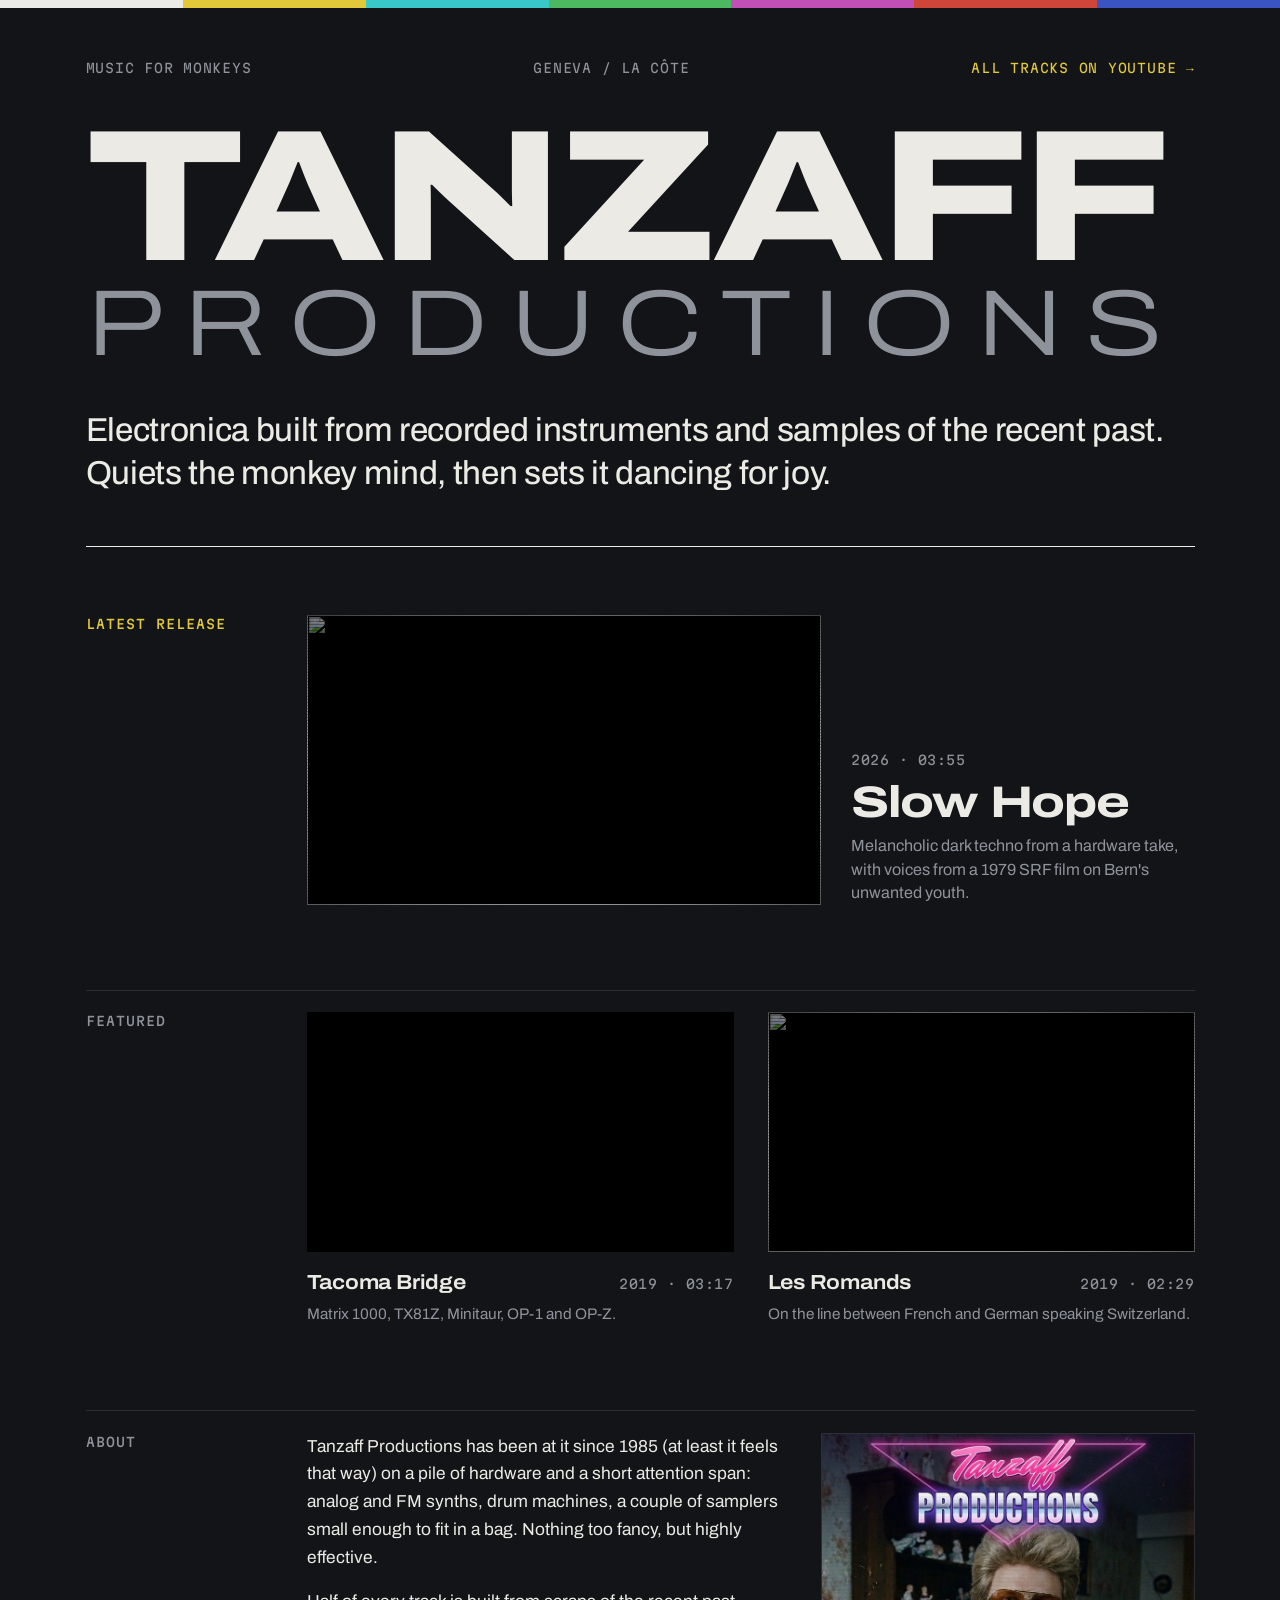
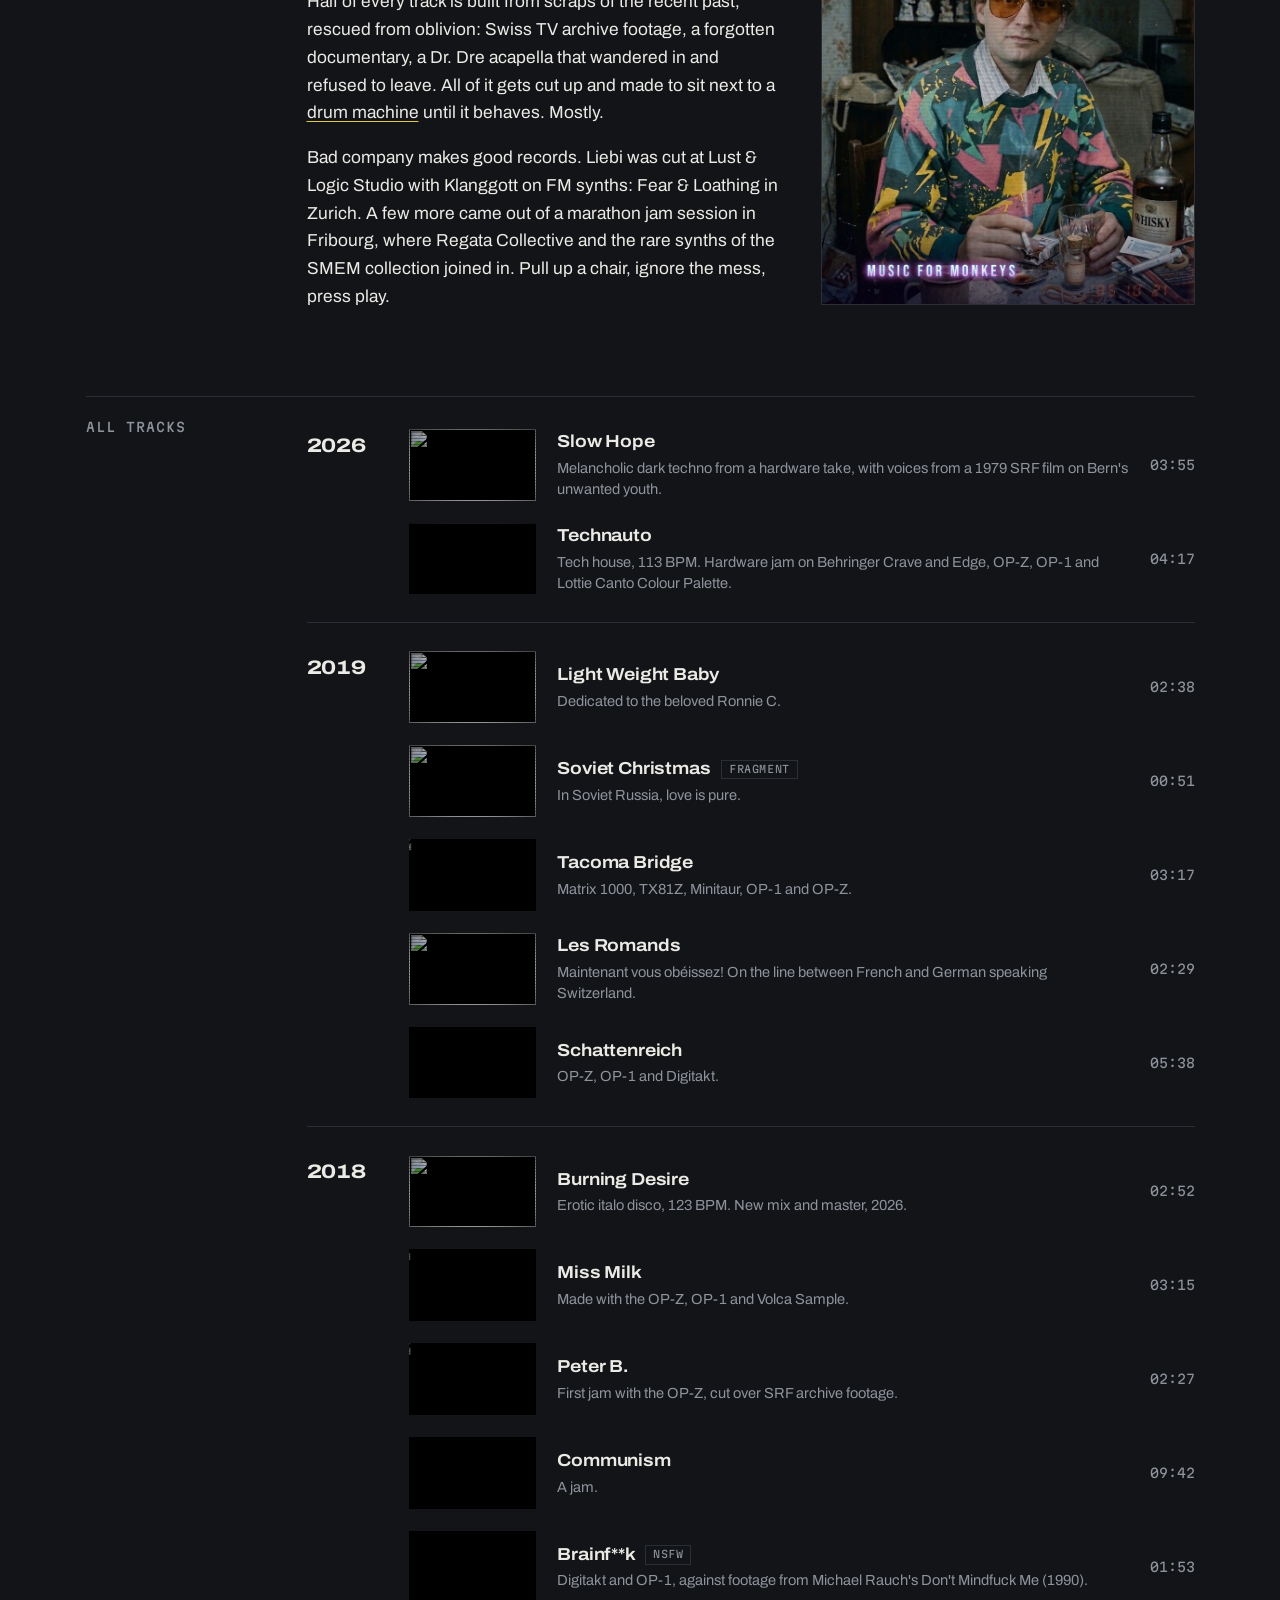
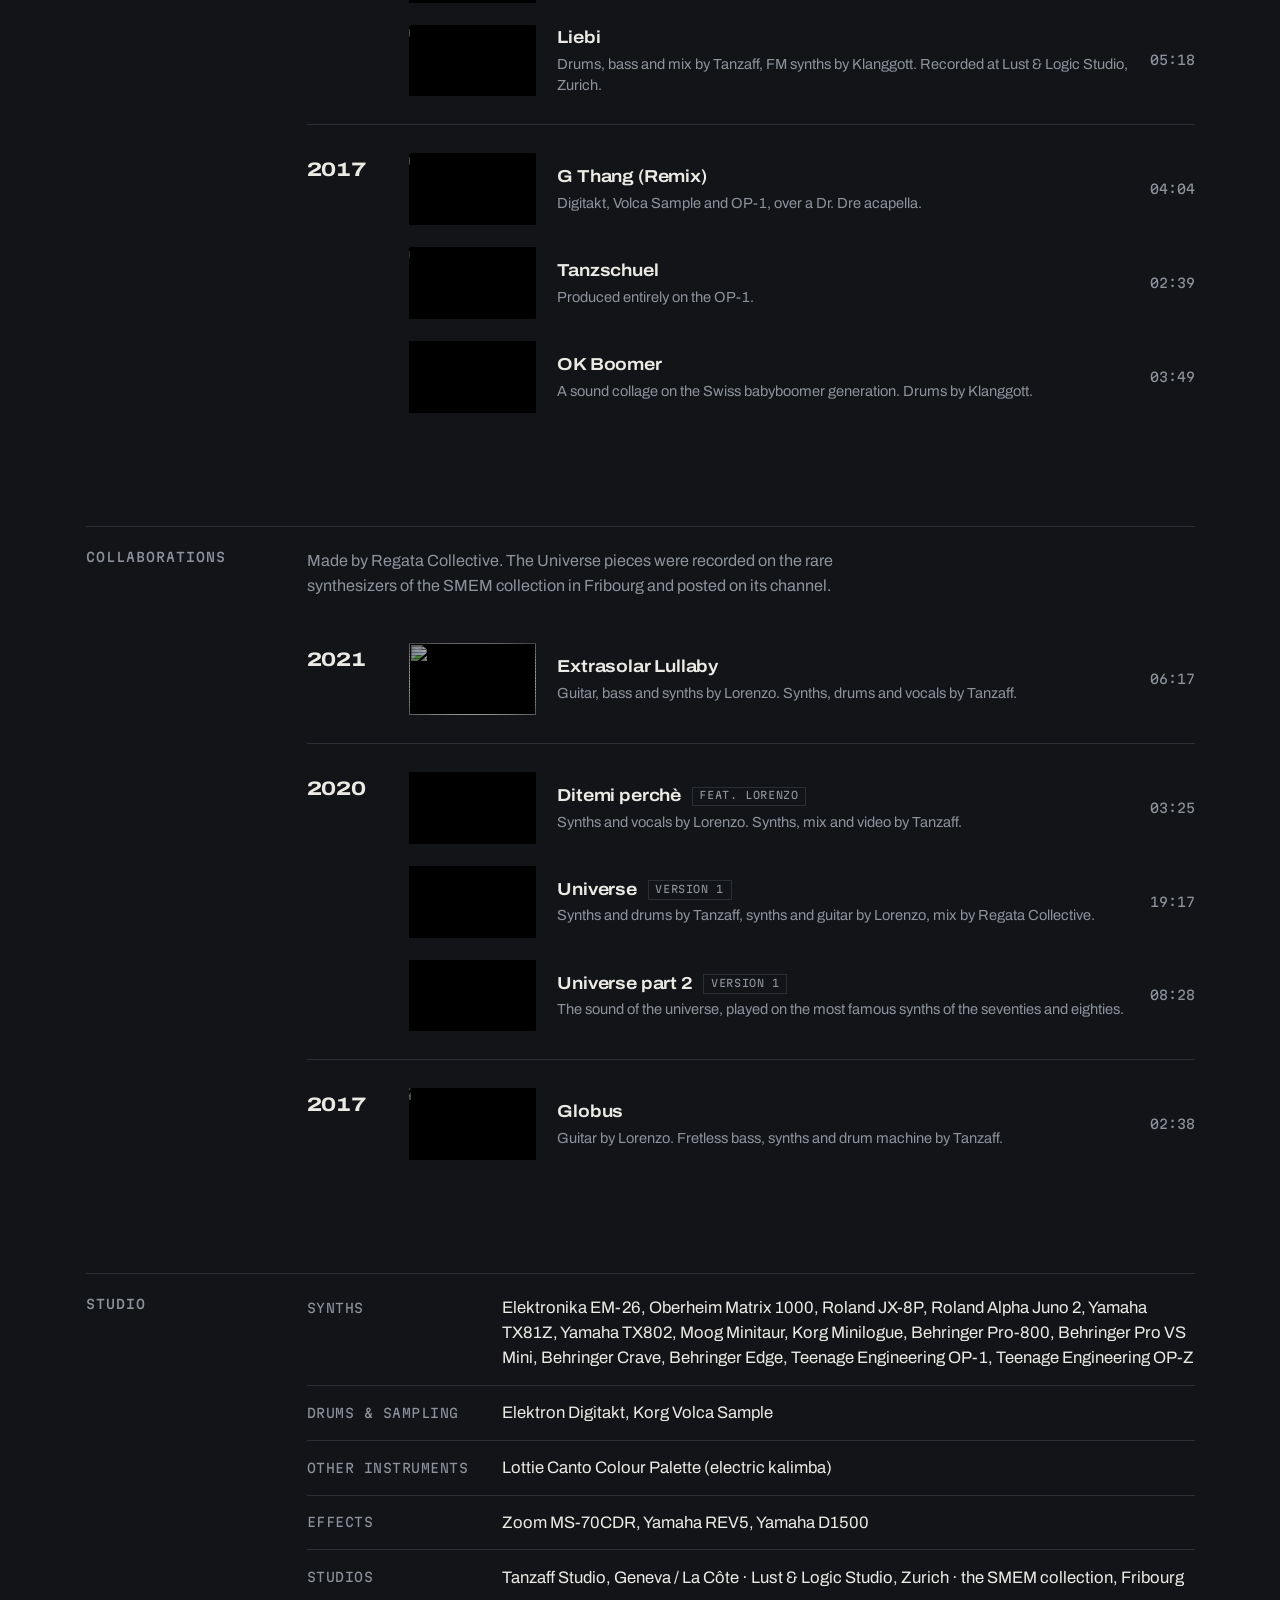
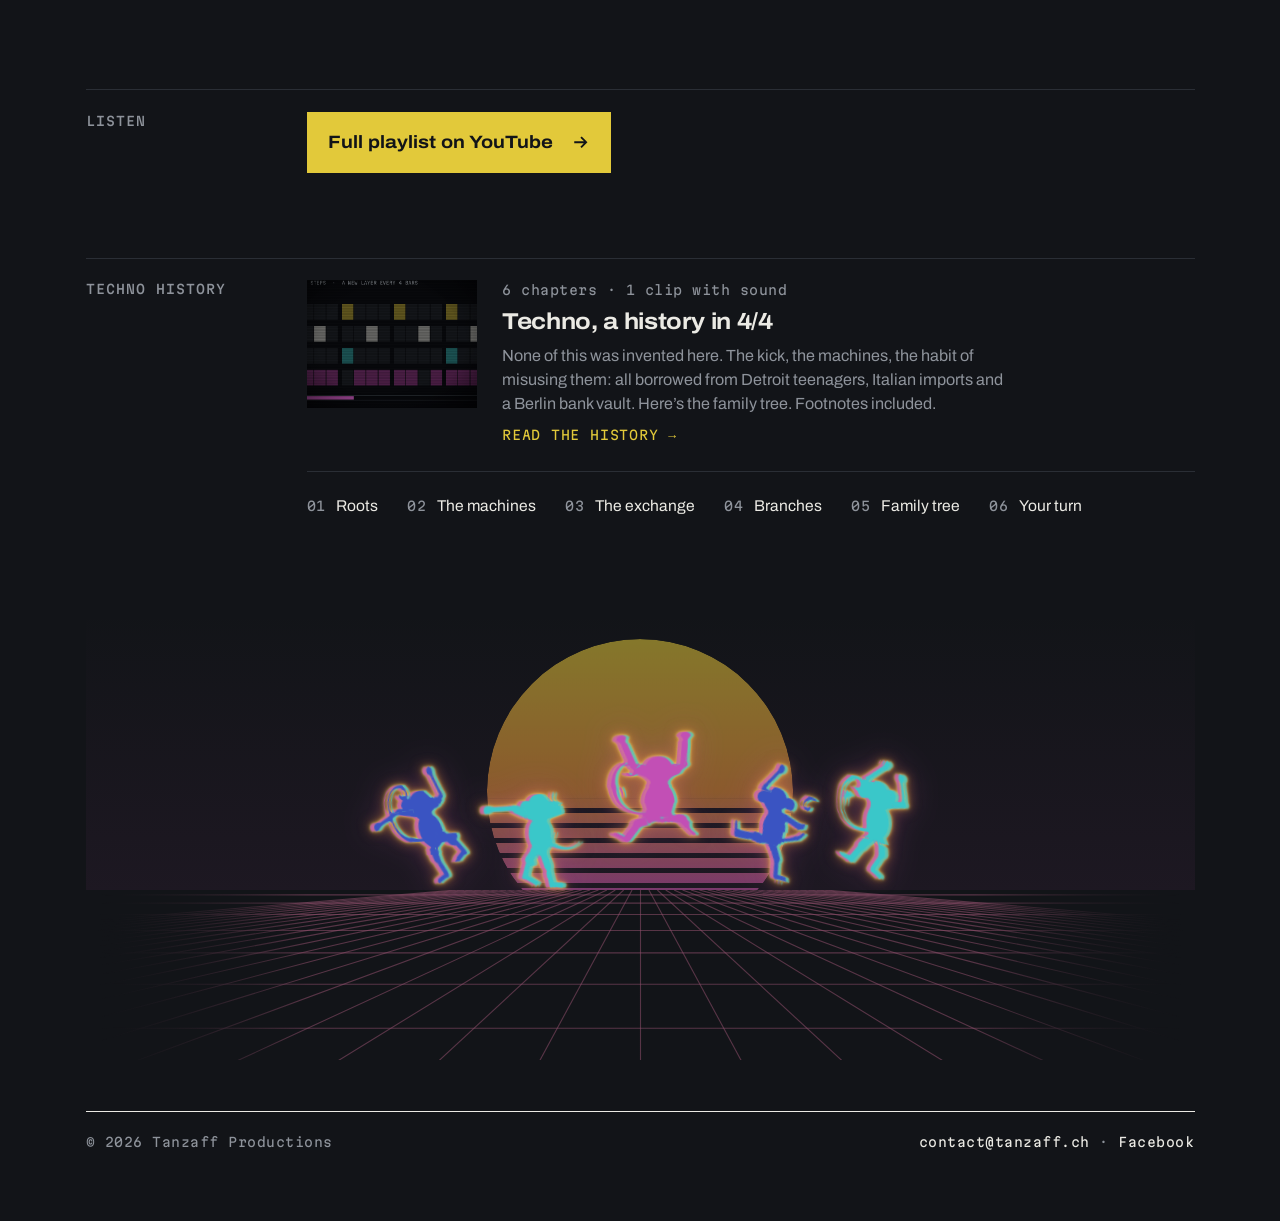
==== index.html @ cca3d941 "Chapter 04 split: subgenres that grew out of house and techno, and side roads that fed in from outsi" ====
<!doctype html>
<html lang="en">
  <head>
    <meta charset="utf-8" />
    <meta name="viewport" content="width=device-width, initial-scale=1" />
    <title>Tanzaff Productions | Music for Monkeys</title>
    <meta name="description" content="Music for Monkeys. Electronica built from recorded instruments and samples of the recent past." />
    <link rel="canonical" href="https://tanzaff.ch/" />
    <meta name="theme-color" content="#121418" />

    <!-- Open Graph (link previews on social / messaging) -->
    <meta property="og:type" content="website" />
    <meta property="og:site_name" content="Tanzaff Productions" />
    <meta property="og:locale" content="en_US" />
    <meta property="og:title" content="Tanzaff Productions" />
    <meta property="og:description" content="Music for Monkeys. Electronica built from recorded instruments and samples of the recent past." />
    <meta property="og:url" content="https://tanzaff.ch/" />
    <meta property="og:image" content="https://tanzaff.ch/og-poster.jpg" />
    <meta property="og:image:width" content="1200" />
    <meta property="og:image:height" content="630" />
    <meta property="og:image:alt" content="Tanzaff Productions poster: a man in tinted aviator glasses and a blond wig under a neon logo" />

    <!-- Twitter / X card -->
    <meta name="twitter:card" content="summary_large_image" />
    <meta name="twitter:title" content="Tanzaff Productions" />
    <meta name="twitter:description" content="Music for Monkeys. Electronica built from recorded instruments and samples of the recent past." />
    <meta name="twitter:image" content="https://tanzaff.ch/og-poster.jpg" />

    <link rel="icon" type="image/svg+xml" href="favicon.svg?v=4" />
    <link rel="apple-touch-icon" href="apple-touch-icon.png" />

    <!-- Warm up the connections the thumbnails and the player need -->
    <link rel="preconnect" href="https://i.ytimg.com" />
    <link rel="preconnect" href="https://www.youtube-nocookie.com" />

    <!-- The ?v= number defeats browser caching. Bump it after editing
         styles.css or player.js so a reload picks the changes up. -->
    <link rel="preload" href="fonts/archivo-latin.woff2" as="font" type="font/woff2" crossorigin />
    <link rel="preload" href="fonts/martian-mono-latin.woff2" as="font" type="font/woff2" crossorigin />
    <link rel="stylesheet" href="styles.css?v=29" />

    <script type="application/ld+json">
      {
        "@context": "https://schema.org",
        "@type": "MusicGroup",
        "name": "Tanzaff Productions",
        "genre": "Electronic",
        "url": "https://tanzaff.ch/",
        "sameAs": [
          "https://www.youtube.com/@maifeng",
          "https://www.facebook.com/TanzaffProductions/",
          "https://www.youtube.com/playlist?list=PL48WHU6FHCY6K9aa0umgtaerayKN2XZmx"
        ],
        "track": [
          { "@type": "MusicRecording", "name": "Slow Hope", "duration": "PT3M55S", "url": "https://www.youtube.com/watch?v=RQVVHtpJSL0" },
          { "@type": "MusicRecording", "name": "Technauto", "duration": "PT4M17S", "url": "https://www.youtube.com/watch?v=-9VJNBk3ibA" },
          { "@type": "MusicRecording", "name": "Light Weight Baby", "duration": "PT2M38S", "url": "https://www.youtube.com/watch?v=GXVdYNUtczI" },
          { "@type": "MusicRecording", "name": "Soviet Christmas (Fragment)", "duration": "PT51S", "url": "https://www.youtube.com/watch?v=UK86VbGp0Tg" },
          { "@type": "MusicRecording", "name": "Tacoma Bridge", "duration": "PT3M17S", "url": "https://www.youtube.com/watch?v=XvUxfwfH7Dw" },
          { "@type": "MusicRecording", "name": "Les Romands", "duration": "PT2M29S", "url": "https://www.youtube.com/watch?v=bbCEzlBBN20" },
          { "@type": "MusicRecording", "name": "Schattenreich", "duration": "PT5M38S", "url": "https://www.youtube.com/watch?v=FuIAWa-Lnl0" },
          { "@type": "MusicRecording", "name": "Burning Desire", "duration": "PT2M52S", "url": "https://www.youtube.com/watch?v=p9fLxm0uN0k" },
          { "@type": "MusicRecording", "name": "Miss Milk", "duration": "PT3M15S", "url": "https://www.youtube.com/watch?v=UcxqThSm0NU" },
          { "@type": "MusicRecording", "name": "Peter B.", "duration": "PT2M27S", "url": "https://www.youtube.com/watch?v=xZuTtsqNwgc" },
          { "@type": "MusicRecording", "name": "Communism", "duration": "PT9M42S", "url": "https://www.youtube.com/watch?v=-9qbWjIKbq8" },
          { "@type": "MusicRecording", "name": "Brainf**k", "duration": "PT1M53S", "url": "https://www.youtube.com/watch?v=pJLd4cqbfHw" },
          { "@type": "MusicRecording", "name": "Liebi", "duration": "PT5M18S", "url": "https://www.youtube.com/watch?v=Pt-YXccLmtc" },
          { "@type": "MusicRecording", "name": "G Thang (Remix)", "duration": "PT4M4S", "url": "https://www.youtube.com/watch?v=N4uM37M_GwQ" },
          { "@type": "MusicRecording", "name": "Tanzschuel", "duration": "PT2M39S", "url": "https://www.youtube.com/watch?v=Hdx8MwqEWao" },
          { "@type": "MusicRecording", "name": "OK Boomer", "duration": "PT3M49S", "url": "https://www.youtube.com/watch?v=idKorq2CoSQ" },
          { "@type": "MusicRecording", "name": "Extrasolar Lullaby", "duration": "PT6M17S", "url": "https://www.youtube.com/watch?v=yj26BISVT1g" },
          { "@type": "MusicRecording", "name": "Ditemi perchè", "duration": "PT3M25S", "url": "https://www.youtube.com/watch?v=7iyFu_gqhxM" },
          { "@type": "MusicRecording", "name": "Universe (version 1)", "duration": "PT19M17S", "url": "https://www.youtube.com/watch?v=xjWob1KpJIE" },
          { "@type": "MusicRecording", "name": "Universe part 2 (version 1)", "duration": "PT8M28S", "url": "https://www.youtube.com/watch?v=H94bcsTDnZM" },
          { "@type": "MusicRecording", "name": "Globus", "duration": "PT2M38S", "url": "https://www.youtube.com/watch?v=dK4RhFAFnJU" }
        ]
      }
    </script>
  </head>
  <body>
    <!-- EBU colour bars at 75%: white, yellow, cyan, green, magenta, red, blue -->
    <div class="bars" aria-hidden="true"><i></i><i></i><i></i><i></i><i></i><i></i><i></i></div>

    <main class="page">
      <header class="masthead">
        <p class="ident"><span>Music for Monkeys</span><span>Geneva / La C&ocirc;te</span><a class="ident-link" href="https://www.youtube.com/playlist?list=PL48WHU6FHCY6K9aa0umgtaerayKN2XZmx" rel="noopener" target="_blank">All tracks on YouTube &rarr;</a></p>
        <h1 class="wordmark">Tanzaff <span>Productions</span></h1>
        <p class="lead">
          <span>Electronica built from recorded instruments and samples of the recent past.</span>
          <span>Quiets the monkey mind, then sets it dancing for joy.</span>
        </p>
      </header>

      <!-- ============================================================
           LATEST: the newest release, shown large. It is the first
           track under All tracks; swap the video ID (href, data-video,
           thumbnail src), title, note, year and duration together.
           ============================================================ -->
      <section class="block latest" aria-labelledby="latest-heading">
        <h2 id="latest-heading" class="label label-signal">Latest release</h2>
        <div class="block-body">
          <a class="latest-link" href="https://www.youtube.com/watch?v=RQVVHtpJSL0" data-video="RQVVHtpJSL0" data-title="Slow Hope" rel="noopener" target="_blank">
            <span class="screen screen-lg">
              <img src="https://i.ytimg.com/vi/RQVVHtpJSL0/maxresdefault.jpg" alt="" width="1280" height="720" decoding="async" />
              <span class="play" aria-hidden="true"><svg viewBox="0 0 24 24"><path d="M8 5v14l11-7z" /></svg></span>
            </span>
            <span class="latest-meta">
              <span class="tc">2026 &middot; 03:55</span>
              <span class="latest-title">Slow Hope</span>
              <span class="latest-note">Melancholic dark techno from a hardware take, with voices from a 1979 SRF film on Bern's unwanted youth.</span>
            </span>
          </a>
        </div>
      </section>

      <!-- ============================================================
           FEATURED: two more tracks shown medium-sized. Crops for each
           thumbnail are set with --zoom / --tx / --ty on the img tag.
           ============================================================ -->
      <section class="block featured" aria-labelledby="featured-heading">
        <h2 id="featured-heading" class="label">Featured</h2>
        <div class="block-body">
        <ul class="feature-grid">
          <li>
            <a class="feature-link" href="https://www.youtube.com/watch?v=XvUxfwfH7Dw" data-video="XvUxfwfH7Dw" data-title="Tacoma Bridge" rel="noopener" target="_blank">
              <span class="screen">
                <img src="https://i.ytimg.com/vi/XvUxfwfH7Dw/hqdefault.jpg" alt="" style="--zoom:1.38;--tx:0.9%" width="480" height="360" decoding="async" />
                <span class="play" aria-hidden="true"><svg viewBox="0 0 24 24"><path d="M8 5v14l11-7z" /></svg></span>
              </span>
              <span class="feature-head">
                <span class="feature-title">Tacoma Bridge</span>
                <span class="tc">2019 &middot; 03:17</span>
              </span>
              <span class="feature-note">Matrix 1000, TX81Z, Minitaur, OP-1 and OP-Z.</span>
            </a>
          </li>
          <li>
            <a class="feature-link" href="https://www.youtube.com/watch?v=bbCEzlBBN20" data-video="bbCEzlBBN20" data-title="Les Romands" rel="noopener" target="_blank">
              <span class="screen">
                <img src="https://i.ytimg.com/vi/bbCEzlBBN20/hqdefault.jpg" alt="" width="480" height="360" decoding="async" />
                <span class="play" aria-hidden="true"><svg viewBox="0 0 24 24"><path d="M8 5v14l11-7z" /></svg></span>
              </span>
              <span class="feature-head">
                <span class="feature-title">Les Romands</span>
                <span class="tc">2019 &middot; 02:29</span>
              </span>
              <span class="feature-note">On the line between French and German speaking Switzerland.</span>
            </a>
          </li>
        </ul>
        </div>
      </section>

      <!-- ============================================================
           ABOUT: short artist note. Edit the paragraphs directly.
           ============================================================ -->
      <section class="block about" aria-labelledby="about-heading">
        <h2 id="about-heading" class="label">About</h2>
        <div class="block-body about-grid">
        <div class="about-text">
        <p>
          Tanzaff Productions has been at it since 1985 (at least it feels that way) on a pile of hardware and a short attention span: analog
          and FM synths, drum machines, a couple of samplers small enough to fit in a
          bag. Nothing too fancy, but highly effective.
          </p>
        <p>
          Half of every track is built from scraps of the recent past, rescued from oblivion:
          Swiss TV archive footage, a forgotten documentary, a Dr. Dre acapella that
          wandered in and refused to leave. All of it gets cut up and made to sit next to a <a href="techno/#machines">drum
          machine</a> until it behaves. Mostly.
          </p>
        <p>
          Bad company makes good records. Liebi was cut at Lust &amp;
          Logic Studio with Klanggott on FM synths: Fear &amp; Loathing in Zurich. A few more came out of a marathon
          jam session in Fribourg, where Regata Collective and the rare synths of the SMEM collection joined in.
          Pull up a chair, ignore the mess, press play.
          </p>
        </div>
        <figure class="poster">
          <img src="poster.jpg" alt="Tanzaff Productions poster: a man in tinted aviator glasses and a blond wig sits in a cluttered living room under a neon logo, with the line Music for Monkeys" width="800" height="1011" loading="lazy" decoding="async" />
        </figure>
        </div>
      </section>

      <!-- ============================================================
           ALL TRACKS: grouped by year, newest first.
           ============================================================ -->
      <section class="block work" aria-labelledby="work-heading">
        <h2 id="work-heading" class="label">All tracks</h2>
        <div class="block-body">
          <div class="year-group">
            <h3 class="year">2026</h3>
            <ol class="tracks">
              <li>
                <a class="track-link" href="https://www.youtube.com/watch?v=RQVVHtpJSL0" data-video="RQVVHtpJSL0" data-title="Slow Hope" rel="noopener" target="_blank">
                  <span class="screen screen-sm">
                    <img src="https://i.ytimg.com/vi/RQVVHtpJSL0/hqdefault.jpg" alt="" width="480" height="360" loading="lazy" decoding="async" />
                    <span class="play" aria-hidden="true"><svg viewBox="0 0 24 24"><path d="M8 5v14l11-7z" /></svg></span>
                  </span>
                  <span class="track-main">
                    <span class="track-title">Slow Hope</span>
                    <span class="track-note">Melancholic dark techno from a hardware take, with voices from a 1979 SRF film on Bern's unwanted youth.</span>
                  </span>
                  <span class="track-dur">03:55</span>
                </a>
              </li>
              <li>
                <a class="track-link" href="https://www.youtube.com/watch?v=-9VJNBk3ibA" data-video="-9VJNBk3ibA" data-title="Technauto" rel="noopener" target="_blank">
                  <span class="screen screen-sm">
                    <img src="https://i.ytimg.com/vi/-9VJNBk3ibA/hqdefault.jpg" alt="" style="--zoom:1.70;--tx:-2.9%;--ty:19.4%" width="480" height="360" loading="lazy" decoding="async" />
                    <span class="play" aria-hidden="true"><svg viewBox="0 0 24 24"><path d="M8 5v14l11-7z" /></svg></span>
                  </span>
                  <span class="track-main">
                    <span class="track-title">Technauto</span>
                    <span class="track-note">Tech house, 113 BPM. Hardware jam on Behringer Crave and Edge, OP-Z, OP-1 and Lottie Canto Colour Palette.</span>
                  </span>
                  <span class="track-dur">04:17</span>
                </a>
              </li>
            </ol>
          </div>
          <div class="year-group">
            <h3 class="year">2019</h3>
            <ol class="tracks">
              <li>
                <a class="track-link" href="https://www.youtube.com/watch?v=GXVdYNUtczI" data-video="GXVdYNUtczI" data-title="Light Weight Baby" rel="noopener" target="_blank">
                  <span class="screen screen-sm">
                    <img src="https://i.ytimg.com/vi/GXVdYNUtczI/hqdefault.jpg" alt="" width="480" height="360" loading="lazy" decoding="async" />
                    <span class="play" aria-hidden="true"><svg viewBox="0 0 24 24"><path d="M8 5v14l11-7z" /></svg></span>
                  </span>
                  <span class="track-main">
                    <span class="track-title">Light Weight Baby</span>
                    <span class="track-note">Dedicated to the beloved Ronnie C.</span>
                  </span>
                  <span class="track-dur">02:38</span>
                </a>
              </li>
              <li>
                <a class="track-link" href="https://www.youtube.com/watch?v=UK86VbGp0Tg" data-video="UK86VbGp0Tg" data-title="Soviet Christmas (Fragment)" rel="noopener" target="_blank">
                  <span class="screen screen-sm">
                    <img src="https://i.ytimg.com/vi/UK86VbGp0Tg/hqdefault.jpg" alt="" width="480" height="360" loading="lazy" decoding="async" />
                    <span class="play" aria-hidden="true"><svg viewBox="0 0 24 24"><path d="M8 5v14l11-7z" /></svg></span>
                  </span>
                  <span class="track-main">
                    <span class="track-title">Soviet Christmas <span class="feat">Fragment</span></span>
                    <span class="track-note">In Soviet Russia, love is pure.</span>
                  </span>
                  <span class="track-dur">00:51</span>
                </a>
              </li>
              <li>
                <a class="track-link" href="https://www.youtube.com/watch?v=XvUxfwfH7Dw" data-video="XvUxfwfH7Dw" data-title="Tacoma Bridge" rel="noopener" target="_blank">
                  <span class="screen screen-sm">
                    <img src="https://i.ytimg.com/vi/XvUxfwfH7Dw/hqdefault.jpg" alt="" style="--zoom:1.38;--tx:0.9%" width="480" height="360" loading="lazy" decoding="async" />
                    <span class="play" aria-hidden="true"><svg viewBox="0 0 24 24"><path d="M8 5v14l11-7z" /></svg></span>
                  </span>
                  <span class="track-main">
                    <span class="track-title">Tacoma Bridge</span>
                    <span class="track-note">Matrix 1000, TX81Z, Minitaur, OP-1 and OP-Z.</span>
                  </span>
                  <span class="track-dur">03:17</span>
                </a>
              </li>
              <li>
                <a class="track-link" href="https://www.youtube.com/watch?v=bbCEzlBBN20" data-video="bbCEzlBBN20" data-title="Les Romands" rel="noopener" target="_blank">
                  <span class="screen screen-sm">
                    <img src="https://i.ytimg.com/vi/bbCEzlBBN20/hqdefault.jpg" alt="" width="480" height="360" loading="lazy" decoding="async" />
                    <span class="play" aria-hidden="true"><svg viewBox="0 0 24 24"><path d="M8 5v14l11-7z" /></svg></span>
                  </span>
                  <span class="track-main">
                    <span class="track-title">Les Romands</span>
                    <span class="track-note">Maintenant vous obéissez! On the line between French and German speaking Switzerland.</span>
                  </span>
                  <span class="track-dur">02:29</span>
                </a>
              </li>
              <li>
                <a class="track-link" href="https://www.youtube.com/watch?v=FuIAWa-Lnl0" data-video="FuIAWa-Lnl0" data-title="Schattenreich" rel="noopener" target="_blank">
                  <span class="screen screen-sm">
                    <img src="https://i.ytimg.com/vi/FuIAWa-Lnl0/hqdefault.jpg" alt="" style="--zoom:1.44;--tx:-2.1%" width="480" height="360" loading="lazy" decoding="async" />
                    <span class="play" aria-hidden="true"><svg viewBox="0 0 24 24"><path d="M8 5v14l11-7z" /></svg></span>
                  </span>
                  <span class="track-main">
                    <span class="track-title">Schattenreich</span>
                    <span class="track-note">OP-Z, OP-1 and Digitakt.</span>
                  </span>
                  <span class="track-dur">05:38</span>
                </a>
              </li>
            </ol>
          </div>
          <div class="year-group">
            <h3 class="year">2018</h3>
            <ol class="tracks">
              <li>
                <a class="track-link" href="https://www.youtube.com/watch?v=p9fLxm0uN0k" data-video="p9fLxm0uN0k" data-title="Burning Desire" rel="noopener" target="_blank">
                  <span class="screen screen-sm">
                    <img src="https://i.ytimg.com/vi/p9fLxm0uN0k/hqdefault.jpg" alt="" width="480" height="360" loading="lazy" decoding="async" />
                    <span class="play" aria-hidden="true"><svg viewBox="0 0 24 24"><path d="M8 5v14l11-7z" /></svg></span>
                  </span>
                  <span class="track-main">
                    <span class="track-title">Burning Desire</span>
                    <span class="track-note">Erotic italo disco, 123 BPM. New mix and master, 2026.</span>
                  </span>
                  <span class="track-dur">02:52</span>
                </a>
              </li>
              <li>
                <a class="track-link" href="https://www.youtube.com/watch?v=UcxqThSm0NU" data-video="UcxqThSm0NU" data-title="Miss Milk" rel="noopener" target="_blank">
                  <span class="screen screen-sm">
                    <img src="https://i.ytimg.com/vi/UcxqThSm0NU/hqdefault.jpg" alt="" style="--zoom:1.39;--tx:0.6%" width="480" height="360" loading="lazy" decoding="async" />
                    <span class="play" aria-hidden="true"><svg viewBox="0 0 24 24"><path d="M8 5v14l11-7z" /></svg></span>
                  </span>
                  <span class="track-main">
                    <span class="track-title">Miss Milk</span>
                    <span class="track-note">Made with the OP-Z, OP-1 and Volca Sample.</span>
                  </span>
                  <span class="track-dur">03:15</span>
                </a>
              </li>
              <li>
                <a class="track-link" href="https://www.youtube.com/watch?v=xZuTtsqNwgc" data-video="xZuTtsqNwgc" data-title="Peter B." rel="noopener" target="_blank">
                  <span class="screen screen-sm">
                    <img src="https://i.ytimg.com/vi/xZuTtsqNwgc/hqdefault.jpg" alt="" style="--zoom:1.36" width="480" height="360" loading="lazy" decoding="async" />
                    <span class="play" aria-hidden="true"><svg viewBox="0 0 24 24"><path d="M8 5v14l11-7z" /></svg></span>
                  </span>
                  <span class="track-main">
                    <span class="track-title">Peter B.</span>
                    <span class="track-note">First jam with the OP-Z, cut over SRF archive footage.</span>
                  </span>
                  <span class="track-dur">02:27</span>
                </a>
              </li>
              <li>
                <a class="track-link" href="https://www.youtube.com/watch?v=-9qbWjIKbq8" data-video="-9qbWjIKbq8" data-title="Communism" rel="noopener" target="_blank">
                  <span class="screen screen-sm">
                    <img src="https://i.ytimg.com/vi/-9qbWjIKbq8/hqdefault.jpg" alt="" style="--zoom:1.50;--tx:-3.1%" width="480" height="360" loading="lazy" decoding="async" />
                    <span class="play" aria-hidden="true"><svg viewBox="0 0 24 24"><path d="M8 5v14l11-7z" /></svg></span>
                  </span>
                  <span class="track-main">
                    <span class="track-title">Communism</span>
                    <span class="track-note">A jam.</span>
                  </span>
                  <span class="track-dur">09:42</span>
                </a>
              </li>
              <li>
                <a class="track-link" href="https://www.youtube.com/watch?v=pJLd4cqbfHw" data-video="pJLd4cqbfHw" data-title="Brainf**k" rel="noopener" target="_blank">
                  <span class="screen screen-sm">
                    <img src="https://i.ytimg.com/vi/pJLd4cqbfHw/hqdefault.jpg" alt="" style="--zoom:1.44" width="480" height="360" loading="lazy" decoding="async" />
                    <span class="play" aria-hidden="true"><svg viewBox="0 0 24 24"><path d="M8 5v14l11-7z" /></svg></span>
                  </span>
                  <span class="track-main">
                    <span class="track-title">Brainf**k <span class="feat">NSFW</span></span>
                    <span class="track-note">Digitakt and OP-1, against footage from Michael Rauch's Don't Mindfuck Me (1990).</span>
                  </span>
                  <span class="track-dur">01:53</span>
                </a>
              </li>
              <li>
                <a class="track-link" href="https://www.youtube.com/watch?v=Pt-YXccLmtc" data-video="Pt-YXccLmtc" data-title="Liebi" rel="noopener" target="_blank">
                  <span class="screen screen-sm">
                    <img src="https://i.ytimg.com/vi/Pt-YXccLmtc/hqdefault.jpg" alt="" style="--zoom:1.37" width="480" height="360" loading="lazy" decoding="async" />
                    <span class="play" aria-hidden="true"><svg viewBox="0 0 24 24"><path d="M8 5v14l11-7z" /></svg></span>
                  </span>
                  <span class="track-main">
                    <span class="track-title">Liebi</span>
                    <span class="track-note">Drums, bass and mix by Tanzaff, FM synths by Klanggott. Recorded at Lust &amp; Logic Studio, Zurich.</span>
                  </span>
                  <span class="track-dur">05:18</span>
                </a>
              </li>
            </ol>
          </div>
          <div class="year-group">
            <h3 class="year">2017</h3>
            <ol class="tracks">
              <li>
                <a class="track-link" href="https://www.youtube.com/watch?v=N4uM37M_GwQ" data-video="N4uM37M_GwQ" data-title="G Thang (Remix)" rel="noopener" target="_blank">
                  <span class="screen screen-sm">
                    <img src="https://i.ytimg.com/vi/N4uM37M_GwQ/hqdefault.jpg" alt="" style="--zoom:1.37" width="480" height="360" loading="lazy" decoding="async" />
                    <span class="play" aria-hidden="true"><svg viewBox="0 0 24 24"><path d="M8 5v14l11-7z" /></svg></span>
                  </span>
                  <span class="track-main">
                    <span class="track-title">G Thang (Remix)</span>
                    <span class="track-note">Digitakt, Volca Sample and OP-1, over a Dr. Dre acapella.</span>
                  </span>
                  <span class="track-dur">04:04</span>
                </a>
              </li>
              <li>
                <a class="track-link" href="https://www.youtube.com/watch?v=Hdx8MwqEWao" data-video="Hdx8MwqEWao" data-title="Tanzschuel" rel="noopener" target="_blank">
                  <span class="screen screen-sm">
                    <img src="https://i.ytimg.com/vi/Hdx8MwqEWao/hqdefault.jpg" alt="" style="--zoom:1.38" width="480" height="360" loading="lazy" decoding="async" />
                    <span class="play" aria-hidden="true"><svg viewBox="0 0 24 24"><path d="M8 5v14l11-7z" /></svg></span>
                  </span>
                  <span class="track-main">
                    <span class="track-title">Tanzschuel</span>
                    <span class="track-note">Produced entirely on the OP-1.</span>
                  </span>
                  <span class="track-dur">02:39</span>
                </a>
              </li>
              <li>
                <a class="track-link" href="https://www.youtube.com/watch?v=idKorq2CoSQ" data-video="idKorq2CoSQ" data-title="OK Boomer" rel="noopener" target="_blank">
                  <span class="screen screen-sm">
                    <img src="https://i.ytimg.com/vi/idKorq2CoSQ/hqdefault.jpg" alt="" style="--zoom:1.40" width="480" height="360" loading="lazy" decoding="async" />
                    <span class="play" aria-hidden="true"><svg viewBox="0 0 24 24"><path d="M8 5v14l11-7z" /></svg></span>
                  </span>
                  <span class="track-main">
                    <span class="track-title">OK Boomer</span>
                    <span class="track-note">A sound collage on the Swiss babyboomer generation. Drums by Klanggott.</span>
                  </span>
                  <span class="track-dur">03:49</span>
                </a>
              </li>
            </ol>
          </div>
        </div>
      </section>

      <!-- ============================================================
           COLLABORATIONS: tracks made with other musicians.
           ============================================================ -->
      <section class="block collabs" aria-labelledby="collabs-heading">
        <h2 id="collabs-heading" class="label">Collaborations</h2>
        <div class="block-body">
          <p class="section-note">Made by Regata Collective. The Universe pieces were recorded on the rare synthesizers of the SMEM collection in Fribourg and posted on its channel.</p>
          <div class="year-group">
            <h3 class="year">2021</h3>
            <ol class="tracks">
              <li>
                <a class="track-link" href="https://www.youtube.com/watch?v=yj26BISVT1g" data-video="yj26BISVT1g" data-title="Extrasolar Lullaby" rel="noopener" target="_blank">
                  <span class="screen screen-sm">
                    <img src="https://i.ytimg.com/vi/yj26BISVT1g/hqdefault.jpg" alt="" width="480" height="360" loading="lazy" decoding="async" />
                    <span class="play" aria-hidden="true"><svg viewBox="0 0 24 24"><path d="M8 5v14l11-7z" /></svg></span>
                  </span>
                  <span class="track-main">
                    <span class="track-title">Extrasolar Lullaby</span>
                    <span class="track-note">Guitar, bass and synths by Lorenzo. Synths, drums and vocals by Tanzaff.</span>
                  </span>
                  <span class="track-dur">06:17</span>
                </a>
              </li>
            </ol>
          </div>
          <div class="year-group">
            <h3 class="year">2020</h3>
            <ol class="tracks">
              <li>
                <a class="track-link" href="https://www.youtube.com/watch?v=7iyFu_gqhxM" data-video="7iyFu_gqhxM" data-title="Ditemi perchè" rel="noopener" target="_blank">
                  <span class="screen screen-sm">
                    <img src="https://i.ytimg.com/vi/7iyFu_gqhxM/hqdefault.jpg" alt="" style="--zoom:1.46" width="480" height="360" loading="lazy" decoding="async" />
                    <span class="play" aria-hidden="true"><svg viewBox="0 0 24 24"><path d="M8 5v14l11-7z" /></svg></span>
                  </span>
                  <span class="track-main">
                    <span class="track-title">Ditemi perchè <span class="feat">feat. Lorenzo</span></span>
                    <span class="track-note">Synths and vocals by Lorenzo. Synths, mix and video by Tanzaff.</span>
                  </span>
                  <span class="track-dur">03:25</span>
                </a>
              </li>
              <li>
                <a class="track-link" href="https://www.youtube.com/watch?v=xjWob1KpJIE" data-video="xjWob1KpJIE" data-title="Universe (version 1)" rel="noopener" target="_blank">
                  <span class="screen screen-sm">
                    <img src="https://i.ytimg.com/vi/xjWob1KpJIE/hqdefault.jpg" alt="" style="--zoom:1.75;--tx:1.0%;--ty:8.3%" width="480" height="360" loading="lazy" decoding="async" />
                    <span class="play" aria-hidden="true"><svg viewBox="0 0 24 24"><path d="M8 5v14l11-7z" /></svg></span>
                  </span>
                  <span class="track-main">
                    <span class="track-title">Universe <span class="feat">version 1</span></span>
                    <span class="track-note">Synths and drums by Tanzaff, synths and guitar by Lorenzo, mix by Regata Collective.</span>
                  </span>
                  <span class="track-dur">19:17</span>
                </a>
              </li>
              <li>
                <a class="track-link" href="https://www.youtube.com/watch?v=H94bcsTDnZM" data-video="H94bcsTDnZM" data-title="Universe part 2 (version 1)" rel="noopener" target="_blank">
                  <span class="screen screen-sm">
                    <img src="https://i.ytimg.com/vi/H94bcsTDnZM/hqdefault.jpg" alt="" style="--zoom:1.21;--tx:-7.9%;--ty:-7.0%" width="480" height="360" loading="lazy" decoding="async" />
                    <span class="play" aria-hidden="true"><svg viewBox="0 0 24 24"><path d="M8 5v14l11-7z" /></svg></span>
                  </span>
                  <span class="track-main">
                    <span class="track-title">Universe part 2 <span class="feat">version 1</span></span>
                    <span class="track-note">The sound of the universe, played on the most famous synths of the seventies and eighties.</span>
                  </span>
                  <span class="track-dur">08:28</span>
                </a>
              </li>
            </ol>
          </div>
          <div class="year-group">
            <h3 class="year">2017</h3>
            <ol class="tracks">
              <li>
                <a class="track-link" href="https://www.youtube.com/watch?v=dK4RhFAFnJU" data-video="dK4RhFAFnJU" data-title="Globus" rel="noopener" target="_blank">
                  <span class="screen screen-sm">
                    <img src="https://i.ytimg.com/vi/dK4RhFAFnJU/hqdefault.jpg" alt="" style="--zoom:1.35" width="480" height="360" loading="lazy" decoding="async" />
                    <span class="play" aria-hidden="true"><svg viewBox="0 0 24 24"><path d="M8 5v14l11-7z" /></svg></span>
                  </span>
                  <span class="track-main">
                    <span class="track-title">Globus</span>
                    <span class="track-note">Guitar by Lorenzo. Fretless bass, synths and drum machine by Tanzaff.</span>
                  </span>
                  <span class="track-dur">02:38</span>
                </a>
              </li>
            </ol>
          </div>
        </div>
      </section>

      <!-- ============================================================
           STUDIO: the gear behind the tracks, grouped.
           ============================================================ -->
      <section class="block studio" aria-labelledby="studio-heading">
        <h2 id="studio-heading" class="label">Studio</h2>
        <div class="block-body">
        <dl class="gear">
          <div>
            <dt>Synths</dt>
            <dd>Elektronika EM-26, Oberheim Matrix 1000, Roland JX-8P, Roland Alpha Juno 2, Yamaha TX81Z, Yamaha TX802, Moog Minitaur, Korg Minilogue, Behringer Pro-800, Behringer Pro VS Mini, Behringer Crave, Behringer Edge, Teenage Engineering OP-1, Teenage Engineering OP-Z</dd>
          </div>
          <div>
            <dt>Drums &amp; sampling</dt>
            <dd>Elektron Digitakt, Korg Volca Sample</dd>
          </div>
          <div>
            <dt>Other instruments</dt>
            <dd>Lottie Canto Colour Palette (electric kalimba)</dd>
          </div>
          <div>
            <dt>Effects</dt>
            <dd>Zoom MS-70CDR, Yamaha REV5, Yamaha D1500</dd>
          </div>
          <div>
            <dt>Studios</dt>
            <dd>Tanzaff Studio, Geneva / La C&ocirc;te &middot; Lust &amp; Logic Studio, Zurich &middot; the SMEM collection, Fribourg</dd>
          </div>
        </dl>
        </div>
      </section>

      <section class="block follow" aria-labelledby="follow-heading">
        <h2 id="follow-heading" class="label">Listen</h2>
        <div class="block-body">
          <a class="listen" href="https://www.youtube.com/playlist?list=PL48WHU6FHCY6K9aa0umgtaerayKN2XZmx" rel="me noopener" target="_blank">
            <span>Full playlist on YouTube</span>
            <svg viewBox="0 0 24 24" aria-hidden="true"><path d="M5 12h13M13 6l6 6-6 6" /></svg>
          </a>
        </div>
      </section>

      <!-- ============================================================
           TECHNO HISTORY: teaser for techno/index.html. The chapter
           links jump to the chapter anchors on that page.
           ============================================================ -->
      <section class="block history" aria-labelledby="history-heading">
        <h2 id="history-heading" class="label">Techno history</h2>
        <div class="block-body">
          <a class="history-card" href="techno/">
            <span class="screen screen-43">
              <img src="techno/media/loop.png" alt="" style="--zoom:1.5;--tx:-5.7%;--ty:-5.6%" width="960" height="720" loading="lazy" decoding="async" />
            </span>
            <span class="history-text">
              <span class="tc history-meta">6 chapters &middot; 1 clip with sound</span>
              <span class="history-title">Techno, a history in 4/4</span>
              <span class="history-note">None of this was invented here. The kick, the machines, the habit of misusing them:
              all borrowed from Detroit teenagers, Italian imports and a Berlin bank vault. Here&rsquo;s the
              family tree. Footnotes included.</span>
              <span class="teaser-cta">Read the history &rarr;</span>
            </span>
          </a>
          <ol class="chapter-links">
            <li><a href="techno/#roots"><span class="tc">01</span>Roots</a></li>
            <li><a href="techno/#machines"><span class="tc">02</span>The machines</a></li>
            <li><a href="techno/#exchange"><span class="tc">03</span>The exchange</a></li>
            <li><a href="techno/#since"><span class="tc">04</span>Branches</a></li>
            <li><a href="techno/#tree"><span class="tc">05</span>Family tree</a></li>
            <li><a href="techno/#your-turn"><span class="tc">06</span>Your turn</a></li>
          </ol>
        </div>
      </section>

      <div class="monkeys" aria-hidden="true">
        <span class="monkey is-rigged" style="--ar: 205 / 360"><i style="--src: url(monkeys/parts/m1-body.png)"></i><i data-swing="28" data-ph="0.0" style="--src: url(monkeys/parts/m1-armR.png); transform-origin: 83.9% 41.7%"></i><i data-swing="-28" data-ph="0.7" style="--src: url(monkeys/parts/m1-armL.png); transform-origin: 50.7% 51.1%"></i><b data-swing="22" data-ph="1.4" style="transform-origin: 80.0% 67.5%"><i style="--src: url(monkeys/parts/m1-legR.png)"></i><b data-swing="-72" data-ph="1.4" data-knee style="transform-origin: 94.6% 67.2%"><i style="--src: url(monkeys/parts/m1-legR-shin.png)"></i></b></b><i data-swing="-26" data-ph="2.1" style="--src: url(monkeys/parts/m1-legL.png); transform-origin: 65.4% 76.7%"></i></span>
        <span class="monkey is-rigged" style="--ar: 226 / 360"><i style="--src: url(monkeys/parts/m2-body.png)"></i><i data-swing="28" data-ph="0.0" style="--src: url(monkeys/parts/m2-armL.png); transform-origin: 45.1% 45.8%"></i><i data-swing="-28" data-ph="0.7" style="--src: url(monkeys/parts/m2-armR.png); transform-origin: 79.6% 40.6%"></i><i data-swing="22" data-ph="1.4" style="--src: url(monkeys/parts/m2-tail.png); transform-origin: 70.8% 66.7%"></i><b data-swing="-20" data-ph="2.1" style="transform-origin: 51.3% 71.9%"><i style="--src: url(monkeys/parts/m2-legL.png)"></i><b data-swing="60" data-ph="2.1" data-knee style="transform-origin: 40.3% 78.3%"><i style="--src: url(monkeys/parts/m2-legL-shin.png)"></i></b></b></span>
        <span class="monkey is-rigged" style="--ar: 208 / 360"><i style="--src: url(monkeys/parts/m3-body.png)"></i><i data-swing="28" data-ph="0.0" style="--src: url(monkeys/parts/m3-armL.png); transform-origin: 28.8% 23.9%"></i><i data-swing="-28" data-ph="0.7" style="--src: url(monkeys/parts/m3-armR.png); transform-origin: 85.6% 23.9%"></i><i data-swing="20" data-ph="1.4" style="--src: url(monkeys/parts/m3-legL.png); transform-origin: 39.4% 62.8%"></i><i data-swing="-20" data-ph="2.1" style="--src: url(monkeys/parts/m3-legR.png); transform-origin: 67.3% 62.8%"></i></span>
        <span class="monkey is-rigged" style="--ar: 195 / 360"><i style="--src: url(monkeys/parts/m4-body.png)"></i><i data-swing="28" data-ph="0.0" style="--src: url(monkeys/parts/m4-armUp.png); transform-origin: 32.8% 35.6%"></i><i data-swing="-28" data-ph="0.7" style="--src: url(monkeys/parts/m4-armR.png); transform-origin: 63.6% 52.8%"></i><i data-swing="22" data-ph="1.4" style="--src: url(monkeys/parts/m4-tail.png); transform-origin: 67.7% 69.4%"></i><i data-swing="-20" data-ph="2.1" style="--src: url(monkeys/parts/m4-legL.png); transform-origin: 40.0% 72.8%"></i><i data-swing="20" data-ph="2.8" style="--src: url(monkeys/parts/m4-legR.png); transform-origin: 56.4% 75.6%"></i></span>
        <span class="monkey is-rigged" style="--ar: 170 / 360"><i style="--src: url(monkeys/parts/m5-body.png)"></i><i data-swing="28" data-ph="0.0" style="--src: url(monkeys/parts/m5-armUp.png); transform-origin: 41.2% 34.4%"></i><i data-swing="-28" data-ph="0.7" style="--src: url(monkeys/parts/m5-armR.png); transform-origin: 81.2% 47.2%"></i><i data-swing="20" data-ph="1.4" style="--src: url(monkeys/parts/m5-legL.png); transform-origin: 50.6% 77.8%"></i><i data-swing="-20" data-ph="2.1" style="--src: url(monkeys/parts/m5-legR.png); transform-origin: 60.0% 77.8%"></i></span>
      </div>

      <footer class="footer">
        <p>&copy; 2026 Tanzaff Productions</p>
        <p>
          <a href="mailto:contact@tanzaff.ch">contact@tanzaff.ch</a> &middot;
          <a href="https://www.facebook.com/TanzaffProductions/" rel="noopener" target="_blank">Facebook</a>
        </p>
      </footer>
    </main>

    <script src="player.js?v=10" defer></script>
    <script src="monkeys.js?v=3" defer></script>
    <script data-goatcounter="https://tanzaff.goatcounter.com/count"
        async src="//gc.zgo.at/count.js"></script>
  </body>
</html>
---- styles.css ----
/* Layout: a broadcast programme on a Swiss grid. Every section is a row of
   two columns, a narrow label column on the left and content on the right,
   everything set flush left. One loud moment (the wordmark and colour bars),
   the rest stays quiet so the footage carries the colour. */
@font-face {
  font-family: "Archivo";
  src: url("fonts/archivo-latin.woff2") format("woff2");
  font-weight: 100 900;
  font-stretch: 62% 125%;
  font-display: swap;
}

@font-face {
  font-family: "Martian Mono";
  src: url("fonts/martian-mono-latin.woff2") format("woff2");
  font-weight: 100 800;
  font-stretch: 75% 112.5%;
  font-display: swap;
}

:root {
  --bg: #121418;        /* studio dark, biased cool like a switched-off CRT */
  --panel: #1a1d22;
  --ink: #ebeae4;       /* phosphor white */
  --muted: #8e939b;
  --rule: #2a2e35;
  --signal: #e2c93a;    /* colour-bar yellow: links, focus, play */
  --cyan: #3ac7c9;      /* colour-bar cyan and magenta: history page diagrams only */
  --magenta: #c24fb5;
  --green: #4cb860;
  --red: #d0453a;

  --sans: "Archivo", "Helvetica Neue", Helvetica, Arial, sans-serif;
  --mono: "Martian Mono", ui-monospace, "SF Mono", Menlo, Consolas, monospace;

  --label-col: 11rem;
  --max: 1160px;
  color-scheme: dark;
}

* { box-sizing: border-box; }

html, body {
  margin: 0;
  padding: 0;
  background: var(--bg);
  color: var(--ink);
  font-family: var(--sans);
  font-size: 17px;
  line-height: 1.55;
  -webkit-font-smoothing: antialiased;
  text-rendering: optimizeLegibility;
}

html.is-locked, html.is-locked body { overflow: hidden; }

/* ------------------------------------------------------- Colour bars */

.bars {
  display: grid;
  grid-template-columns: repeat(7, 1fr);
  height: 8px;
}

.bars i:nth-child(1) { background: #ebeae4; }
.bars i:nth-child(2) { background: #e2c93a; }
.bars i:nth-child(3) { background: #3ac7c9; }
.bars i:nth-child(4) { background: #4cb860; }
.bars i:nth-child(5) { background: #c24fb5; }
.bars i:nth-child(6) { background: #d0453a; }
.bars i:nth-child(7) { background: #3a54c2; }

.page {
  max-width: var(--max);
  margin: 0 auto;
  padding: 3rem max(1.5rem, env(safe-area-inset-right, 0px)) 4rem max(1.5rem, env(safe-area-inset-left, 0px));
}

/* ------------------------------------------------------------ Masthead */

.masthead {
  padding-bottom: 3rem;
  margin-bottom: 4rem;
  border-bottom: 1px solid var(--ink);
}

.ident {
  display: flex;
  flex-wrap: wrap;
  justify-content: space-between;
  gap: 0.5rem 2rem;
  margin: 0 0 2.5rem;
  font-family: var(--mono);
  font-size: 0.75rem;
  letter-spacing: 0.06em;
  text-transform: uppercase;
  color: var(--muted);
}

.ident-link {
  color: var(--signal);
  text-decoration: none;
}

.ident-link:hover,
.ident-link:focus-visible { text-decoration: underline; text-underline-offset: 0.25em; }

.wordmark {
  margin: 0 0 2rem;
  font-family: var(--sans);
  font-stretch: 125%;
  font-weight: 800;
  /* "TANZAFF" is about 5.8em wide at this width axis; size it to the column */
  font-size: min(calc((100vw - 3.4rem) / 5.95), 11rem);
  line-height: 0.82;
  letter-spacing: -0.035em;
  text-transform: uppercase;
}

/* "PRODUCTIONS" at half the height, light, tracked out to the exact width of
   "TANZAFF" above it, so the two lines lock up as one block */
.wordmark span {
  display: block;
  width: max-content;
  margin-top: 0.08em;
  margin-right: -0.21em;
  font-size: 0.5em;
  font-weight: 300;
  line-height: 0.9;
  letter-spacing: 0.21em;
  color: var(--muted);
}

/* Intro flush left under the wordmark. On wide screens each sentence gets its
   own line across the width of the lockup; the first sentence is about
   32.5em long, so the size is derived from the column width. On narrow
   screens it wraps normally. */
.lead {
  margin: 2.5rem 0 0;
  font-size: 1.25rem;
  font-weight: 450;
  line-height: 1.3;
  letter-spacing: -0.01em;
}

@media (min-width: 821px) {
  .lead { font-size: min(1.95rem, calc((100vw - 3.4rem) / 34)); }
  .lead span { display: block; white-space: nowrap; }
}

/* -------------------------------------------- Section rows (the grid) */

.block {
  display: grid;
  grid-template-columns: var(--label-col) minmax(0, 1fr);
  gap: 2rem;
  padding-top: 1.25rem;
  margin-bottom: 5rem;
  border-top: 1px solid var(--rule);
}

.masthead + .block { border-top: 0; padding-top: 0; }

.label {
  margin: 0;
  font-family: var(--mono);
  font-size: 0.75rem;
  font-weight: 500;
  letter-spacing: 0.08em;
  text-transform: uppercase;
  color: var(--muted);
}

.label-signal { color: var(--signal); }

.block-body { min-width: 0; }

.section-note {
  margin: 0 0 2rem;
  max-width: 60ch;
  color: var(--muted);
  font-size: 0.95rem;
}

.tc {
  font-family: var(--mono);
  font-size: 0.76rem;
  letter-spacing: 0.04em;
  color: var(--muted);
  font-variant-numeric: tabular-nums;
}

/* ------------------------------------------------- Screens (thumbnails) */

/* YouTube pads any source that is not 16:9 with bars baked into the thumbnail.
   They are not always black: if the video has a colour effect, the bars carry it
   too. --zoom scales them out of frame, and --tx / --ty recentre first when the
   padding is lopsided, so nothing is cropped harder than it has to be. Both are
   set per image in index.html and measured from the artwork.

   Every thumbnail also gets the same treatment, scanlines plus a slight
   vignette and a touch less saturation, so stills from very different videos
   read as one set. Hover tunes the picture in. */
.screen {
  position: relative;
  display: block;
  aspect-ratio: 16 / 9;
  max-width: 100%;
  overflow: hidden;
  background: #000;
}

.screen img {
  position: absolute;
  inset: 0;
  width: 100%;
  height: 100%;
  object-fit: cover;
  transform: scale(var(--zoom, 1)) translate(var(--tx, 0), var(--ty, 0));
  filter: saturate(0.8) contrast(1.08) brightness(0.9);
  transition: filter 0.35s ease;
}

.screen::after {
  content: "";
  position: absolute;
  inset: 0;
  pointer-events: none;
  background:
    repeating-linear-gradient(to bottom, rgba(0, 0, 0, 0.3) 0 1px, transparent 1px 3px),
    radial-gradient(ellipse at center, transparent 55%, rgba(0, 0, 0, 0.5) 100%);
  transition: opacity 0.35s ease;
}

a:hover .screen img,
a:focus-visible .screen img { filter: none; }

a:hover .screen::after,
a:focus-visible .screen::after { opacity: 0.2; }

/* Play mark: a square of signal yellow in the corner, shown on hover and
   always on touch screens */
.play {
  position: absolute;
  left: 0;
  bottom: 0;
  z-index: 1;
  display: flex;
  align-items: center;
  justify-content: center;
  width: 2.75rem;
  height: 2.75rem;
  background: var(--signal);
  opacity: 0;
  transition: opacity 0.2s ease;
}

.play svg { width: 1.1rem; height: 1.1rem; fill: var(--bg); }

.screen-sm .play { width: 1.75rem; height: 1.75rem; }
.screen-sm .play svg { width: 0.8rem; height: 0.8rem; }

a:hover .play,
a:focus-visible .play { opacity: 1; }

@media (hover: none) {
  .play { opacity: 1; }
}

/* -------------------------------------------------------------- Latest */

.latest-link {
  display: grid;
  grid-template-columns: minmax(0, 3fr) minmax(0, 2fr);
  gap: 1.75rem;
  align-items: end;
  color: var(--ink);
  text-decoration: none;
}

.latest-meta {
  display: flex;
  flex-direction: column;
  gap: 0.6rem;
}

.latest-title {
  font-stretch: 125%;
  font-weight: 750;
  /* Sized from the meta column so a nine-letter title fits on one line */
  font-size: min(2.6rem, calc((100vw - 18rem) * 0.4 / 6.6));
  line-height: 1;
  overflow-wrap: anywhere;
  letter-spacing: -0.03em;
}

.latest-note {
  color: var(--muted);
  font-size: 0.95rem;
  line-height: 1.45;
}

/* ------------------------------------------------------------ Featured */

.feature-grid {
  list-style: none;
  margin: 0;
  padding: 0;
  display: grid;
  grid-template-columns: repeat(2, minmax(0, 1fr));
  gap: 2rem;
}

.feature-link {
  display: block;
  color: var(--ink);
  text-decoration: none;
}

.feature-head {
  display: flex;
  justify-content: space-between;
  align-items: baseline;
  gap: 1rem;
  margin-top: 0.9rem;
}

.feature-title {
  font-stretch: 112%;
  font-weight: 650;
  font-size: 1.2rem;
  letter-spacing: -0.01em;
}

.feature-note {
  display: block;
  margin-top: 0.25rem;
  color: var(--muted);
  font-size: 0.9rem;
  line-height: 1.45;
}

/* --------------------------------------------------------------- About */

.about p {
  max-width: 60ch;
  margin: 0 0 1rem;
  font-size: 1.02rem;
  line-height: 1.6;
}

.about p:last-child { margin-bottom: 0; }

.about-grid {
  display: grid;
  grid-template-columns: minmax(0, 1fr) minmax(0, 22rem);
  gap: 2.5rem;
  align-items: start;
}

.poster { margin: 0; }

.poster img {
  display: block;
  width: 100%;
  height: auto;
  border: 1px solid var(--rule);
}

@media (max-width: 820px) {
  .about-grid { grid-template-columns: minmax(0, 1fr); gap: 1.5rem; }
  .poster { order: -1; max-width: 20rem; }
}

/* ------------------------------------- Track lists, grouped by year */

.year-group {
  display: grid;
  grid-template-columns: 4.5rem minmax(0, 1fr);
  gap: 1.5rem;
  padding: 1rem 0;
  border-top: 1px solid var(--rule);
}

.year-group:first-of-type { border-top: 0; padding-top: 0; }

.year {
  margin: 0;
  padding-top: 0.75rem;
  font-family: var(--sans);
  font-stretch: 125%;
  font-weight: 750;
  font-size: 1.15rem;
  letter-spacing: -0.01em;
  font-variant-numeric: tabular-nums;
}

.tracks {
  list-style: none;
  margin: 0;
  padding: 0;
}

.track-link {
  display: grid;
  grid-template-columns: 7.5rem minmax(0, 1fr) auto;
  gap: 1.25rem;
  align-items: center;
  padding: 0.65rem 0.75rem;
  margin: 0 -0.75rem;
  color: var(--ink);
  text-decoration: none;
  transition: background-color 0.18s ease;
}

.track-link:hover,
.track-link:focus-visible { background: var(--panel); }

.track-main { min-width: 0; }

.track-title {
  display: block;
  font-stretch: 112%;
  font-weight: 650;
  font-size: 1.02rem;
  letter-spacing: -0.01em;
}

/* Small qualifier after a title: "feat. ...", "version 1", "NSFW" */
.feat {
  display: inline-block;
  margin-left: 0.4rem;
  padding: 0.05rem 0.4rem;
  border: 1px solid var(--rule);
  font-family: var(--mono);
  font-stretch: 100%;
  font-size: 0.6rem;
  font-weight: 400;
  letter-spacing: 0.06em;
  text-transform: uppercase;
  color: var(--muted);
  vertical-align: 0.15em;
}

.track-note {
  display: block;
  margin-top: 0.1rem;
  color: var(--muted);
  font-size: 0.86rem;
  line-height: 1.45;
}

.track-dur {
  font-family: var(--mono);
  font-size: 0.76rem;
  color: var(--muted);
  font-variant-numeric: tabular-nums;
}

/* -------------------------------------------------------------- Studio */

.gear { margin: 0; }

.gear > div {
  display: grid;
  grid-template-columns: 10rem minmax(0, 1fr);
  gap: 1.5rem;
  padding: 0.85rem 0;
  border-top: 1px solid var(--rule);
}

.gear > div:first-child { border-top: 0; padding-top: 0; }

.gear dt {
  font-family: var(--mono);
  font-size: 0.75rem;
  letter-spacing: 0.04em;
  text-transform: uppercase;
  color: var(--muted);
  padding-top: 0.2rem;
}

.gear dd {
  margin: 0;
  font-size: 0.98rem;
  line-height: 1.5;
}

/* -------------------------------------------------------------- Listen */

.listen {
  display: inline-flex;
  align-items: center;
  gap: 1rem;
  padding: 1rem 1.25rem;
  background: var(--signal);
  color: var(--bg);
  font-stretch: 112%;
  font-weight: 700;
  font-size: 1.05rem;
  text-decoration: none;
  transition: gap 0.2s ease;
}

.listen svg {
  width: 1.2rem;
  height: 1.2rem;
  fill: none;
  stroke: currentColor;
  stroke-width: 2.2;
}

.listen:hover,
.listen:focus-visible { gap: 1.5rem; }

/* -------------------------------------------------------------- Footer */

.footer {
  display: flex;
  flex-wrap: wrap;
  justify-content: space-between;
  gap: 0.5rem 2rem;
  padding-top: 1.25rem;
  border-top: 1px solid var(--ink);
  font-family: var(--mono);
  font-size: 0.75rem;
  letter-spacing: 0.04em;
  color: var(--muted);
}

.footer p { margin: 0; }

.footer a {
  display: inline-block;
  padding: 0.7rem 0;
  margin: -0.7rem 0;
  color: var(--ink);
  text-decoration: none;
}

.footer a:hover,
.footer a:focus-visible { color: var(--signal); }

/* ------------------------------------------------------------ Lightbox */

.lightbox {
  position: fixed;
  inset: 0;
  z-index: 50;
  display: flex;
  align-items: center;
  justify-content: center;
  padding: 4rem 1.25rem 1.25rem;
  background: rgba(10, 11, 13, 0.94);
}

.lightbox[hidden] { display: none; }

.lightbox-inner {
  position: relative;
  width: min(1100px, 100%);
}

.lightbox-frame {
  position: relative;
  aspect-ratio: 16 / 9;
  background: #000;
  overflow: hidden;
}

.lightbox-frame iframe {
  position: absolute;
  inset: 0;
  width: 100%;
  height: 100%;
  border: 0;
}

.lightbox-bar {
  display: flex;
  align-items: center;
  justify-content: space-between;
  gap: 1rem;
  margin-top: 0.9rem;
}

.lightbox-caption {
  min-width: 0;
  margin: 0;
  font-family: var(--mono);
  font-size: 0.75rem;
  letter-spacing: 0.06em;
  text-transform: uppercase;
  color: var(--muted);
}

.lightbox-close {
  position: absolute;
  top: -3rem;
  right: 0;
  width: 40px;
  height: 40px;
  display: flex;
  align-items: center;
  justify-content: center;
  padding: 0;
  border: 1px solid var(--rule);
  background: transparent;
  color: var(--ink);
  cursor: pointer;
  transition: background-color 0.18s ease;
}

.lightbox-close:hover { background: var(--panel); }

.lightbox-nav { display: flex; gap: 0.5rem; flex: none; }

.lightbox-step {
  width: 44px;
  height: 44px;
  display: flex;
  align-items: center;
  justify-content: center;
  padding: 0;
  border: 1px solid var(--rule);
  background: transparent;
  color: var(--ink);
  cursor: pointer;
  transition: background-color 0.18s ease;
}

.lightbox-step:hover { background: var(--panel); }

.lightbox-step svg {
  width: 18px;
  height: 18px;
  fill: none;
  stroke: currentColor;
  stroke-width: 2;
  stroke-linecap: round;
  stroke-linejoin: round;
}

.lightbox-close svg {
  width: 18px;
  height: 18px;
  fill: none;
  stroke: currentColor;
  stroke-width: 2;
  stroke-linecap: round;
}

/* --------------------------------------------------------------- Focus */

a:focus-visible,
button:focus-visible {
  outline: 2px solid var(--signal);
  outline-offset: 3px;
}

/* ------------------------------------------------------- Small screens */

@media (max-width: 820px) {
  .block {
    grid-template-columns: minmax(0, 1fr);
    gap: 1.25rem;
    margin-bottom: 3.5rem;
  }

  .latest-link { grid-template-columns: minmax(0, 1fr); gap: 1rem; }
  .latest-title { font-size: min(3rem, calc((100vw - 3.6rem) / 6.6)); }}

@media (max-width: 560px) {
  .page { padding-top: 2rem; }
  .masthead { padding-bottom: 2rem; margin-bottom: 2.5rem; }
  .ident { margin-bottom: 1.75rem; }

  .feature-grid { grid-template-columns: minmax(0, 1fr); }

  .year-group { grid-template-columns: minmax(0, 1fr); gap: 0.25rem; }
  .year { padding-top: 0; }

  .track-link {
    grid-template-columns: 6.5rem minmax(0, 1fr);
    grid-template-areas:
      "screen main"
      "screen dur";
    align-items: start;
    gap: 0.25rem 1rem;
  }

  .track-link .screen { grid-area: screen; }
  .track-main { grid-area: main; }
  .track-dur { grid-area: dur; }

  .gear > div { grid-template-columns: minmax(0, 1fr); gap: 0.25rem; }
}

@media (prefers-reduced-motion: reduce) {
  .screen img, .screen::after, .play, .track-link, .listen, .lightbox-close, .lightbox-step {
    transition: none;
  }
}

/* ---- Dancing monkeys above the footer (movement: monkeys.js) ---- */
.monkeys {
  display: flex;
  justify-content: center;
  align-items: flex-end;
  gap: clamp(0.4rem, 2.5vw, 1.6rem);
  margin: 5rem 0 3rem;
  padding-top: 2.5rem;
}
/* Outer span carries the movement and the colour-split ghosts,
   inner i is the silhouette, cut out of a flat colour by a mask. */
.monkey {
  display: block;
  height: clamp(4.2rem, 17vw, 8.5rem);
  aspect-ratio: var(--ar);
  transform-origin: 50% 100%;
  will-change: transform, filter;
}
.monkey i {
  display: block;
  width: 100%;
  height: 100%;
  background-color: var(--ink);
  -webkit-mask: var(--src) center / contain no-repeat;
  mask: var(--src) center / contain no-repeat;
  transition: background-color 180ms linear;
}

/* Synthwave stage behind the monkeys: sun, floor grid, sunlit outline */
.monkeys {
  position: relative;
  isolation: isolate;
  overflow: hidden;
  padding: clamp(4rem, 14vw, 8rem) 0 clamp(4rem, 16vw, 10rem);
  margin: 5rem 0 3rem;
  background: linear-gradient(180deg, transparent 0%, rgba(194, 79, 181, 0.07) 70%, transparent 100%);
}
.monkeys::before {
  content: "";
  position: absolute;
  z-index: -1;
  left: 50%;
  bottom: clamp(4rem, 16vw, 10rem);
  width: clamp(9rem, 32vw, 18rem);
  aspect-ratio: 1;
  transform: translate(-50%, 18%);
  border-radius: 50%;
  opacity: 0.55;
  background: linear-gradient(180deg, #e2c93a 0%, #e8913a 50%, #c24fb5 85%);
  -webkit-mask: linear-gradient(#000 0 0) top / 100% 52% no-repeat,
    repeating-linear-gradient(180deg, #000 0 10px, transparent 10px 15px) bottom / 100% 48% no-repeat;
  mask: linear-gradient(#000 0 0) top / 100% 52% no-repeat,
    repeating-linear-gradient(180deg, #000 0 10px, transparent 10px 15px) bottom / 100% 48% no-repeat;
}
.monkeys::after {
  content: "";
  position: absolute;
  z-index: -1;
  left: 0;
  right: 0;
  bottom: 0;
  height: clamp(4rem, 16vw, 10rem);
  background: linear-gradient(rgba(18, 20, 24, 0.3), rgba(18, 20, 24, 0.3)),
    url(monkeys/floor.svg) center top / 100% 100% no-repeat, var(--bg);
}
.monkey i { background-color: #121418; }
.monkey {
  filter: var(--glow);
  --glow: drop-shadow(0 0 1px #ffe26a) drop-shadow(0 0 1px #ffe26a) drop-shadow(0 0 2px rgba(246, 196, 72, 0.95))
    drop-shadow(0 0 7px rgba(232, 145, 58, 0.75)) drop-shadow(0 0 18px rgba(194, 79, 181, 0.5));
}
.monkey.is-lit {
  --glow: drop-shadow(0 0 1px rgba(255, 226, 106, 0.8)) drop-shadow(0 0 2px rgba(246, 196, 72, 0.6))
    drop-shadow(0 0 6px rgba(232, 145, 58, 0.5)) drop-shadow(0 0 14px rgba(194, 79, 181, 0.25));
}

/* Monkeys cut into body, arms, legs and tails (monkeys/parts), stacked so each limb can swing */
.monkey.is-rigged { position: relative; }
.monkey.is-rigged i,
.monkey.is-rigged b { display: block; position: absolute; inset: 0; will-change: transform; }

/* ================================================================
   HISTORY: the techno history (techno/index.html) and its teaser on
   the home page. Same grid, rows and type as the rest of the site.
   ================================================================ */

/* Links inside running text */
.visually-hidden {
  position: absolute;
  width: 1px;
  height: 1px;
  overflow: hidden;
  clip: rect(0 0 0 0);
  white-space: nowrap;
}

.about a,
.story-body a:not(.listen):not(.feature-link) {
  color: inherit;
  text-decoration: underline;
  text-decoration-color: var(--signal);
  text-decoration-thickness: 1px;
  text-underline-offset: 0.2em;
}

.about a:hover,
.about a:focus-visible,
.story-body a:not(.listen):not(.feature-link):hover,
.story-body a:not(.listen):not(.feature-link):focus-visible { color: var(--signal); }

/* --- Home page teaser --- */
.screen-43 { aspect-ratio: 4 / 3; }

.screen-43::after {
  background: radial-gradient(ellipse at center, transparent 60%, rgba(0, 0, 0, 0.45) 100%);
}

/* A compact add-on card, like a row in the track lists: small picture, title,
   a few lines, one call to action. The picture is cropped to the step grid so
   the slide's own title text stays out of the frame. */
.history-card {
  display: grid;
  grid-template-columns: 10rem minmax(0, 1fr);
  gap: 1.5rem;
  align-items: start;
  color: var(--ink);
  text-decoration: none;
}

.history-text {
  display: flex;
  flex-direction: column;
  gap: 0.5rem;
  min-width: 0;
}

.history-title {
  font-stretch: 112%;
  font-weight: 700;
  font-size: 1.35rem;
  line-height: 1.15;
  letter-spacing: -0.015em;
}

.history-note {
  max-width: 56ch;
  color: var(--muted);
  font-size: 0.95rem;
  line-height: 1.5;
}

.teaser-cta {
  font-family: var(--mono);
  font-size: 0.76rem;
  letter-spacing: 0.06em;
  text-transform: uppercase;
  color: var(--signal);
}

.history-card:hover .teaser-cta,
.history-card:focus-visible .teaser-cta { text-decoration: underline; text-underline-offset: 0.25em; }

.history-card:hover .history-title,
.history-card:focus-visible .history-title { color: var(--signal); }

.chapter-links {
  list-style: none;
  margin: 1.5rem 0 0;
  padding: 1rem 0 0;
  display: flex;
  flex-wrap: wrap;
  gap: 0.25rem 1.75rem;
  border-top: 1px solid var(--rule);
}

.chapter-links a {
  display: inline-flex;
  gap: 0.6rem;
  align-items: baseline;
  padding: 0.35rem 0;
  color: var(--ink);
  text-decoration: none;
  font-size: 0.92rem;
}

.chapter-links a:hover,
.chapter-links a:focus-visible { color: var(--signal); }

/* --- Article masthead --- */

/* "A HISTORY IN 4/4" is about 10.3em long against TECHNO's 5.43em, so at 0.4em
   and 0.218em tracking it spans exactly the width of TECHNO, the same lockup
   as TANZAFF / PRODUCTIONS */
.wordmark-story span {
  font-size: 0.4em;
  letter-spacing: 0.218em;
  margin-right: -0.218em;
}

.lead-wrap {
  margin: 2.5rem 0 0;
  max-width: 34em;
  font-size: clamp(1.2rem, 2.3vw, 1.7rem);
  font-weight: 450;
  line-height: 1.35;
  letter-spacing: -0.01em;
  text-wrap: pretty;
}

/* --- Contents --- */
.contents {
  list-style: none;
  margin: 0;
  padding: 0;
}

.contents li { border-top: 1px solid var(--rule); }
.contents li:first-child { border-top: 0; }

.contents a {
  display: grid;
  grid-template-columns: 3rem minmax(0, 1fr) auto;
  gap: 1rem;
  align-items: baseline;
  padding: 0.85rem 0;
  color: var(--ink);
  text-decoration: none;
}

.contents li:first-child a { padding-top: 0; }

.contents-title {
  font-stretch: 112%;
  font-weight: 650;
  font-size: 1.1rem;
}

.contents-dek {
  display: block;
  margin-top: 0.15rem;
  color: var(--muted);
  font-size: 0.9rem;
}

.contents a:hover .contents-title,
.contents a:focus-visible .contents-title { color: var(--signal); }

/* --- Chapter openers --- */
.chapter-head {
  display: grid;
  grid-template-columns: var(--label-col) minmax(0, 1fr);
  gap: 2rem;
  padding-top: 1.25rem;
  margin: 0 0 4rem;
  border-top: 1px solid var(--ink);
  scroll-margin-top: 1.5rem;
}

.chapter-num {
  margin: 0;
  font-stretch: 125%;
  font-weight: 800;
  font-size: 3.2rem;
  line-height: 0.85;
  letter-spacing: -0.03em;
  color: var(--signal);
  font-variant-numeric: tabular-nums;
}

.chapter-title {
  margin: 0;
  font-stretch: 125%;
  font-weight: 800;
  font-size: clamp(2.2rem, 5.2vw, 4rem);
  line-height: 0.95;
  letter-spacing: -0.03em;
  text-wrap: balance;
}

.chapter-dek {
  margin: 0.9rem 0 0;
  color: var(--muted);
  font-size: 1.05rem;
}

/* --- Story blocks: label column on the left, story on the right --- */
.story-label {
  display: flex;
  flex-direction: column;
  gap: 0.35rem;
}

/* Size and leading are set on the column and inherited, so classed text inside
   (timecodes, labels, the big number) keeps its own size */
.story-body {
  display: flex;
  flex-direction: column;
  gap: 1.5rem;
  min-width: 0;
  font-size: 1.02rem;
  line-height: 1.6;
}

.story-title {
  margin: 0;
  font-stretch: 112%;
  font-weight: 700;
  font-size: clamp(1.4rem, 2.4vw, 1.8rem);
  line-height: 1.15;
  letter-spacing: -0.015em;
  text-wrap: balance;
}

.story-body p {
  margin: 0;
  max-width: 60ch;
}

.closing {
  font-stretch: 112%;
  font-weight: 700;
  font-size: clamp(1.25rem, 2.2vw, 1.6rem);
  line-height: 1.2;
  letter-spacing: -0.015em;
  color: var(--signal);
}

.story-body .muted,
.story-body p.muted { color: var(--muted); }

.hl { color: var(--signal); }

.split {
  display: grid;
  grid-template-columns: minmax(0, 1fr) minmax(0, 1fr);
  gap: 2.5rem;
  align-items: start;
}

.split > div {
  display: flex;
  flex-direction: column;
  gap: 1rem;
  min-width: 0;
}

.split-clip { grid-template-columns: minmax(0, 3fr) minmax(0, 2fr); }

/* Fact rows, the same hairline rows as the Studio list */
.facts { margin: 0; }

.facts > div {
  display: grid;
  grid-template-columns: 10rem minmax(0, 1fr);
  gap: 1.5rem;
  padding: 0.75rem 0;
  border-top: 1px solid var(--rule);
}

.facts > div:first-child { border-top: 0; padding-top: 0; }

.facts dt {
  font-family: var(--mono);
  font-size: 0.75rem;
  letter-spacing: 0.04em;
  text-transform: uppercase;
  color: var(--muted);
  padding-top: 0.2rem;
}

.facts dd {
  margin: 0;
  font-size: 0.98rem;
  line-height: 1.5;
}

.facts-stack > div { grid-template-columns: minmax(0, 1fr); gap: 0.2rem; }
.facts-years > div { grid-template-columns: 4rem minmax(0, 1fr); gap: 1rem; }

.facts-big dd {
  font-stretch: 125%;
  font-weight: 750;
  font-size: clamp(1.2rem, 2.2vw, 1.6rem);
  line-height: 1.15;
  letter-spacing: -0.02em;
}

.facts-big .was dd { color: var(--muted); }

.worth { border-top: 1px solid var(--rule); padding-top: 0.75rem; }
.worth dd { color: var(--muted); }

/* Tables */
.table-wrap { overflow-x: auto; }

.data {
  width: 100%;
  min-width: 34rem;
  border-collapse: collapse;
  font-size: 0.92rem;
  line-height: 1.45;
}

.data th {
  text-align: left;
  font-family: var(--mono);
  font-size: 0.7rem;
  font-weight: 500;
  letter-spacing: 0.06em;
  text-transform: uppercase;
  color: var(--muted);
  padding: 0 1rem 0.6rem 0;
  border-bottom: 1px solid var(--rule);
}

.data td {
  padding: 0.7rem 1rem 0.7rem 0;
  border-bottom: 1px solid var(--rule);
  vertical-align: top;
}

.data .key { color: var(--signal); font-weight: 600; }
.data .yr { font-family: var(--mono); font-size: 0.8rem; color: var(--muted); font-variant-numeric: tabular-nums; }

/* Big number */
.stat {
  font-stretch: 125%;
  font-weight: 800;
  font-size: clamp(3rem, 7vw, 5rem);
  line-height: 0.9;
  letter-spacing: -0.03em;
  color: var(--signal);
  font-variant-numeric: tabular-nums;
}

/* Pull quote: the page's one band of colour */
.pullquote {
  margin: 0 0 5rem;
  padding: clamp(1.75rem, 4vw, 3.5rem);
  background: var(--signal);
  color: var(--bg);
  display: flex;
  flex-direction: column;
  gap: 1.25rem;
}

.pullquote .label { color: var(--bg); }

.pullquote blockquote {
  margin: 0;
  font-stretch: 125%;
  font-weight: 800;
  font-size: clamp(1.6rem, 3.6vw, 2.8rem);
  line-height: 1.05;
  letter-spacing: -0.025em;
  text-wrap: balance;
}

.pullquote figcaption { font-weight: 600; font-size: 1rem; }

/* Clips */
.clip { margin: 0; }

.clip video {
  display: block;
  width: 100%;
  height: auto;
  aspect-ratio: 4 / 3;
  background: #000;
}

.clip figcaption { margin-top: 0.6rem; }

/* Charts and diagrams: inline SVG, scrollable sideways on phones */
.chart-wrap { overflow-x: auto; }

.chart-wrap svg {
  display: block;
  width: 100%;
  min-width: 36rem;
  height: auto;
}

.chart-wrap text { font-family: var(--mono); fill: var(--muted); }
.chart-wrap.lineage svg { min-width: 46rem; }
.chart-wrap.tempo svg { min-width: 40rem; }
.chart-wrap.grid svg { min-width: 0; }
.scroll-hint { display: none; margin: -0.5rem 0 0; }
.chart-wrap.grid .tc { margin: 0.5rem 0 0; }

/* Marks what a part of the history means for Tanzaff */
.tz {
  display: inline-block;
  margin-right: 0.45rem;
  padding: 0.05rem 0.45rem;
  background: var(--signal);
  color: var(--bg);
  font-family: var(--mono);
  font-size: 0.68rem;
  font-weight: 600;
  letter-spacing: 0.06em;
  text-transform: uppercase;
  vertical-align: 0.1em;
}

.feature-grid-3 { grid-template-columns: repeat(3, minmax(0, 1fr)); gap: 1.25rem; }

/* Folded extras: a record table, the sources */
.more { border-top: 1px solid var(--rule); border-bottom: 1px solid var(--rule); }

.more summary {
  display: flex;
  justify-content: space-between;
  gap: 1rem;
  padding: 0.9rem 0;
  list-style: none;
  cursor: pointer;
  font-stretch: 112%;
  font-weight: 650;
  font-size: 1.02rem;
}

.more summary::-webkit-details-marker { display: none; }
.more summary::after { content: "+"; font-family: var(--mono); color: var(--signal); }
.more[open] summary::after { content: "\2212"; }
.more summary:focus-visible { outline: 2px solid var(--signal); outline-offset: 3px; }
.more[open] summary { margin-bottom: 0.75rem; }
.more[open] { padding-bottom: 1.25rem; }

@media (max-width: 820px) {
  .feature-grid-3 { grid-template-columns: minmax(0, 1fr); max-width: 30rem; }
  .chapter-head { grid-template-columns: minmax(0, 1fr); gap: 1rem; margin-bottom: 3rem; }
  .split, .split-clip { grid-template-columns: minmax(0, 1fr); gap: 1.75rem; }
}

@media (max-width: 820px) {
  .scroll-hint { display: block; }
}

@media (max-width: 560px) {
  .feature-grid-3 { gap: 1rem; }
  .feature-grid-3 .feature-link {
    display: grid;
    grid-template-columns: 6.5rem minmax(0, 1fr);
    grid-template-areas: "screen head" "screen note";
    column-gap: 1rem;
    align-items: start;
  }
  .feature-grid-3 .screen { grid-area: screen; }
  .feature-grid-3 .feature-head { grid-area: head; margin-top: 0; }
  .feature-grid-3 .feature-note { grid-area: note; }
  .history-card {
    grid-template-columns: 6.5rem minmax(0, 1fr);
    grid-template-areas:
      "thumb meta"
      "thumb title"
      "note note"
      "cta cta";
    gap: 0.35rem 1rem;
  }
  .history-card .screen { grid-area: thumb; }
  .history-text { display: contents; }
  .history-meta { grid-area: meta; align-self: end; }
  .history-title { grid-area: title; align-self: start; font-size: 1.15rem; }
  .history-note { grid-area: note; margin-top: 0.65rem; }
  .teaser-cta { grid-area: cta; margin-top: 0.5rem; }
  .facts > div { grid-template-columns: minmax(0, 1fr); gap: 0.2rem; }
  .facts-years > div { grid-template-columns: 3.5rem minmax(0, 1fr); gap: 1rem; }
  .contents a { grid-template-columns: 2.25rem minmax(0, 1fr); }
  .contents a .tc:last-child { display: none; }
}

/* Photos in the history article */
.photo, .photo-pair figure { margin: 1.5rem 0 0; }
.photo img, .photo-pair img {
  display: block; width: 100%; height: auto;
  border: 1px solid var(--rule);
  filter: grayscale(0.35) contrast(1.05);
}
.photo img { aspect-ratio: 16 / 7; object-fit: cover; }
.photo-pair { display: grid; grid-template-columns: 1fr 1fr; gap: 1rem; margin: 1.5rem 0; }
.photo-pair img { aspect-ratio: 4 / 3; object-fit: cover; }
.photo figcaption, .photo-pair figcaption { margin-top: 0.5rem; font-size: 0.85rem; color: var(--muted); }
.photo .credit, .photo-pair .credit { display: block; font-family: var(--mono); font-size: 0.66rem; letter-spacing: 0.02em; opacity: 0.8; }
.photo figcaption a, .photo-pair figcaption a { color: inherit; text-decoration: underline; text-decoration-color: var(--signal); text-underline-offset: 2px; }
@media (max-width: 560px) { .photo-pair { grid-template-columns: 1fr; } }
.photo-flyer { max-width: 22rem; }
.photo-flyer img { aspect-ratio: auto; object-fit: contain; filter: none; }

/* Family tree: Tanzaff branches traced back */
.chart-wrap.tree svg { min-width: 50rem; }
.chart-wrap.tree text { paint-order: stroke; stroke: var(--bg); stroke-width: 4px; stroke-linejoin: round; }
.chart-wrap.tree path, .chart-wrap.tree g.n { transition: opacity 0.15s; }
.chart-wrap.tree svg.hl path { opacity: 0.07 !important; }
.chart-wrap.tree svg.hl path.on { opacity: 1 !important; stroke-width: 3; }
.chart-wrap.tree svg.hl g.n { opacity: 0.25; }
.chart-wrap.tree svg.hl g.n.on { opacity: 1; }
@media (prefers-reduced-motion: reduce) { .chart-wrap.tree path, .chart-wrap.tree g.n { transition: none; } }
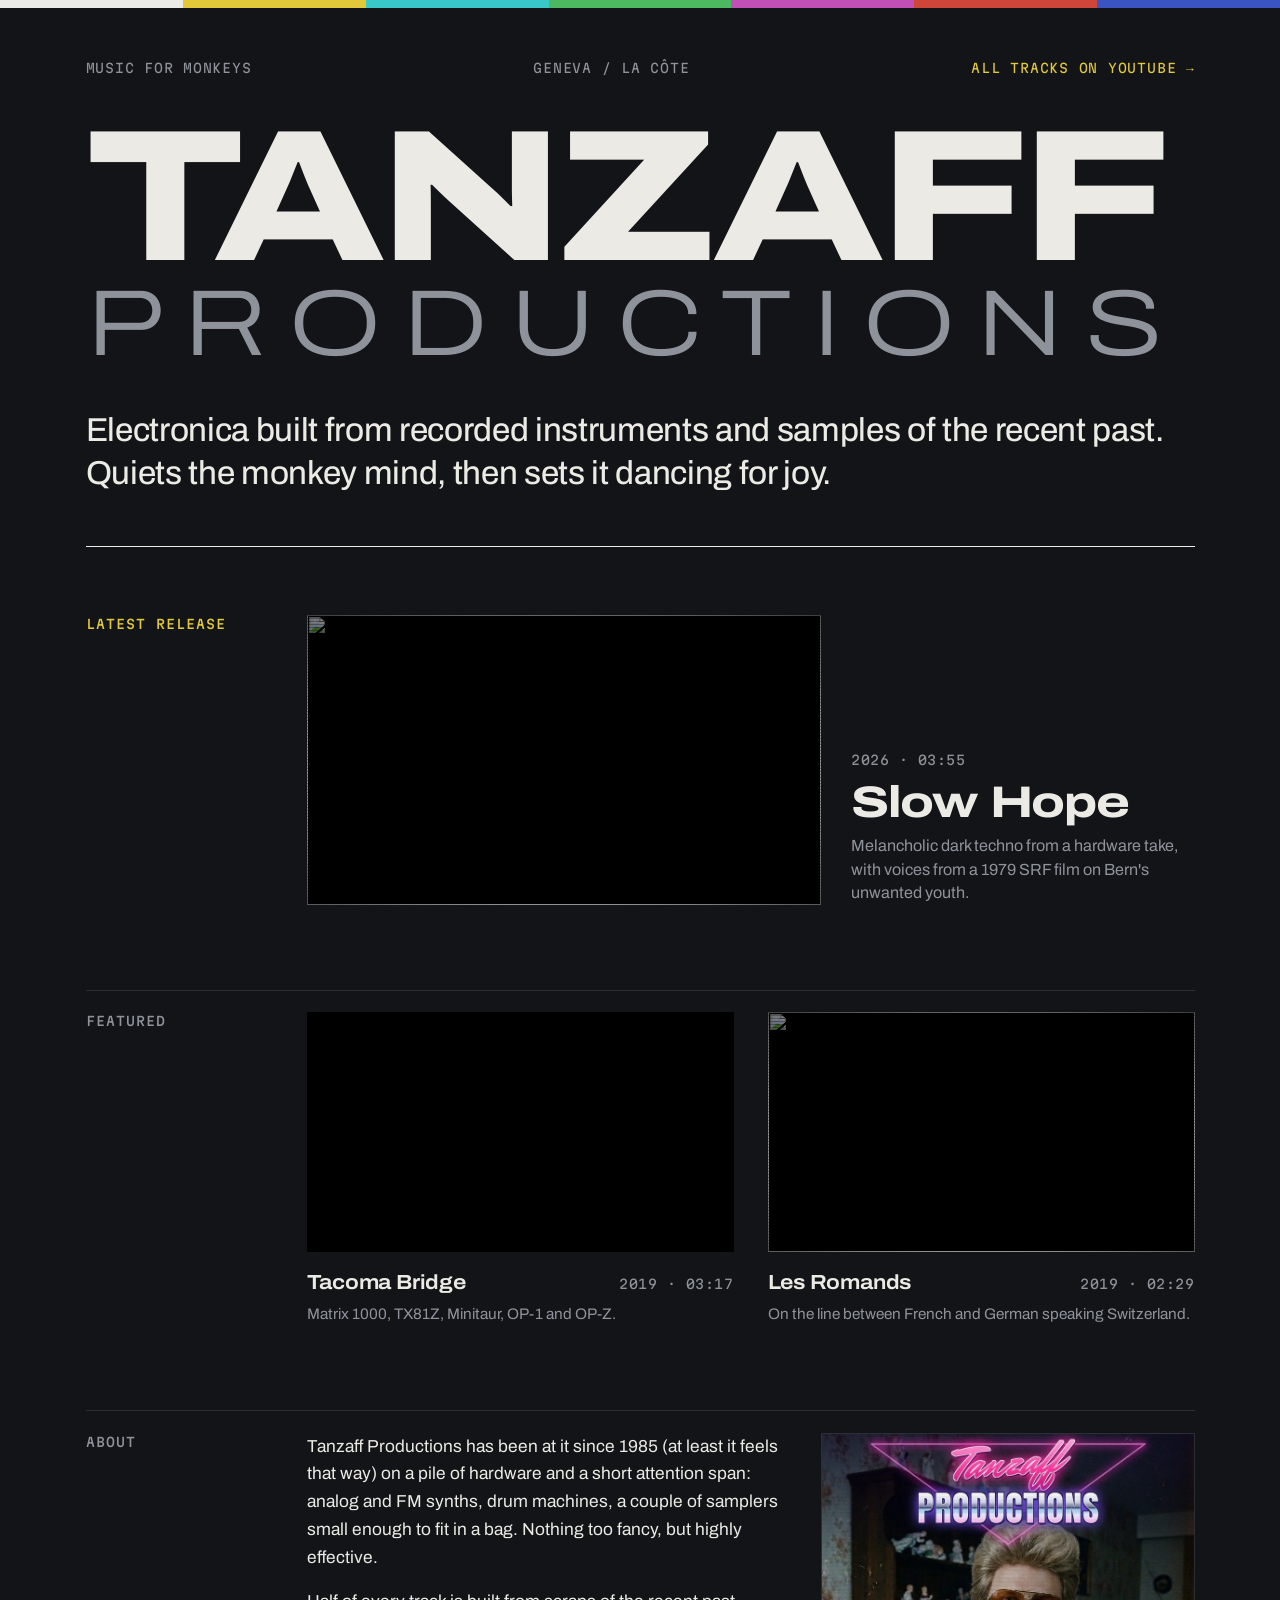
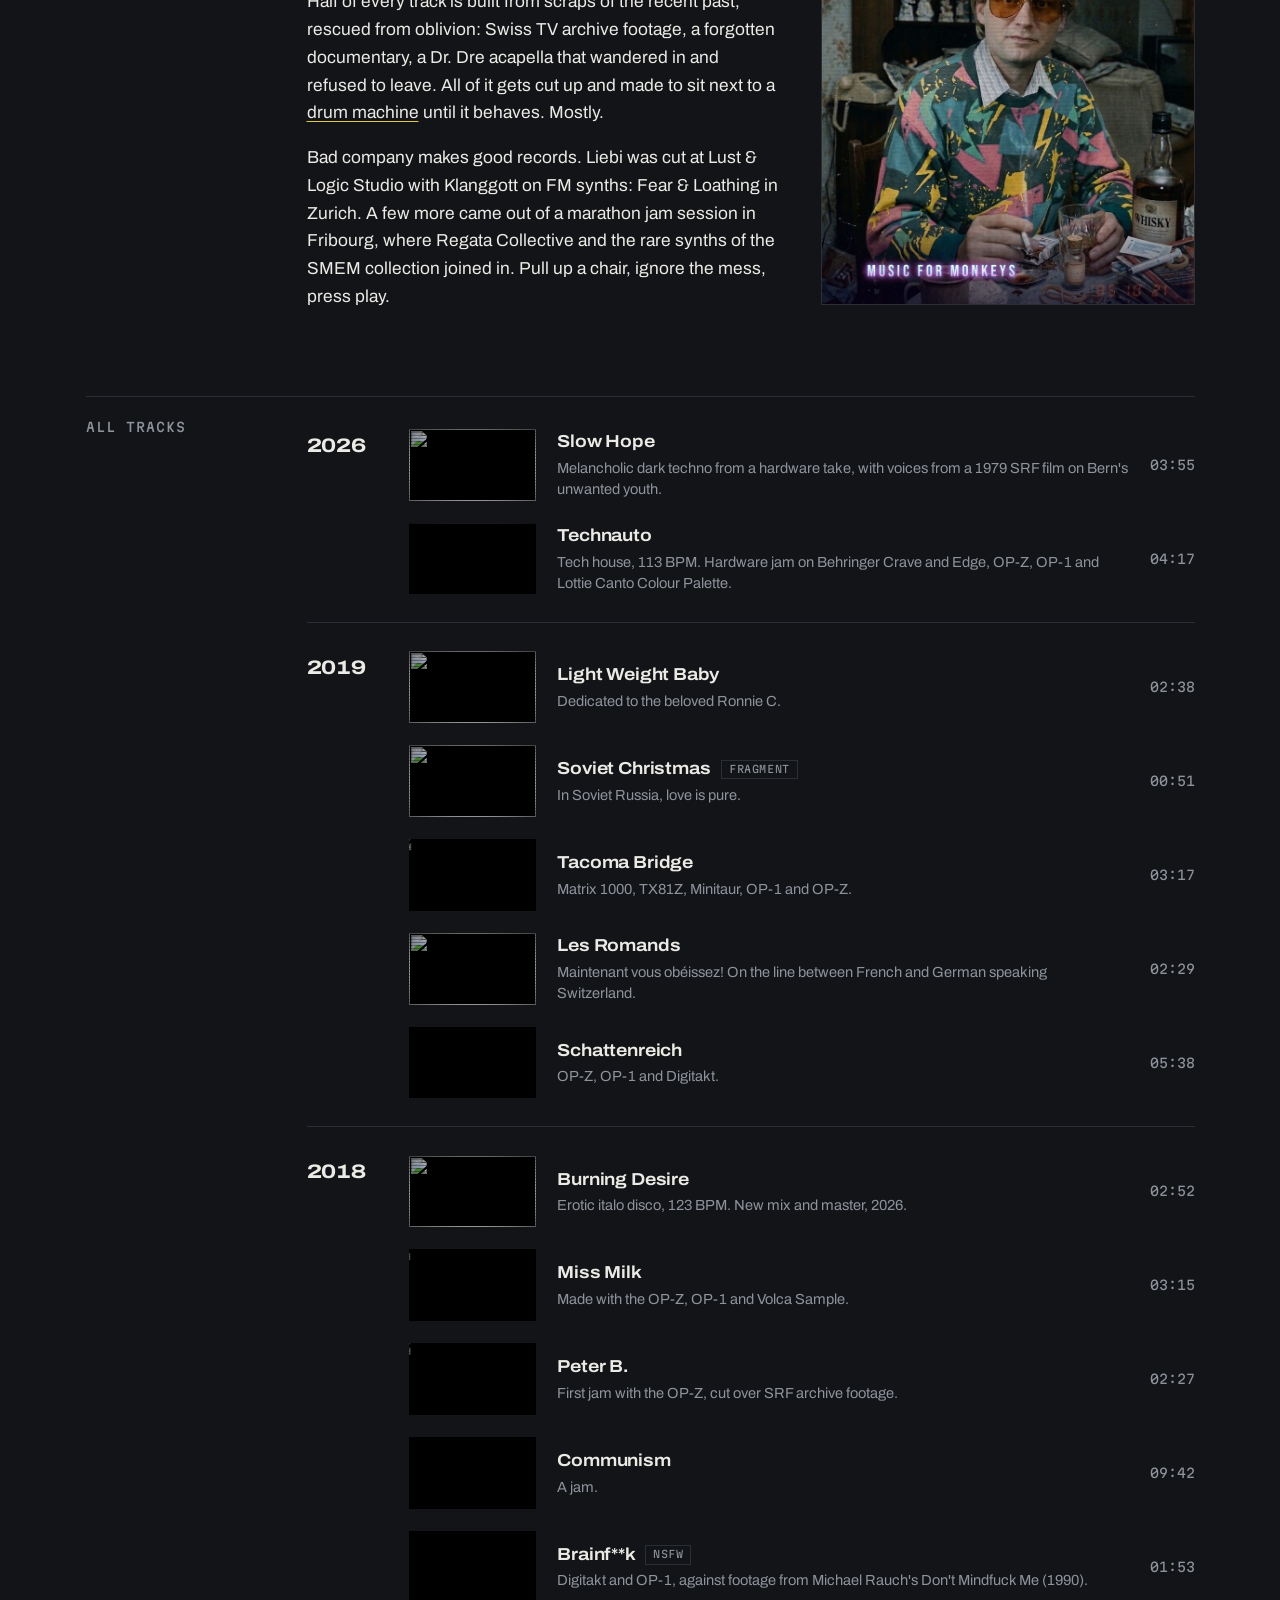
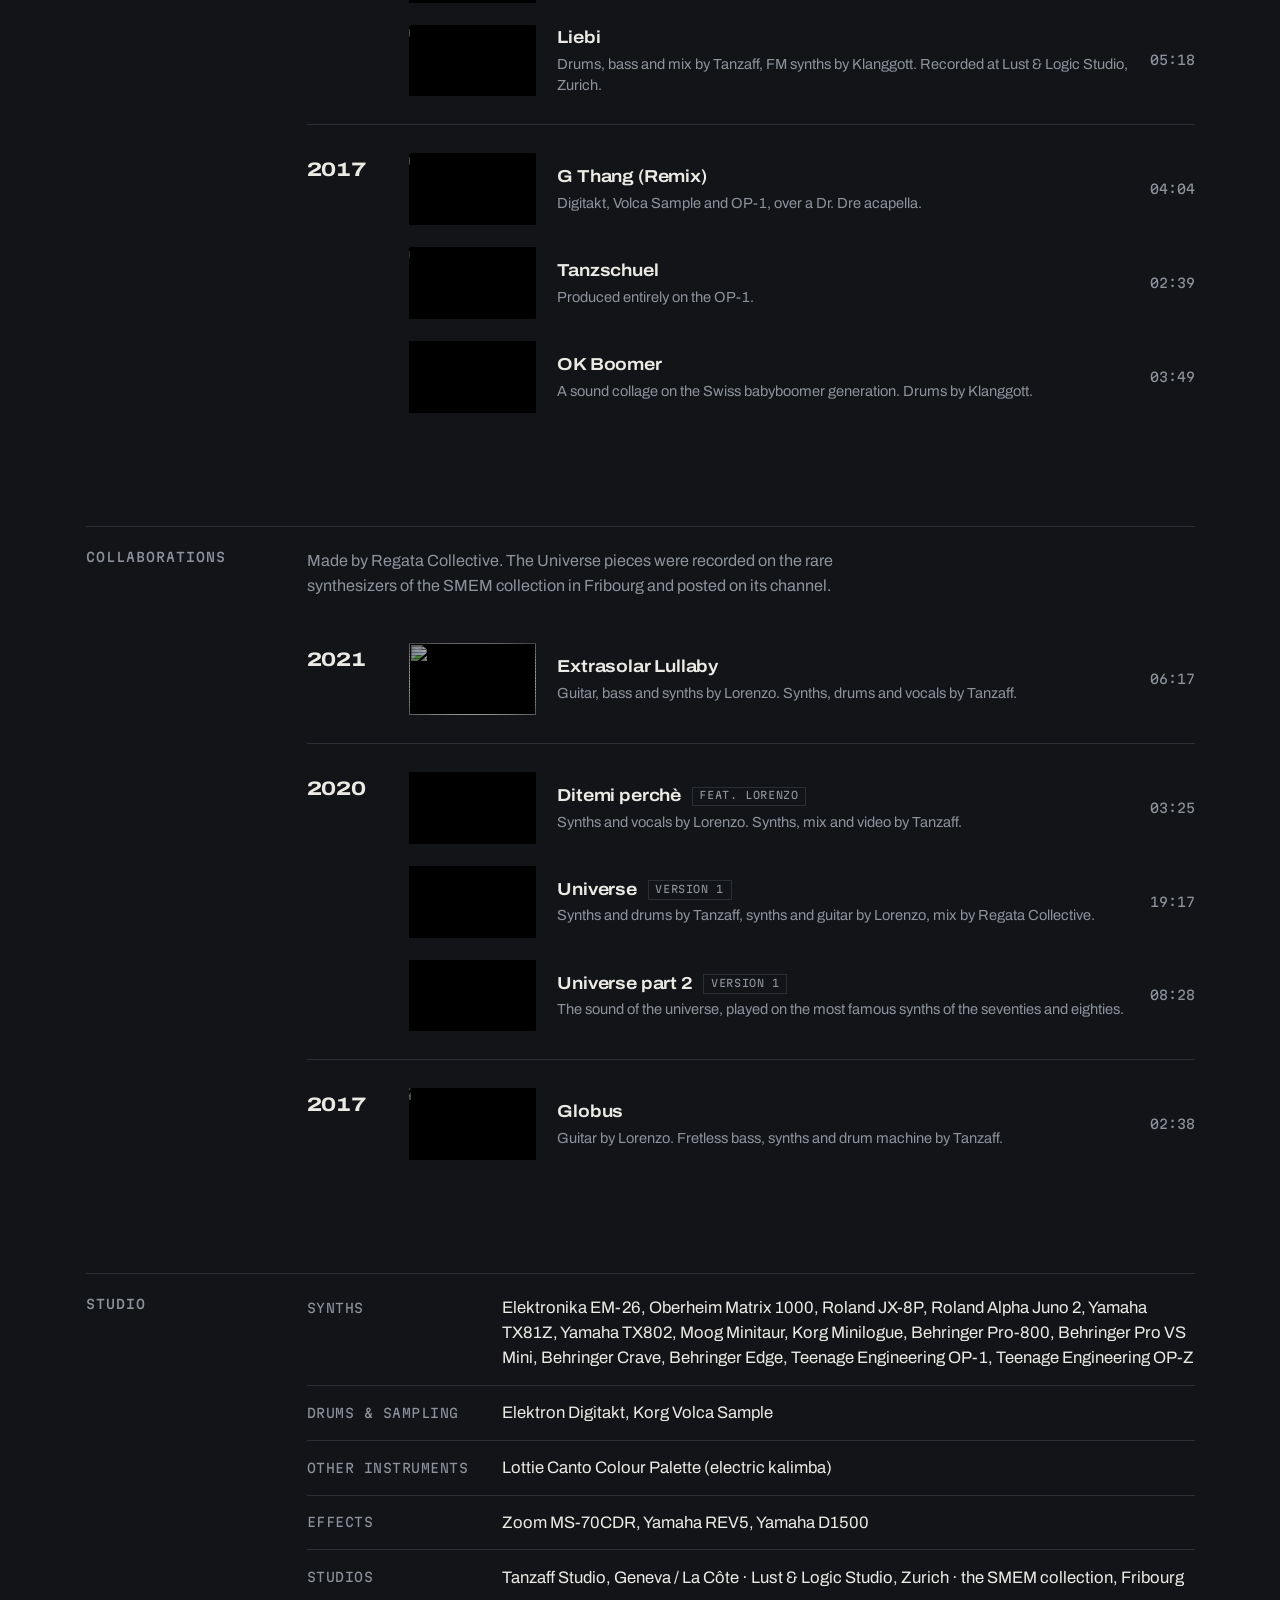
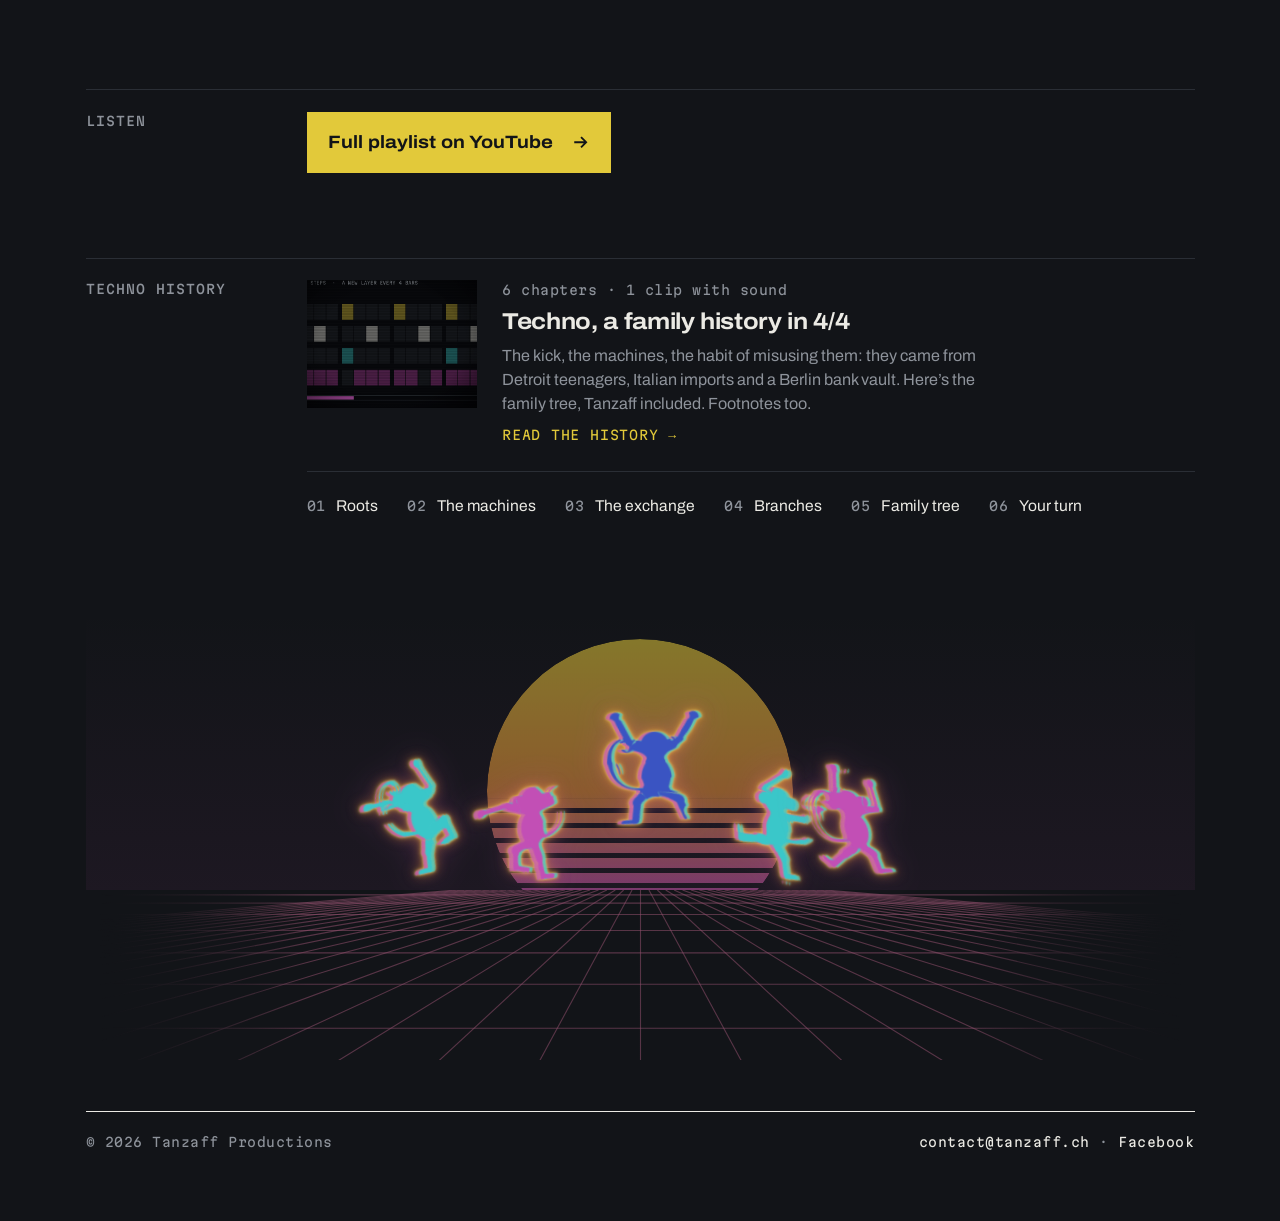
==== commit 4de2a4df: "Techno article: subtitle 'A family history in 4/4' (wordmark lockup refitted, og image regenerated);" ====
--- a/index.html
+++ b/index.html
@@ -37,7 +37,7 @@
          styles.css or player.js so a reload picks the changes up. -->
     <link rel="preload" href="fonts/archivo-latin.woff2" as="font" type="font/woff2" crossorigin />
     <link rel="preload" href="fonts/martian-mono-latin.woff2" as="font" type="font/woff2" crossorigin />
-    <link rel="stylesheet" href="styles.css?v=29" />
+    <link rel="stylesheet" href="styles.css?v=30" />
 
     <script type="application/ld+json">
       {
@@ -563,10 +563,10 @@
             </span>
             <span class="history-text">
               <span class="tc history-meta">6 chapters &middot; 1 clip with sound</span>
-              <span class="history-title">Techno, a history in 4/4</span>
-              <span class="history-note">None of this was invented here. The kick, the machines, the habit of misusing them:
-              all borrowed from Detroit teenagers, Italian imports and a Berlin bank vault. Here&rsquo;s the
-              family tree. Footnotes included.</span>
+              <span class="history-title">Techno, a family history in 4/4</span>
+              <span class="history-note">The kick, the machines, the habit of misusing them: they came from Detroit
+              teenagers, Italian imports and a Berlin bank vault. Here&rsquo;s the family tree, Tanzaff included.
+              Footnotes too.</span>
               <span class="teaser-cta">Read the history &rarr;</span>
             </span>
           </a>
--- a/styles.css
+++ b/styles.css
@@ -892,13 +892,13 @@
 
 /* --- Article masthead --- */
 
-/* "A HISTORY IN 4/4" is about 10.3em long against TECHNO's 5.43em, so at 0.4em
-   and 0.218em tracking it spans exactly the width of TECHNO, the same lockup
-   as TANZAFF / PRODUCTIONS */
+/* "A FAMILY HISTORY IN 4/4" is about 14.85em long (23 characters) against
+   TECHNO's 5.43em, so at 0.3em and 0.142em tracking it spans exactly the width
+   of TECHNO, the same lockup as TANZAFF / PRODUCTIONS */
 .wordmark-story span {
-  font-size: 0.4em;
-  letter-spacing: 0.218em;
-  margin-right: -0.218em;
+  font-size: 0.3em;
+  letter-spacing: 0.142em;
+  margin-right: -0.142em;
 }
 
 .lead-wrap {
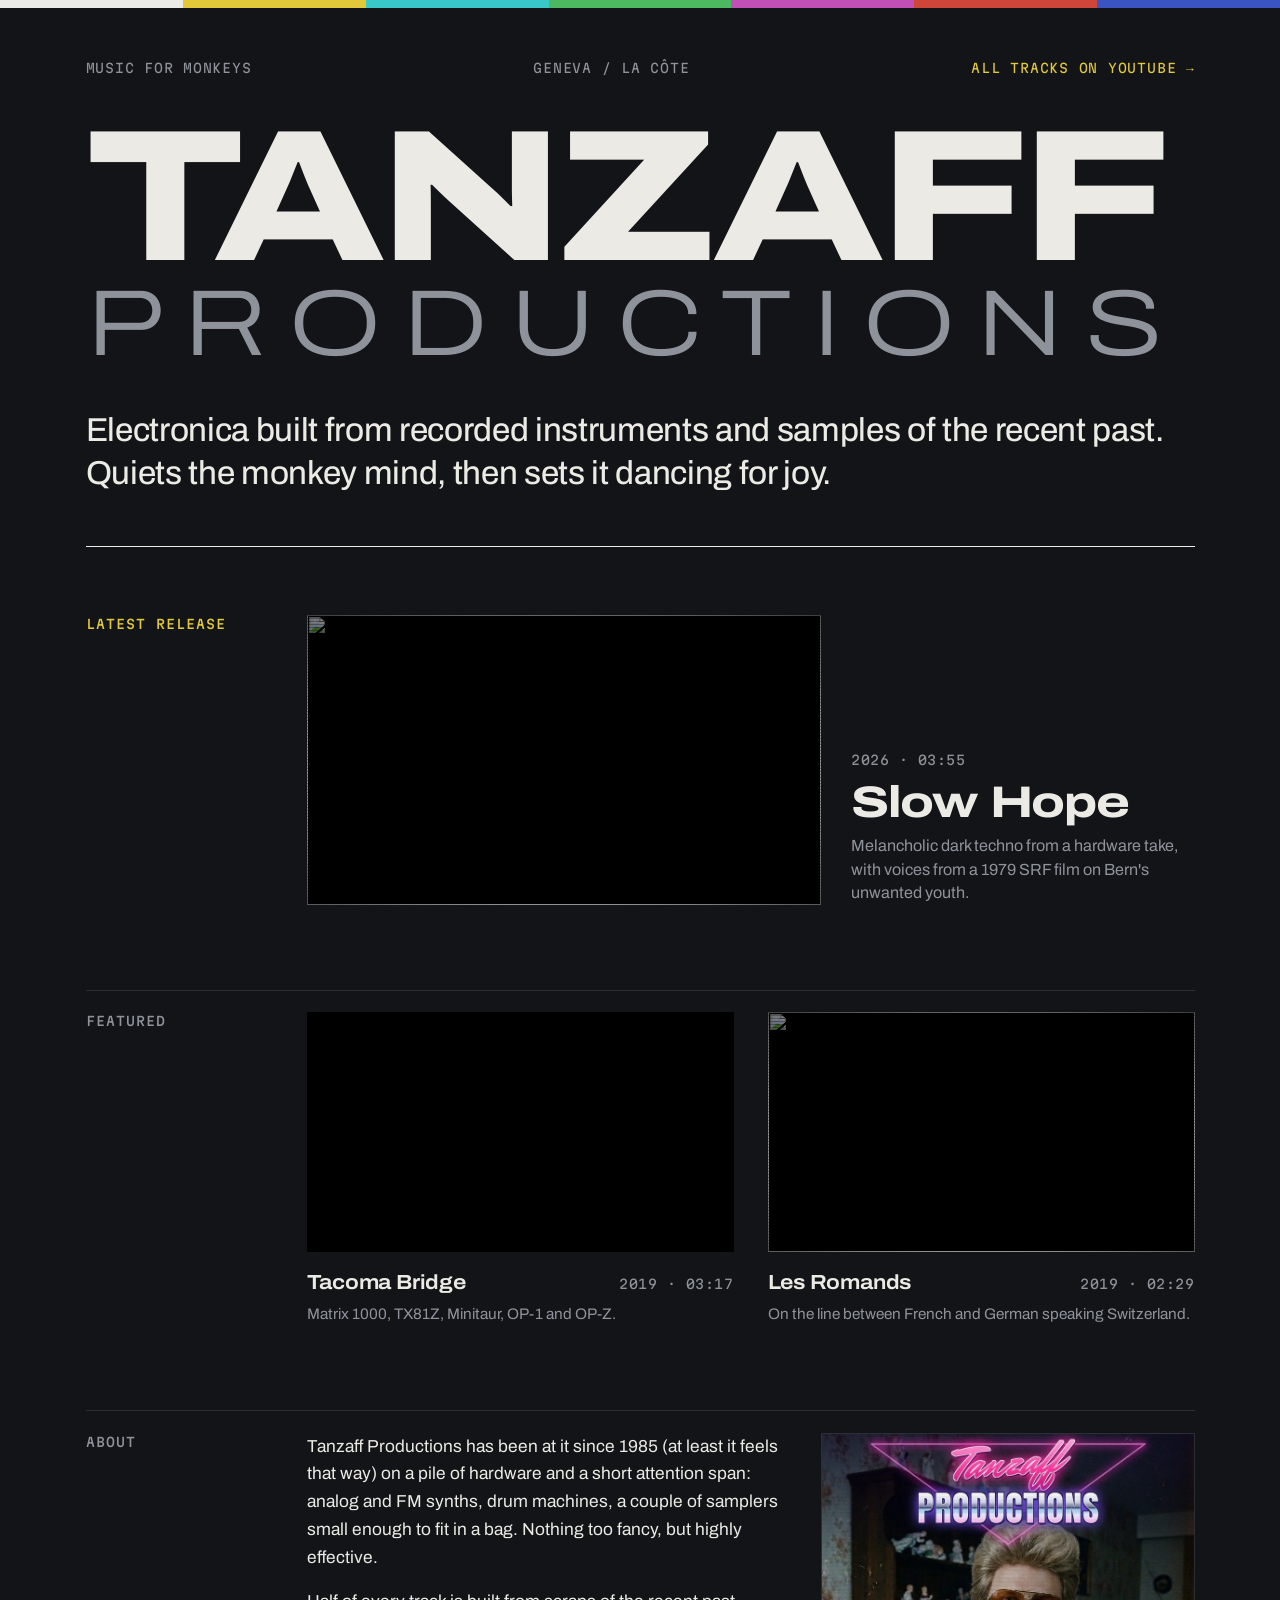
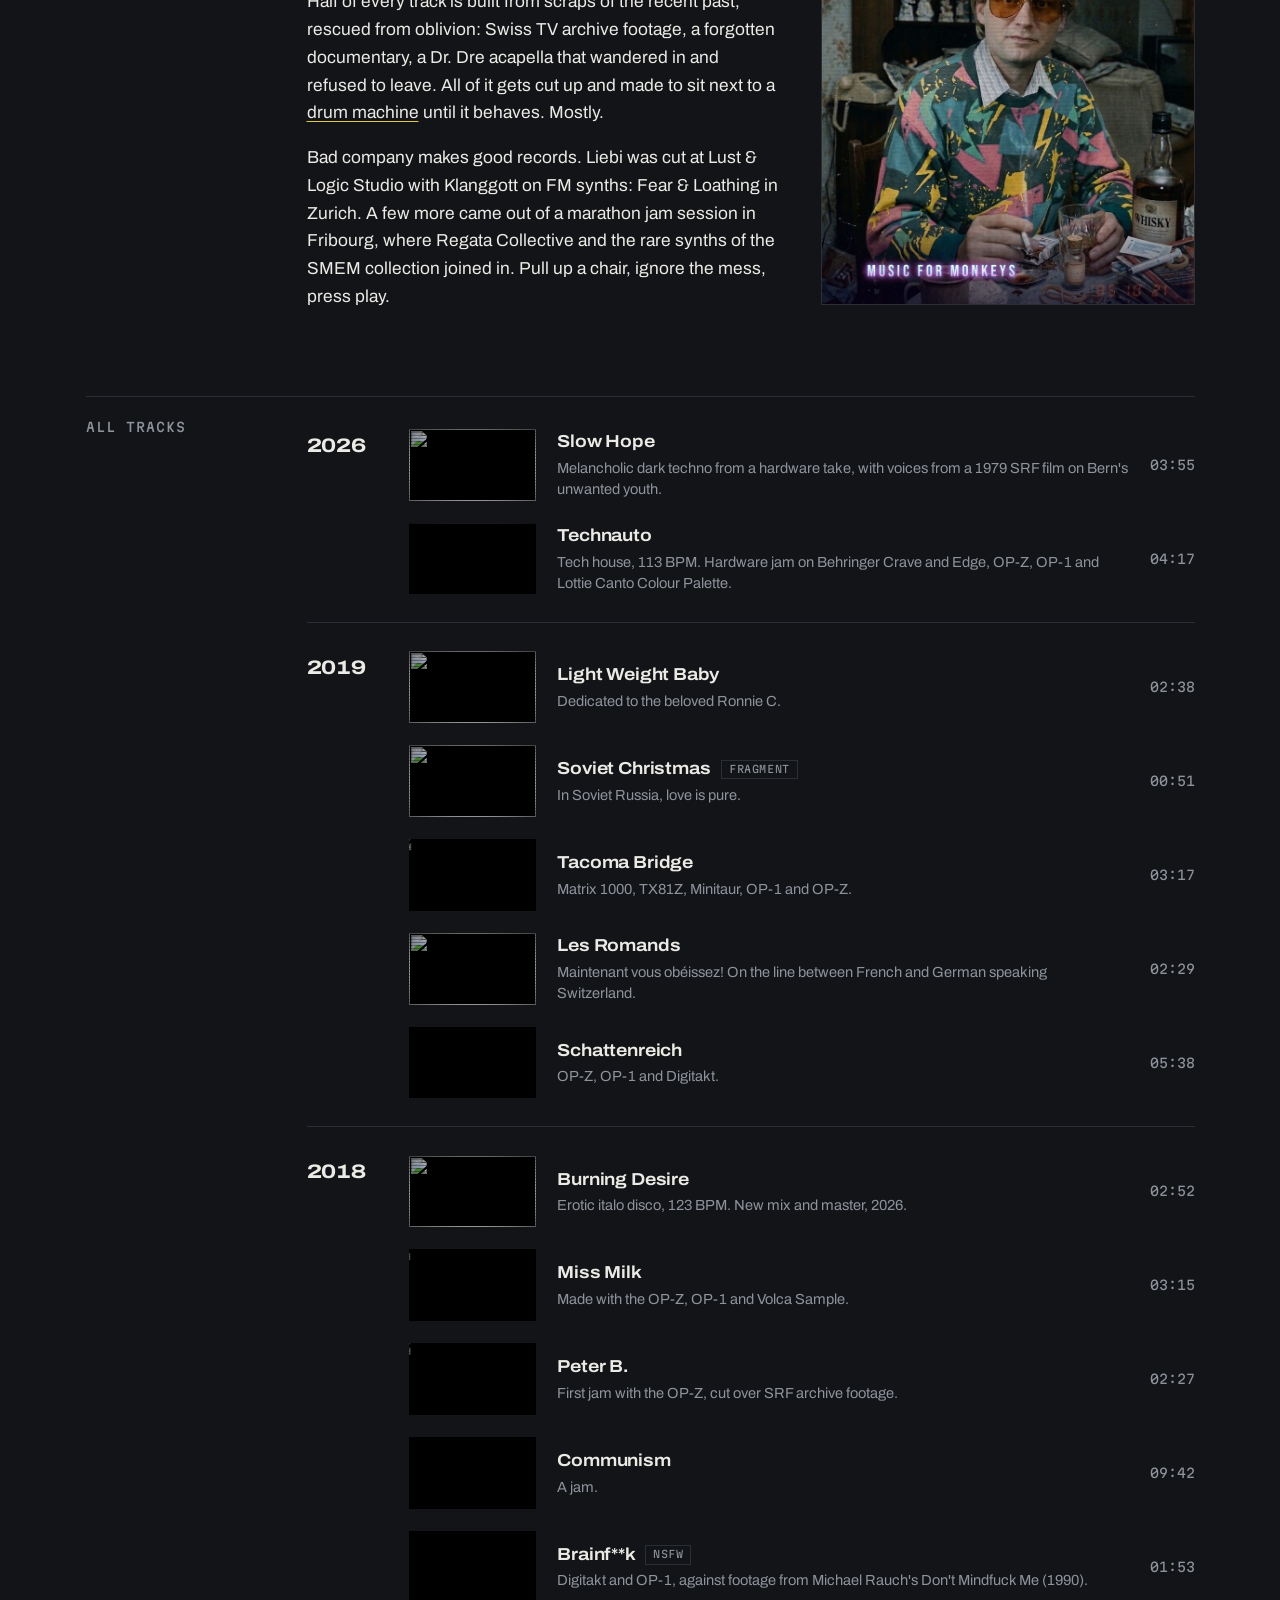
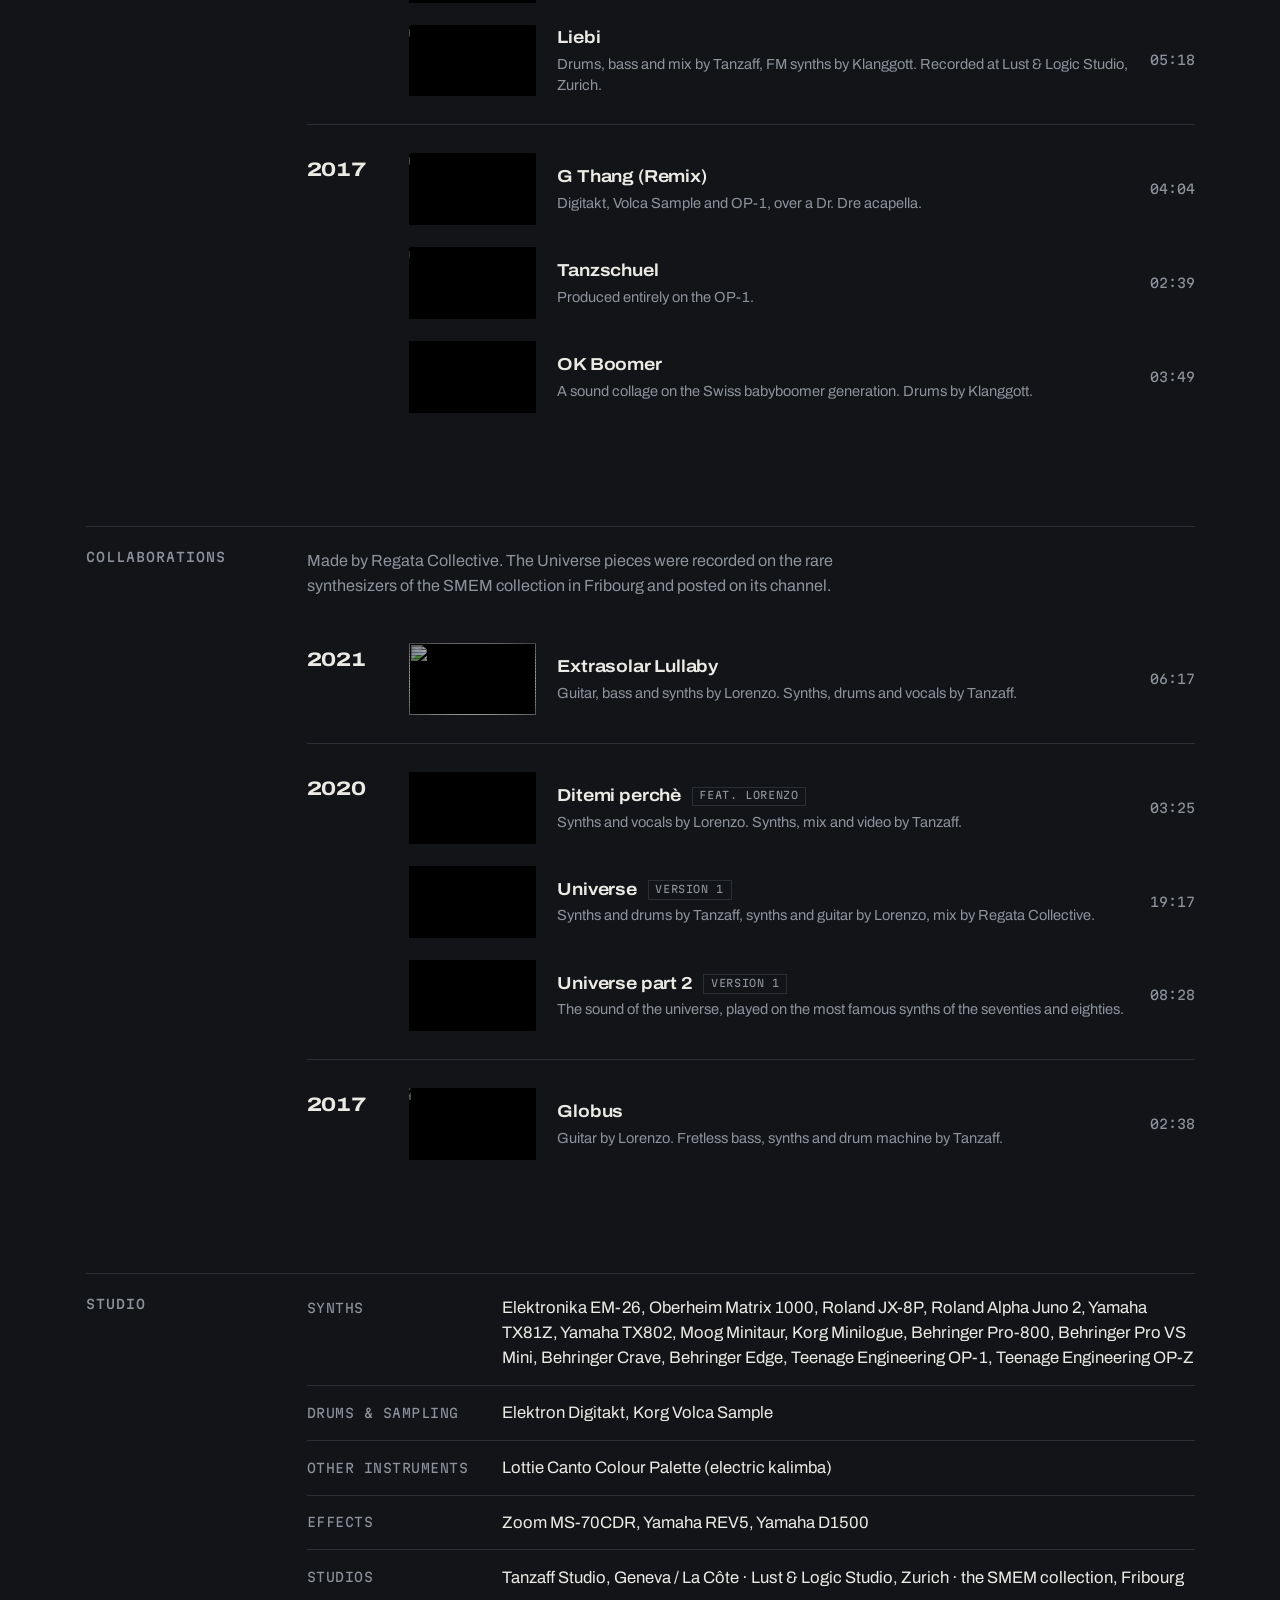
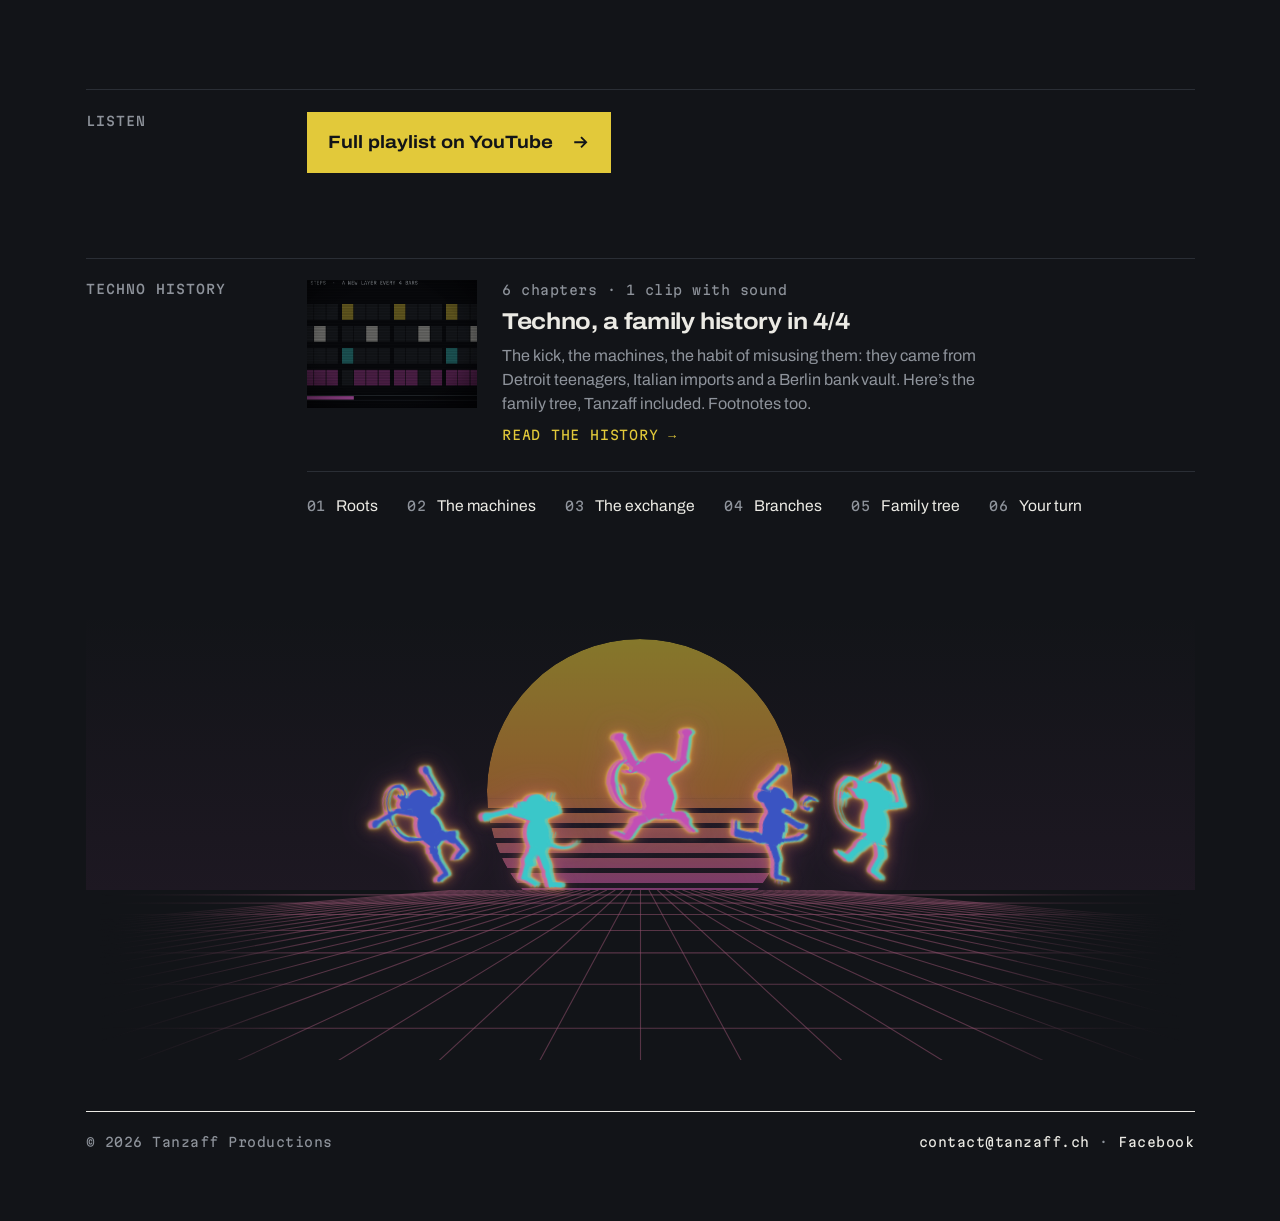
==== commit 88c28b1a: "Listening path: one record per family-tree genre (21), numbered to match badges on the tree; fold dr" ====
--- a/index.html
+++ b/index.html
@@ -37,7 +37,7 @@
          styles.css or player.js so a reload picks the changes up. -->
     <link rel="preload" href="fonts/archivo-latin.woff2" as="font" type="font/woff2" crossorigin />
     <link rel="preload" href="fonts/martian-mono-latin.woff2" as="font" type="font/woff2" crossorigin />
-    <link rel="stylesheet" href="styles.css?v=30" />
+    <link rel="stylesheet" href="styles.css?v=31" />
 
     <script type="application/ld+json">
       {
--- a/styles.css
+++ b/styles.css
@@ -1300,3 +1300,4 @@
 .chart-wrap.tree svg.hl g.n { opacity: 0.25; }
 .chart-wrap.tree svg.hl g.n.on { opacity: 1; }
 @media (prefers-reduced-motion: reduce) { .chart-wrap.tree path, .chart-wrap.tree g.n { transition: none; } }
+.data td.yr { white-space: nowrap; }
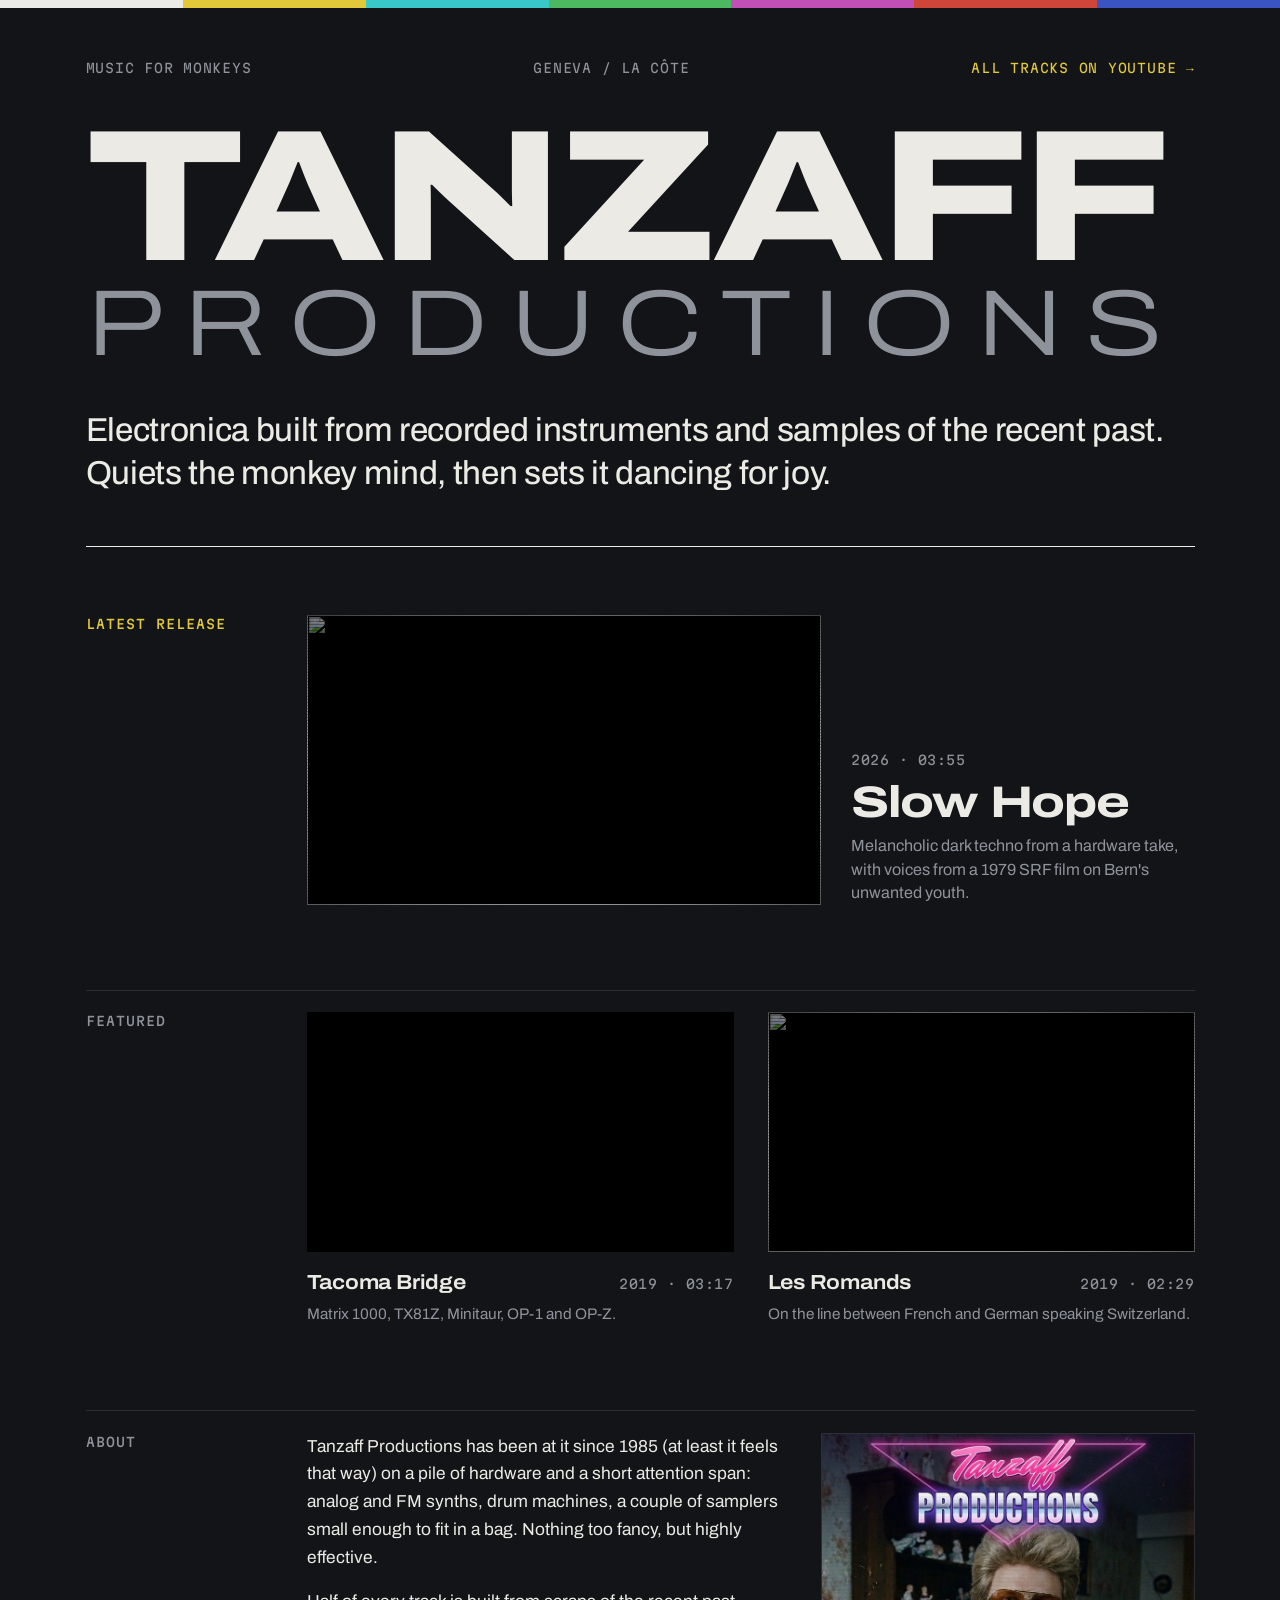
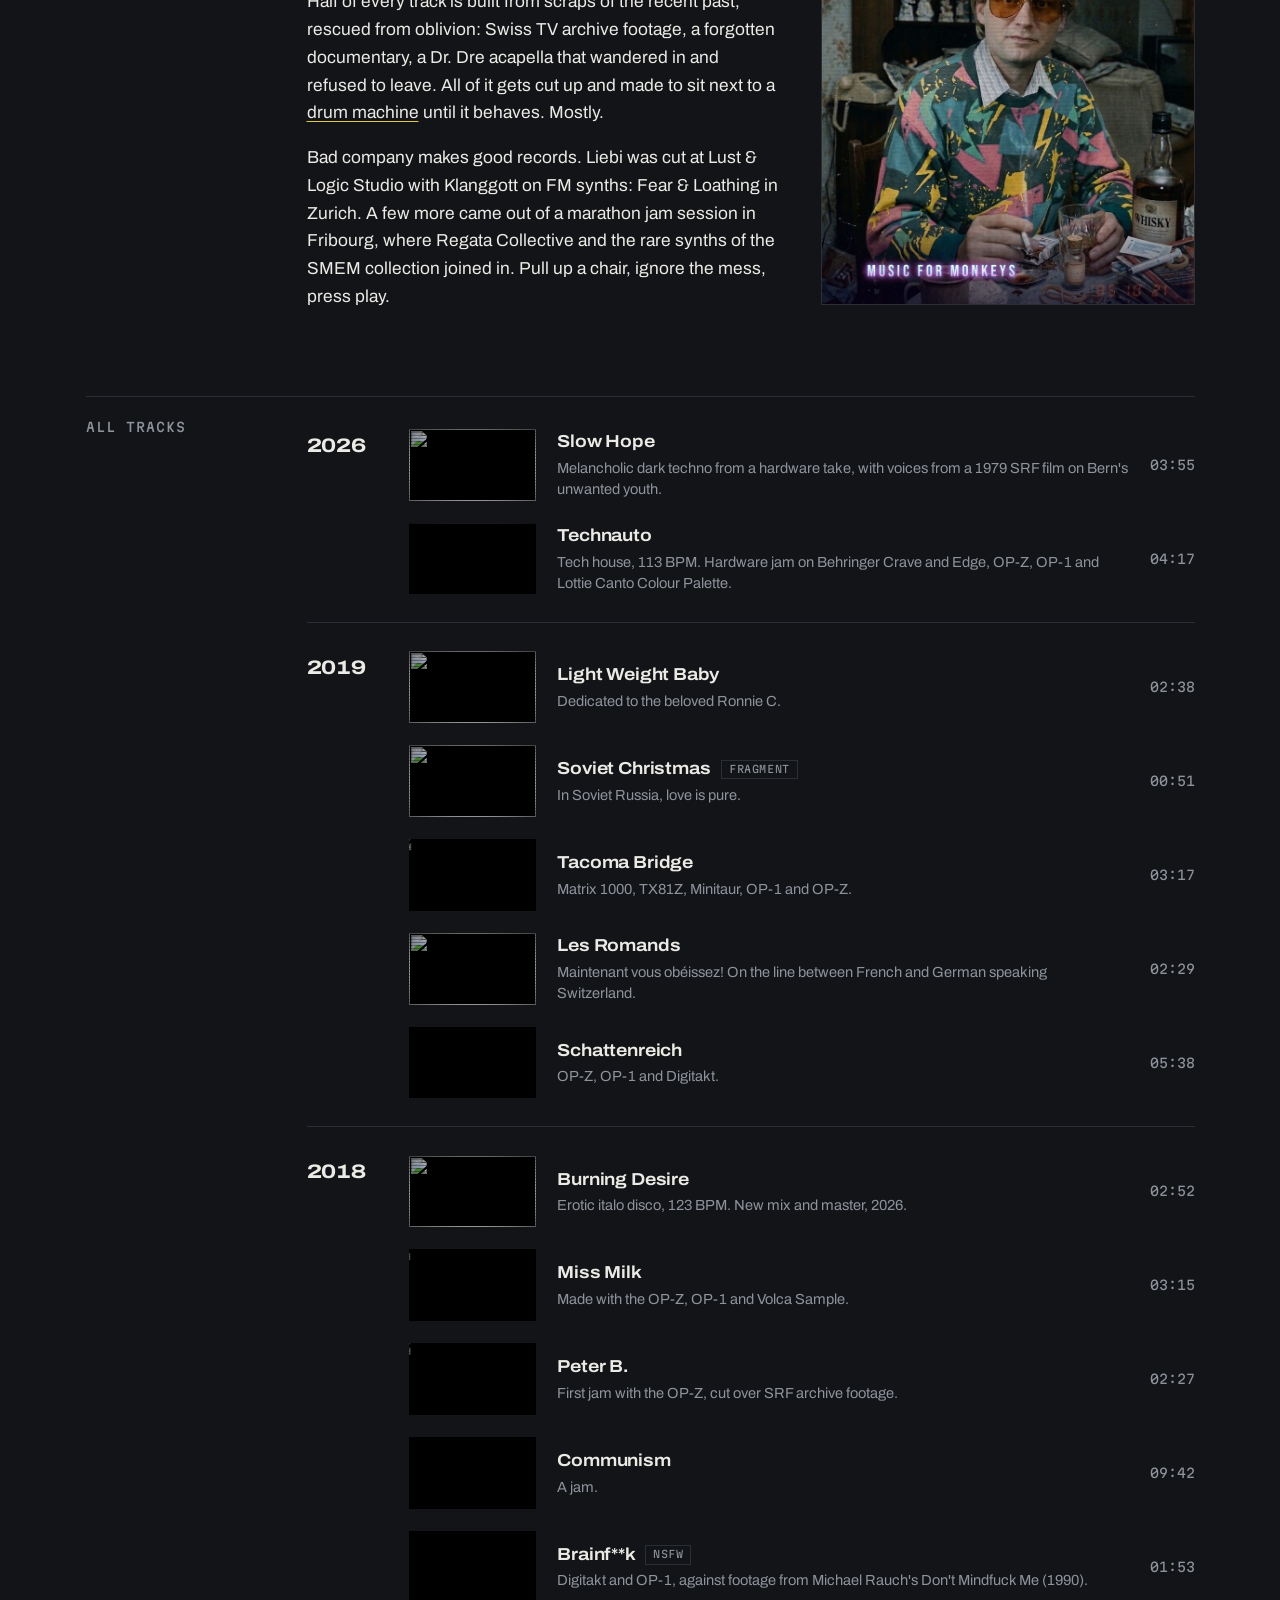
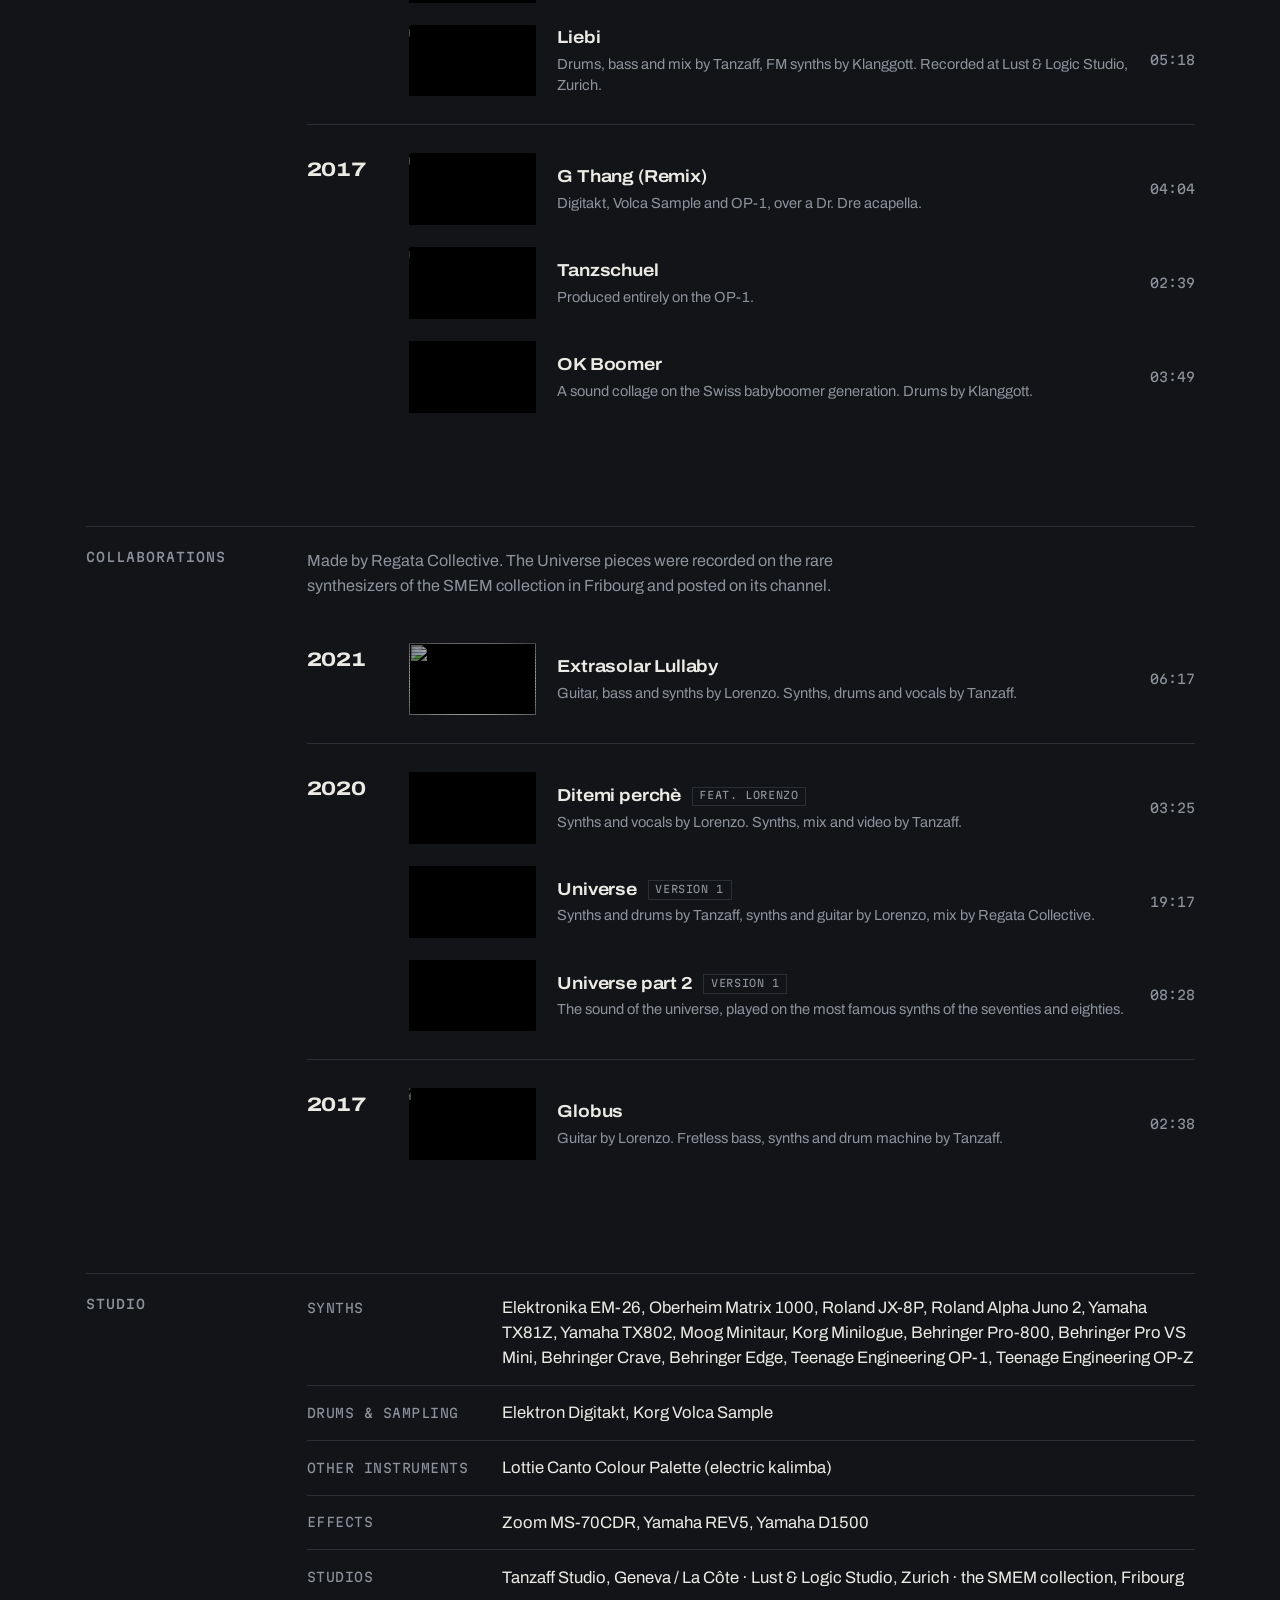
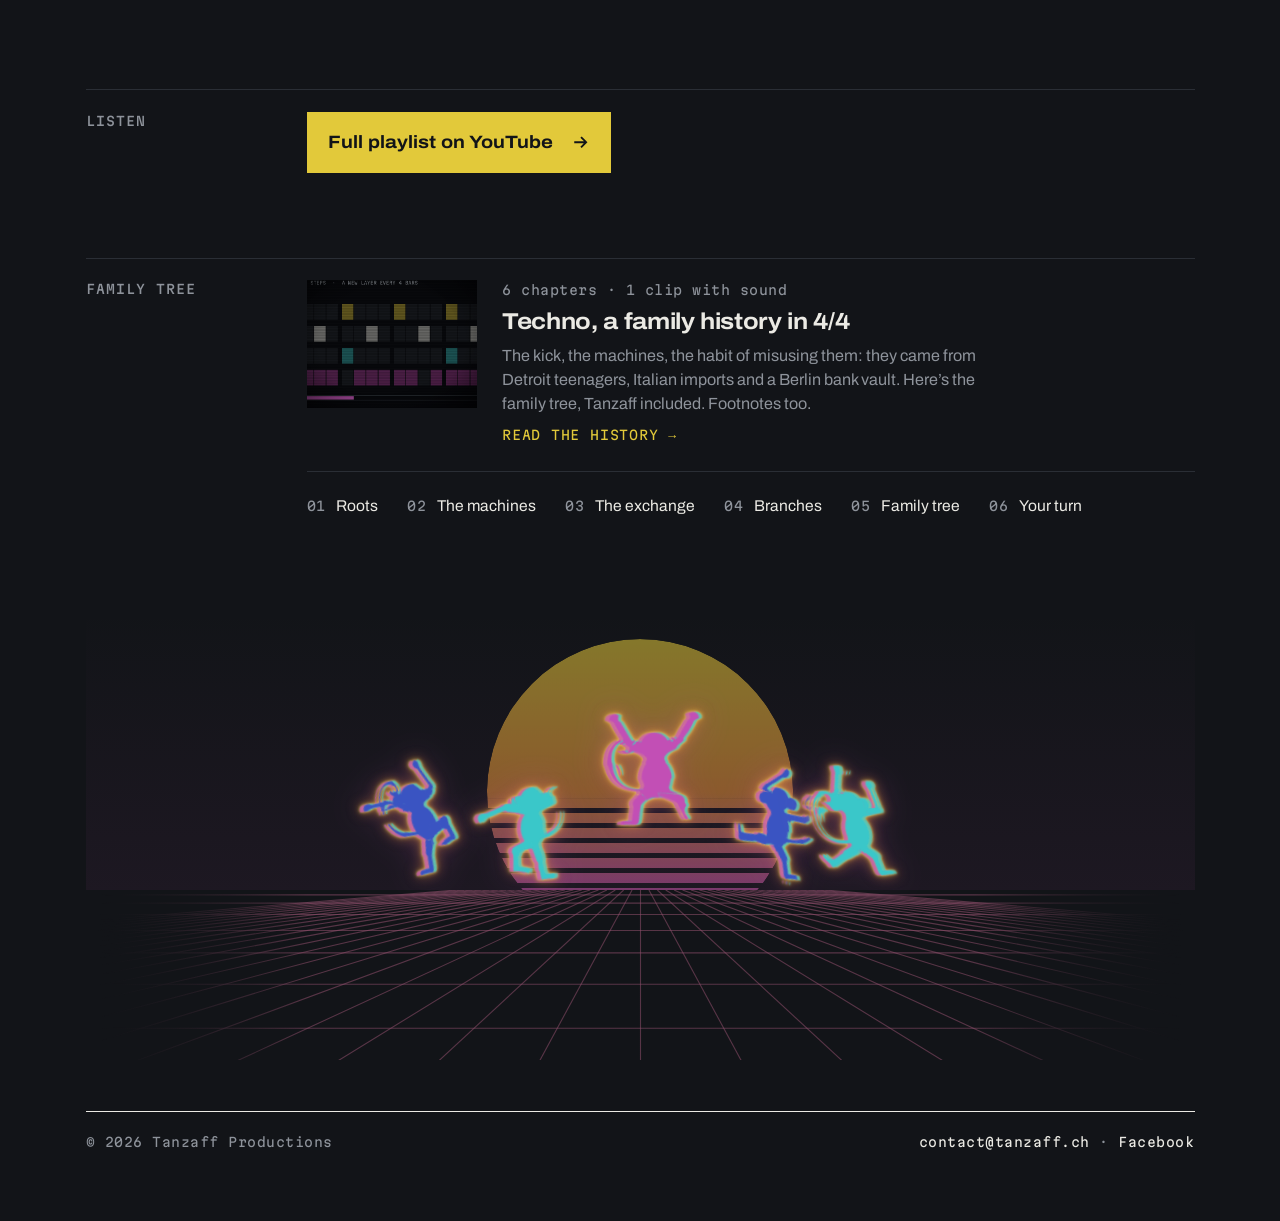
==== commit acaf1dc0: "Home page: teaser section label 'Family tree' instead of 'Techno history' Co-Authored-By: Claude Opu" ====
--- a/index.html
+++ b/index.html
@@ -551,11 +551,11 @@
       </section>
 
       <!-- ============================================================
-           TECHNO HISTORY: teaser for techno/index.html. The chapter
+           FAMILY TREE: teaser for techno/index.html. The chapter
            links jump to the chapter anchors on that page.
            ============================================================ -->
       <section class="block history" aria-labelledby="history-heading">
-        <h2 id="history-heading" class="label">Techno history</h2>
+        <h2 id="history-heading" class="label">Family tree</h2>
         <div class="block-body">
           <a class="history-card" href="techno/">
             <span class="screen screen-43">
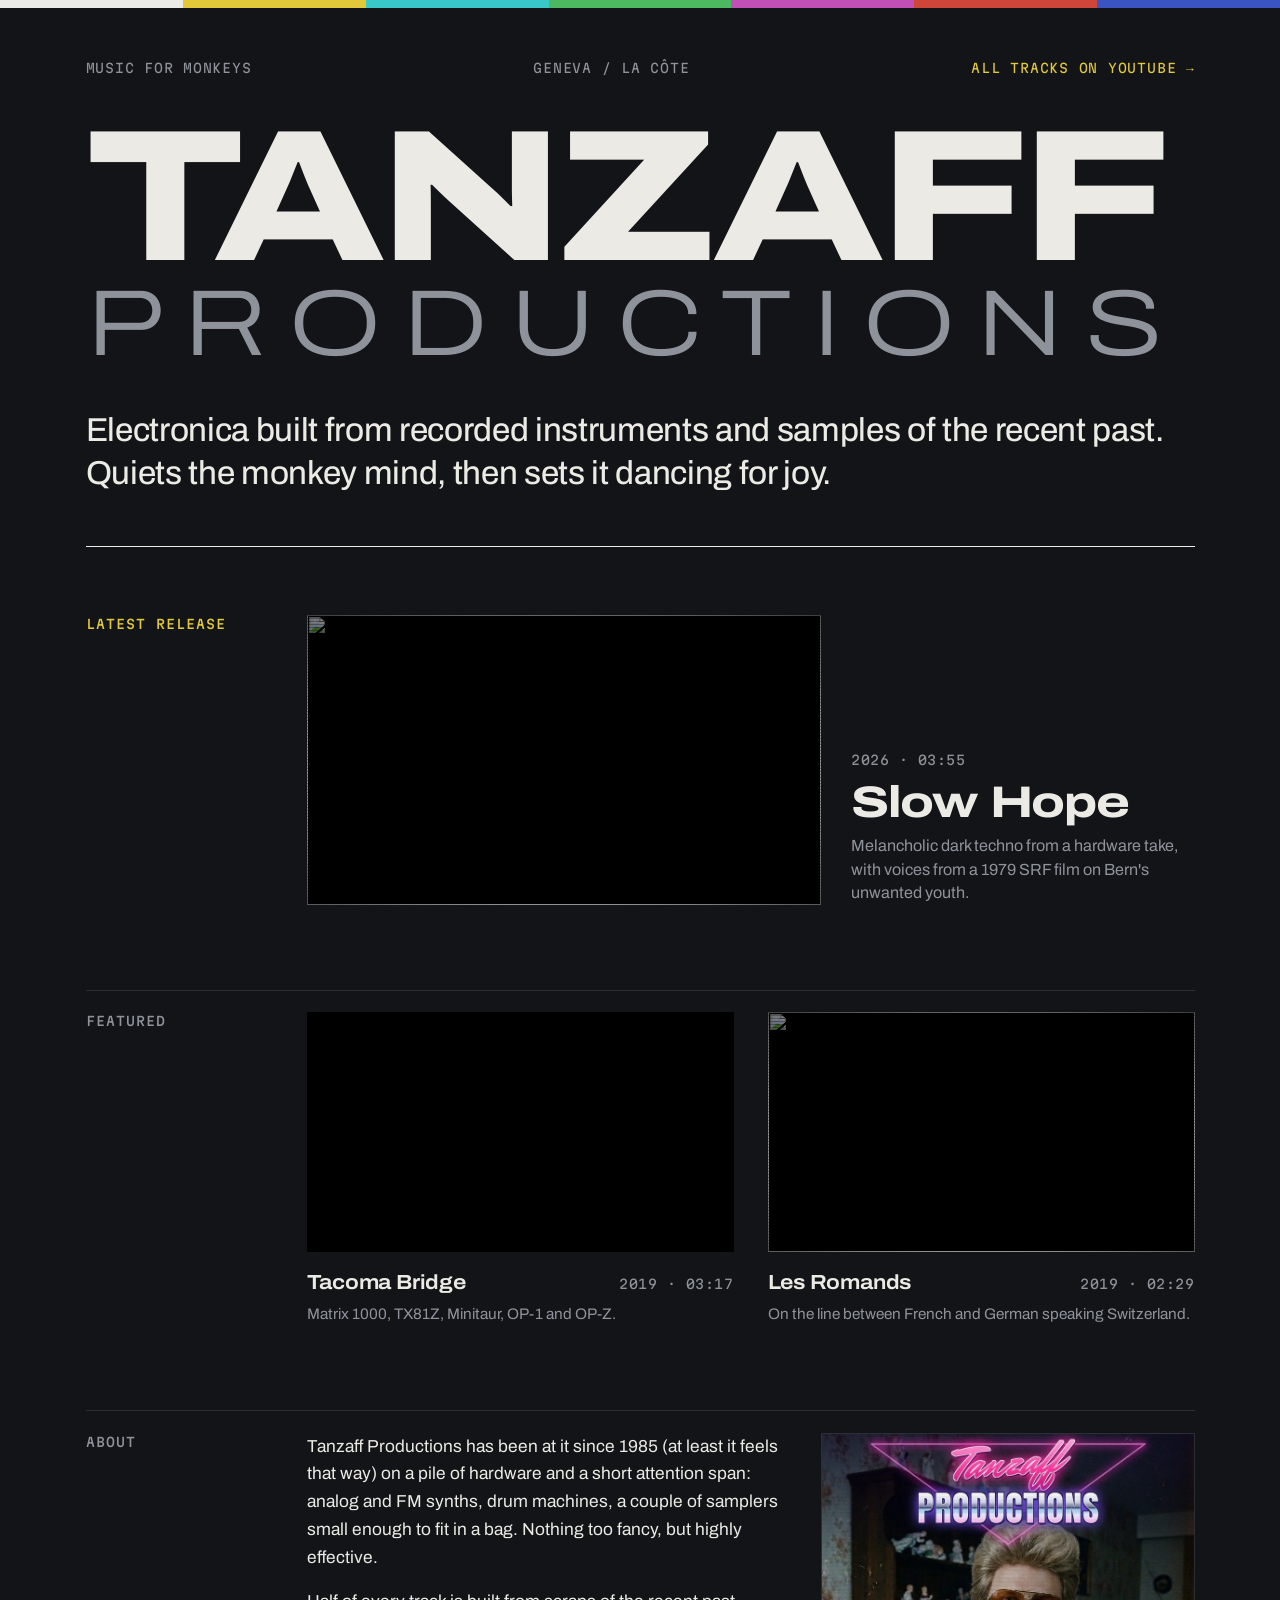
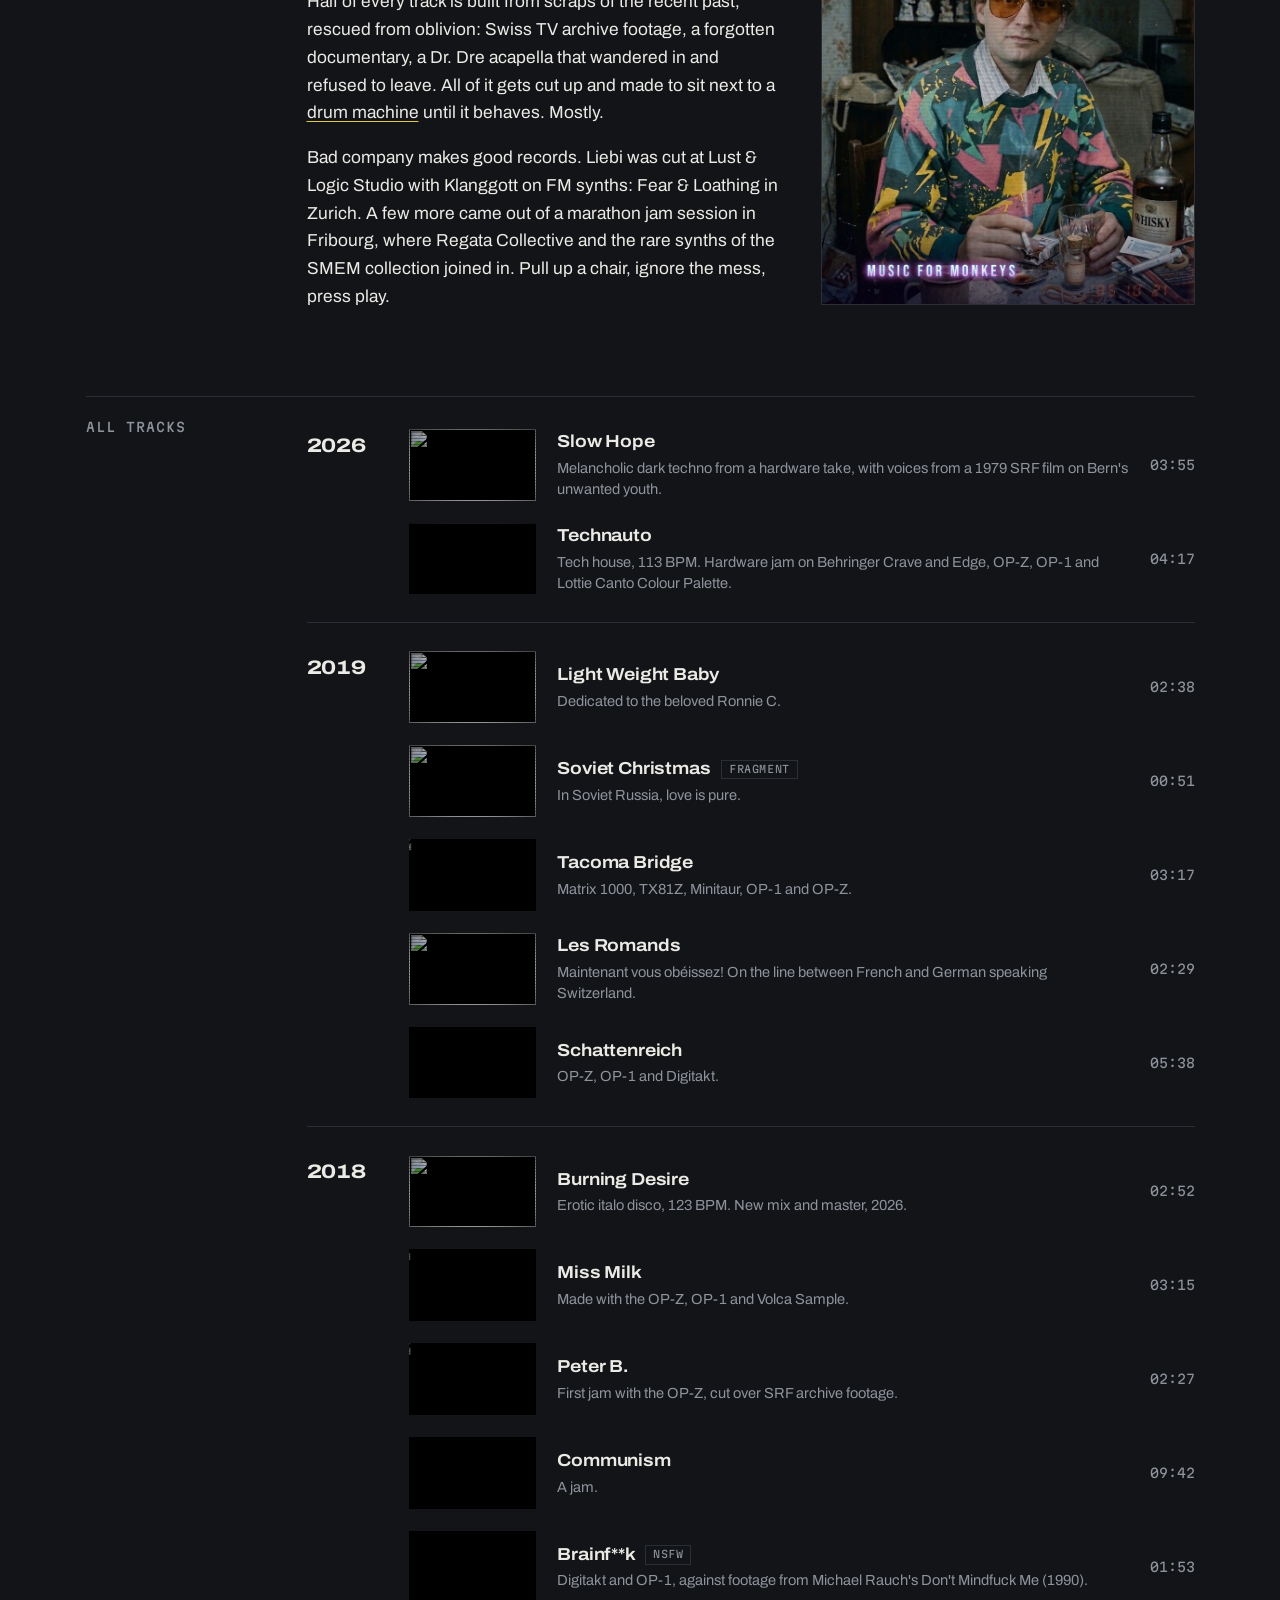
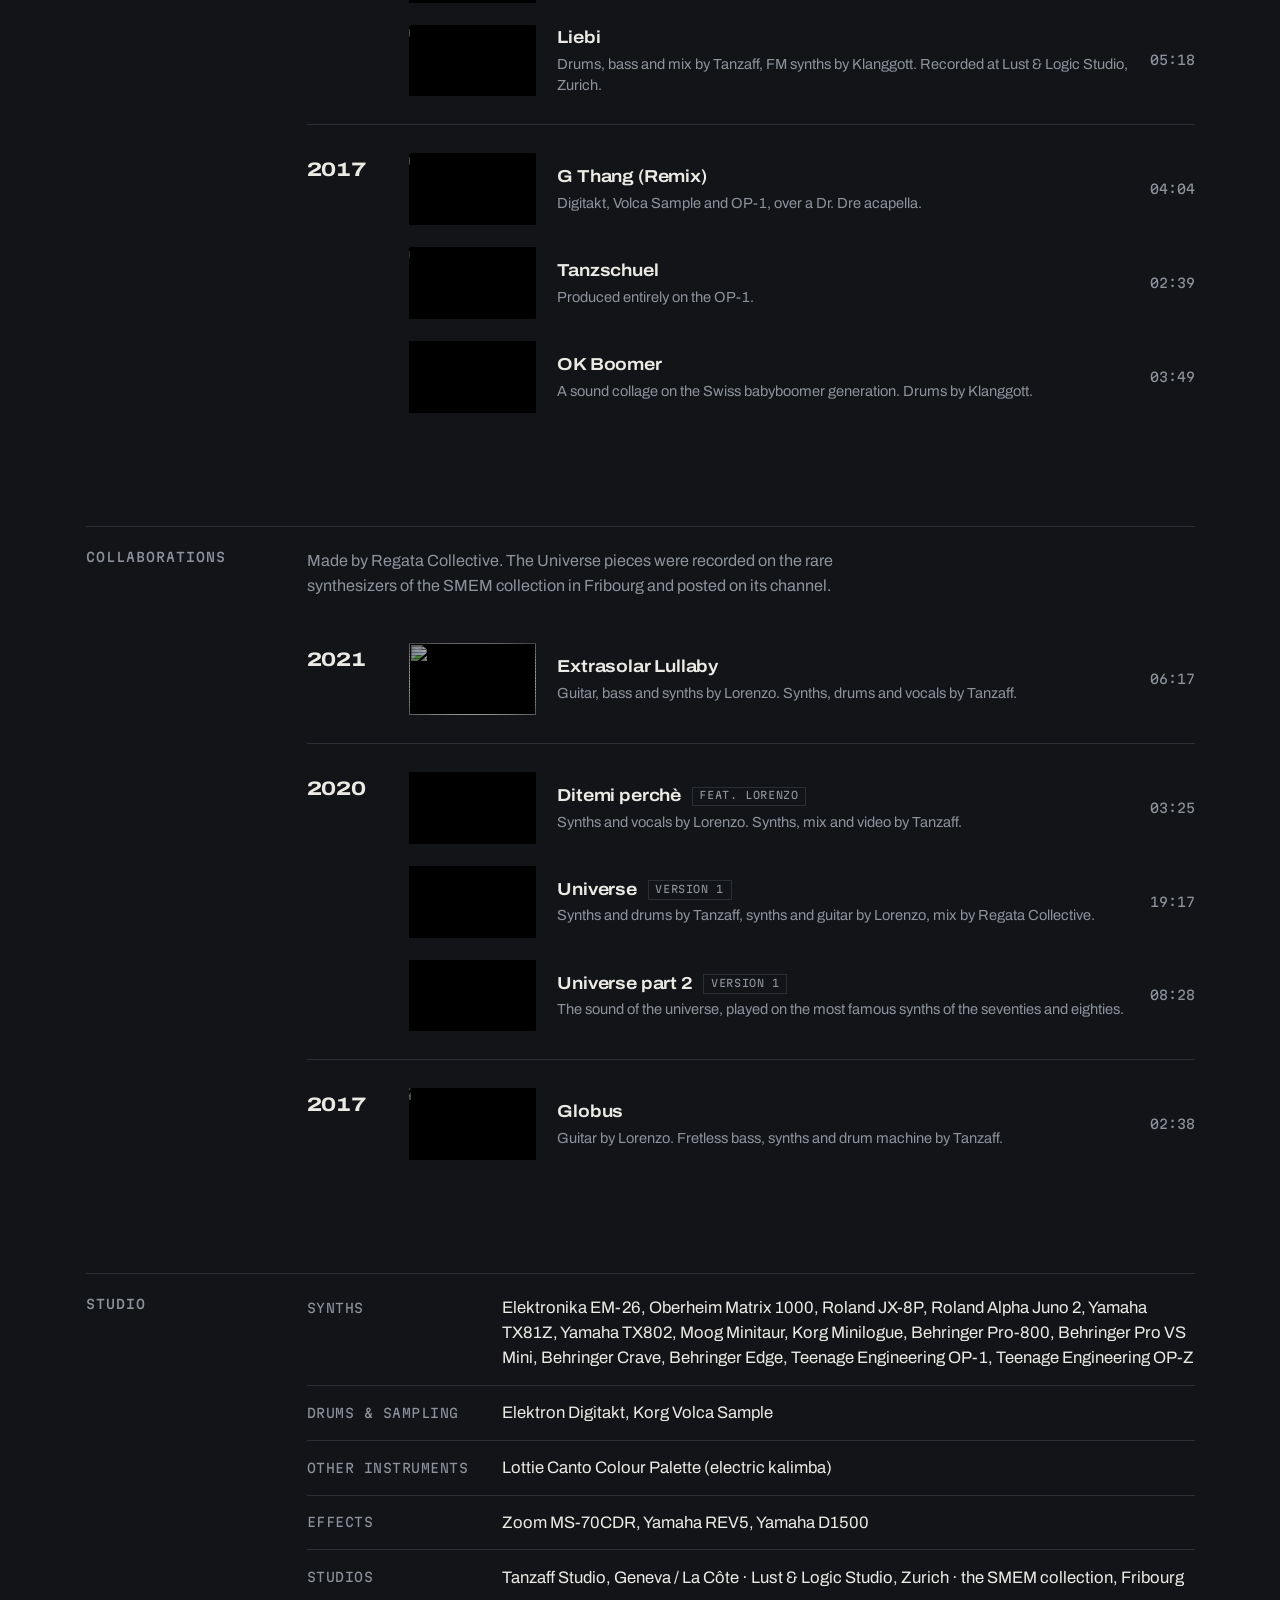
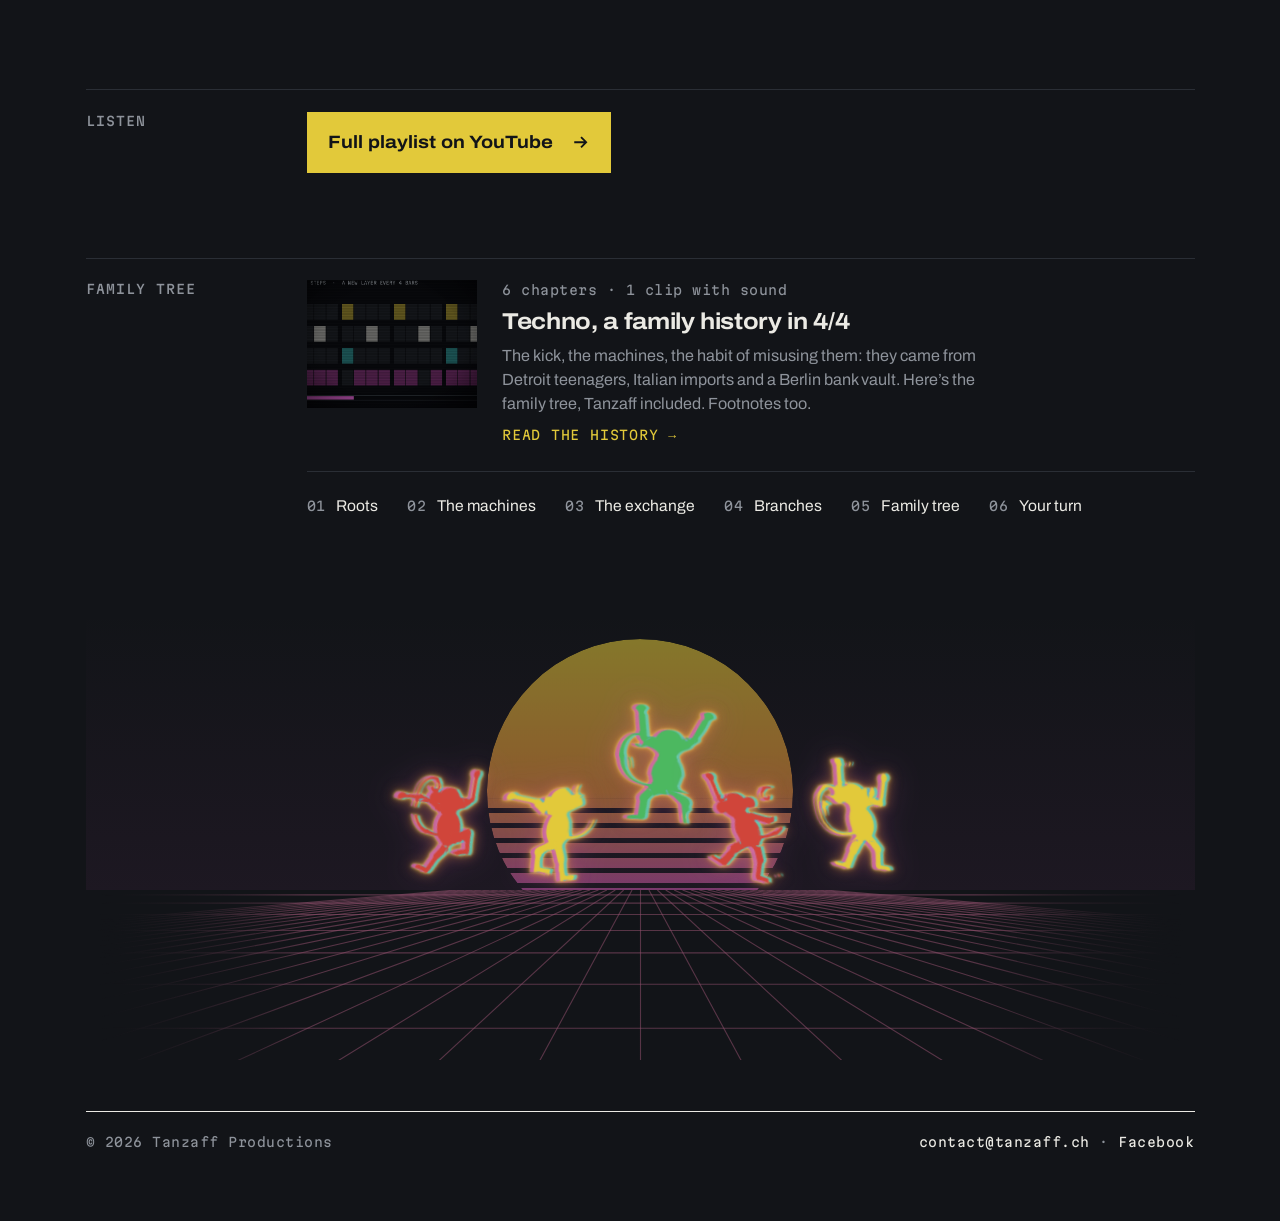
==== commit 6708350c: "Add anonymity wording to meta, Open Graph, Twitter and JSON-LD descriptions Co-Authored-By: Claude S" ====
--- a/index.html
+++ b/index.html
@@ -4,7 +4,7 @@
     <meta charset="utf-8" />
     <meta name="viewport" content="width=device-width, initial-scale=1" />
     <title>Tanzaff Productions | Music for Monkeys</title>
-    <meta name="description" content="Music for Monkeys. Electronica built from recorded instruments and samples of the recent past." />
+    <meta name="description" content="Music for Monkeys. Anonymous electronica built from recorded instruments and samples of the recent past." />
     <link rel="canonical" href="https://tanzaff.ch/" />
     <meta name="theme-color" content="#121418" />
 
@@ -13,7 +13,7 @@
     <meta property="og:site_name" content="Tanzaff Productions" />
     <meta property="og:locale" content="en_US" />
     <meta property="og:title" content="Tanzaff Productions" />
-    <meta property="og:description" content="Music for Monkeys. Electronica built from recorded instruments and samples of the recent past." />
+    <meta property="og:description" content="Music for Monkeys. Anonymous electronica built from recorded instruments and samples of the recent past." />
     <meta property="og:url" content="https://tanzaff.ch/" />
     <meta property="og:image" content="https://tanzaff.ch/og-poster.jpg" />
     <meta property="og:image:width" content="1200" />
@@ -23,7 +23,7 @@
     <!-- Twitter / X card -->
     <meta name="twitter:card" content="summary_large_image" />
     <meta name="twitter:title" content="Tanzaff Productions" />
-    <meta name="twitter:description" content="Music for Monkeys. Electronica built from recorded instruments and samples of the recent past." />
+    <meta name="twitter:description" content="Music for Monkeys. Anonymous electronica built from recorded instruments and samples of the recent past." />
     <meta name="twitter:image" content="https://tanzaff.ch/og-poster.jpg" />
 
     <link rel="icon" type="image/svg+xml" href="favicon.svg?v=4" />
@@ -44,6 +44,7 @@
         "@context": "https://schema.org",
         "@type": "MusicGroup",
         "name": "Tanzaff Productions",
+        "description": "Anonymous electronic music project. Electronica built from recorded instruments and samples of the recent past.",
         "genre": "Electronic",
         "url": "https://tanzaff.ch/",
         "sameAs": [
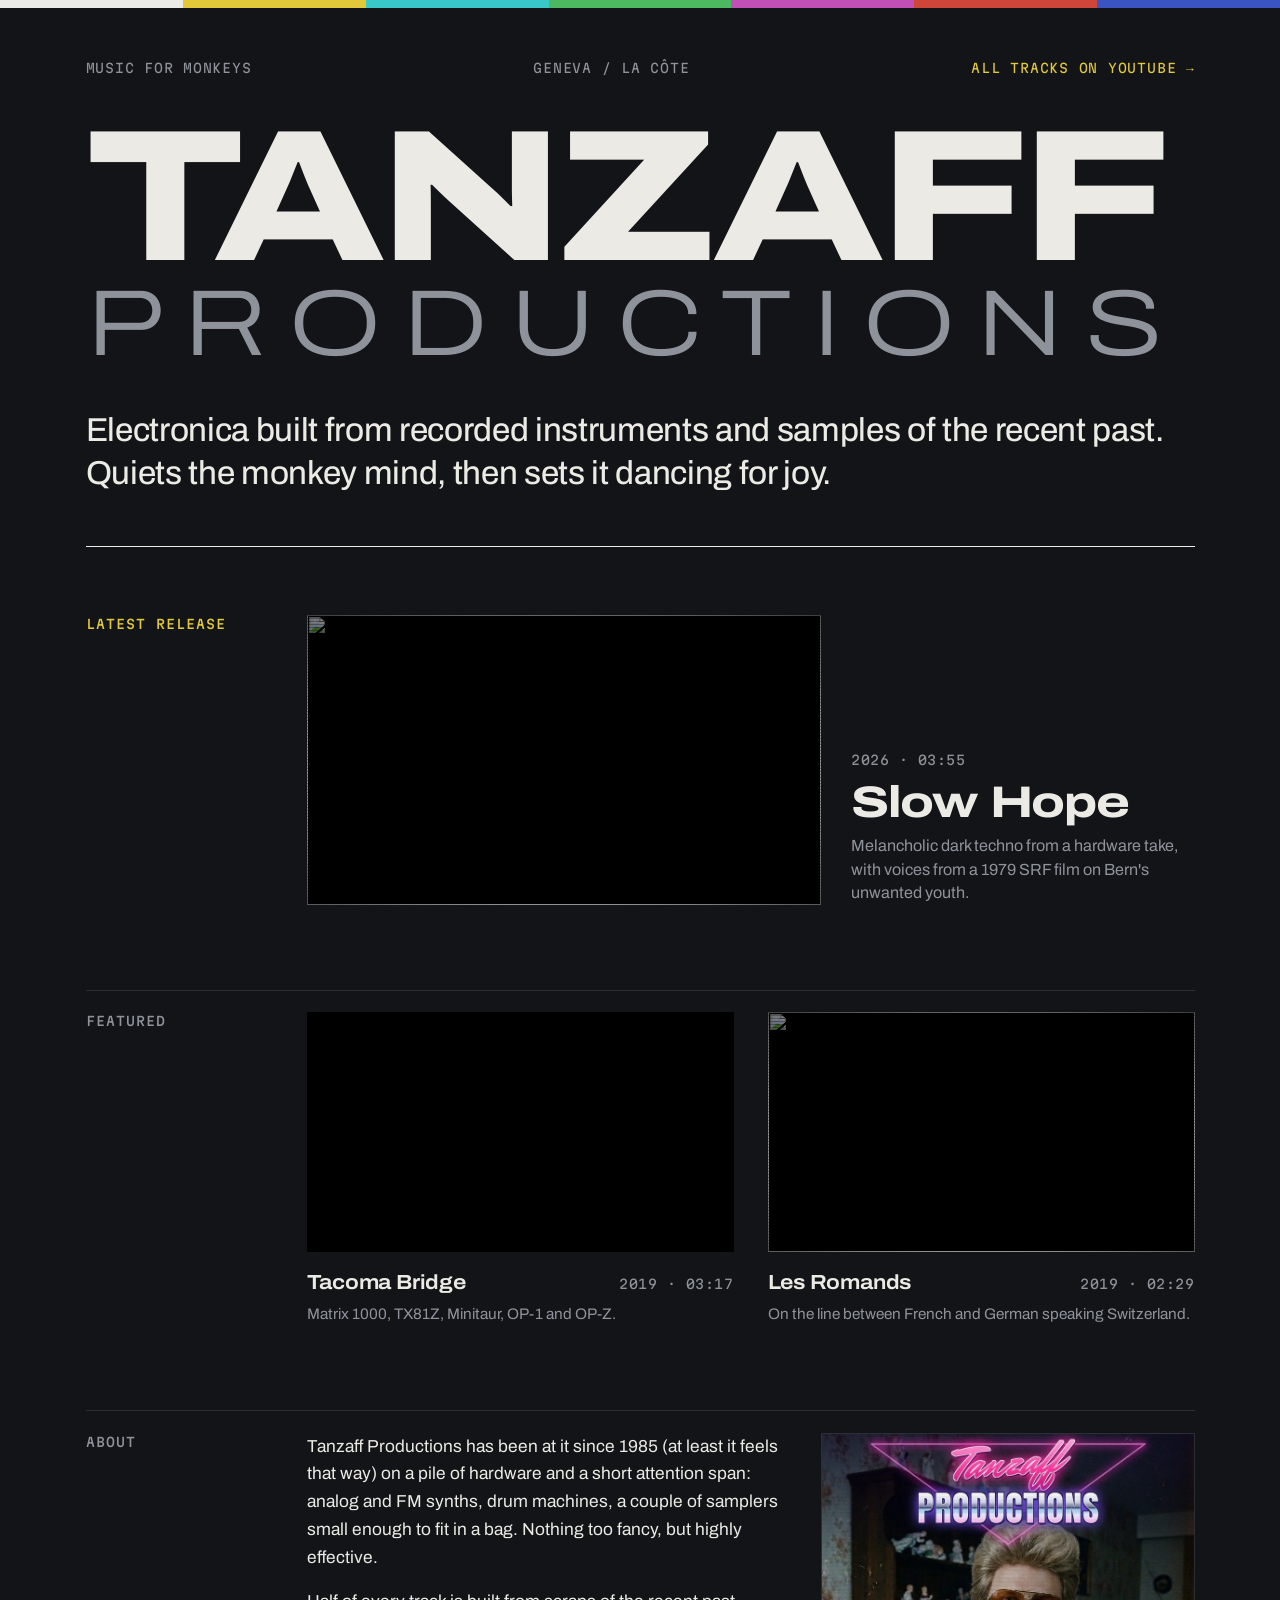
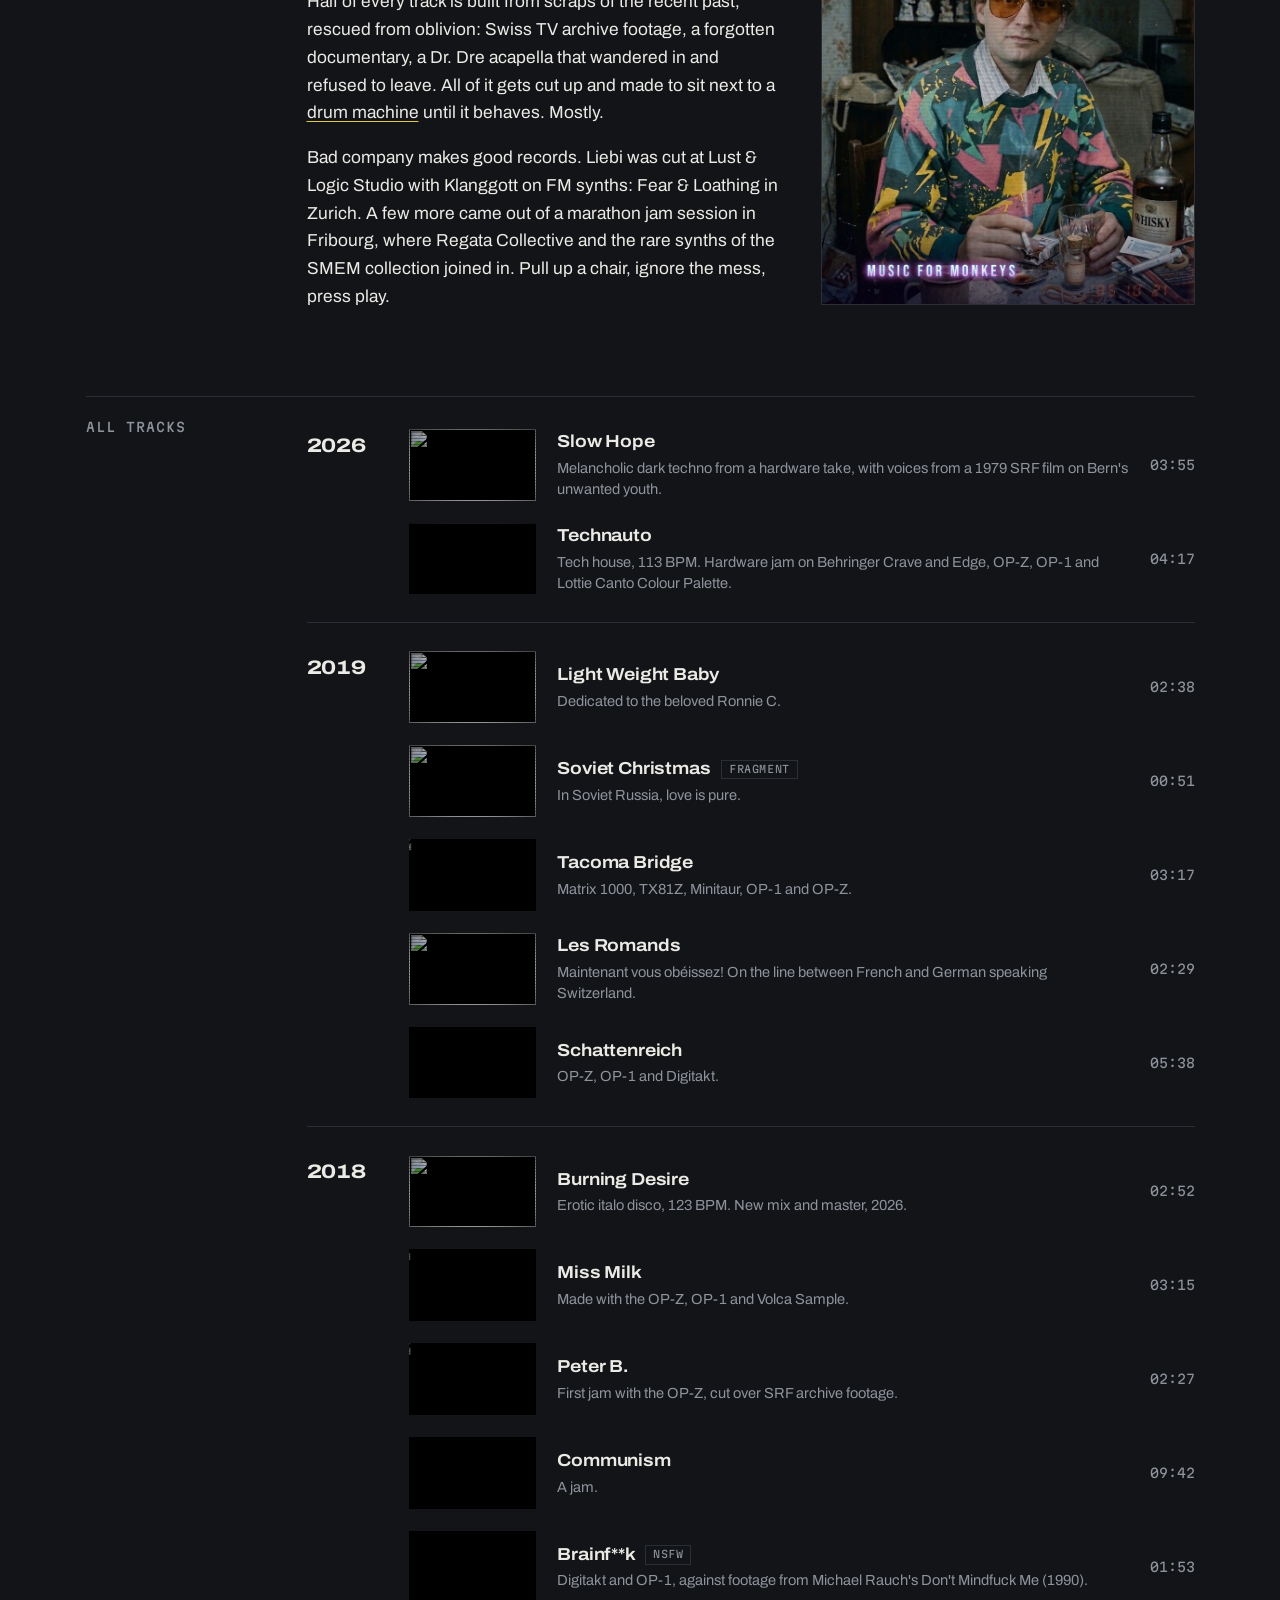
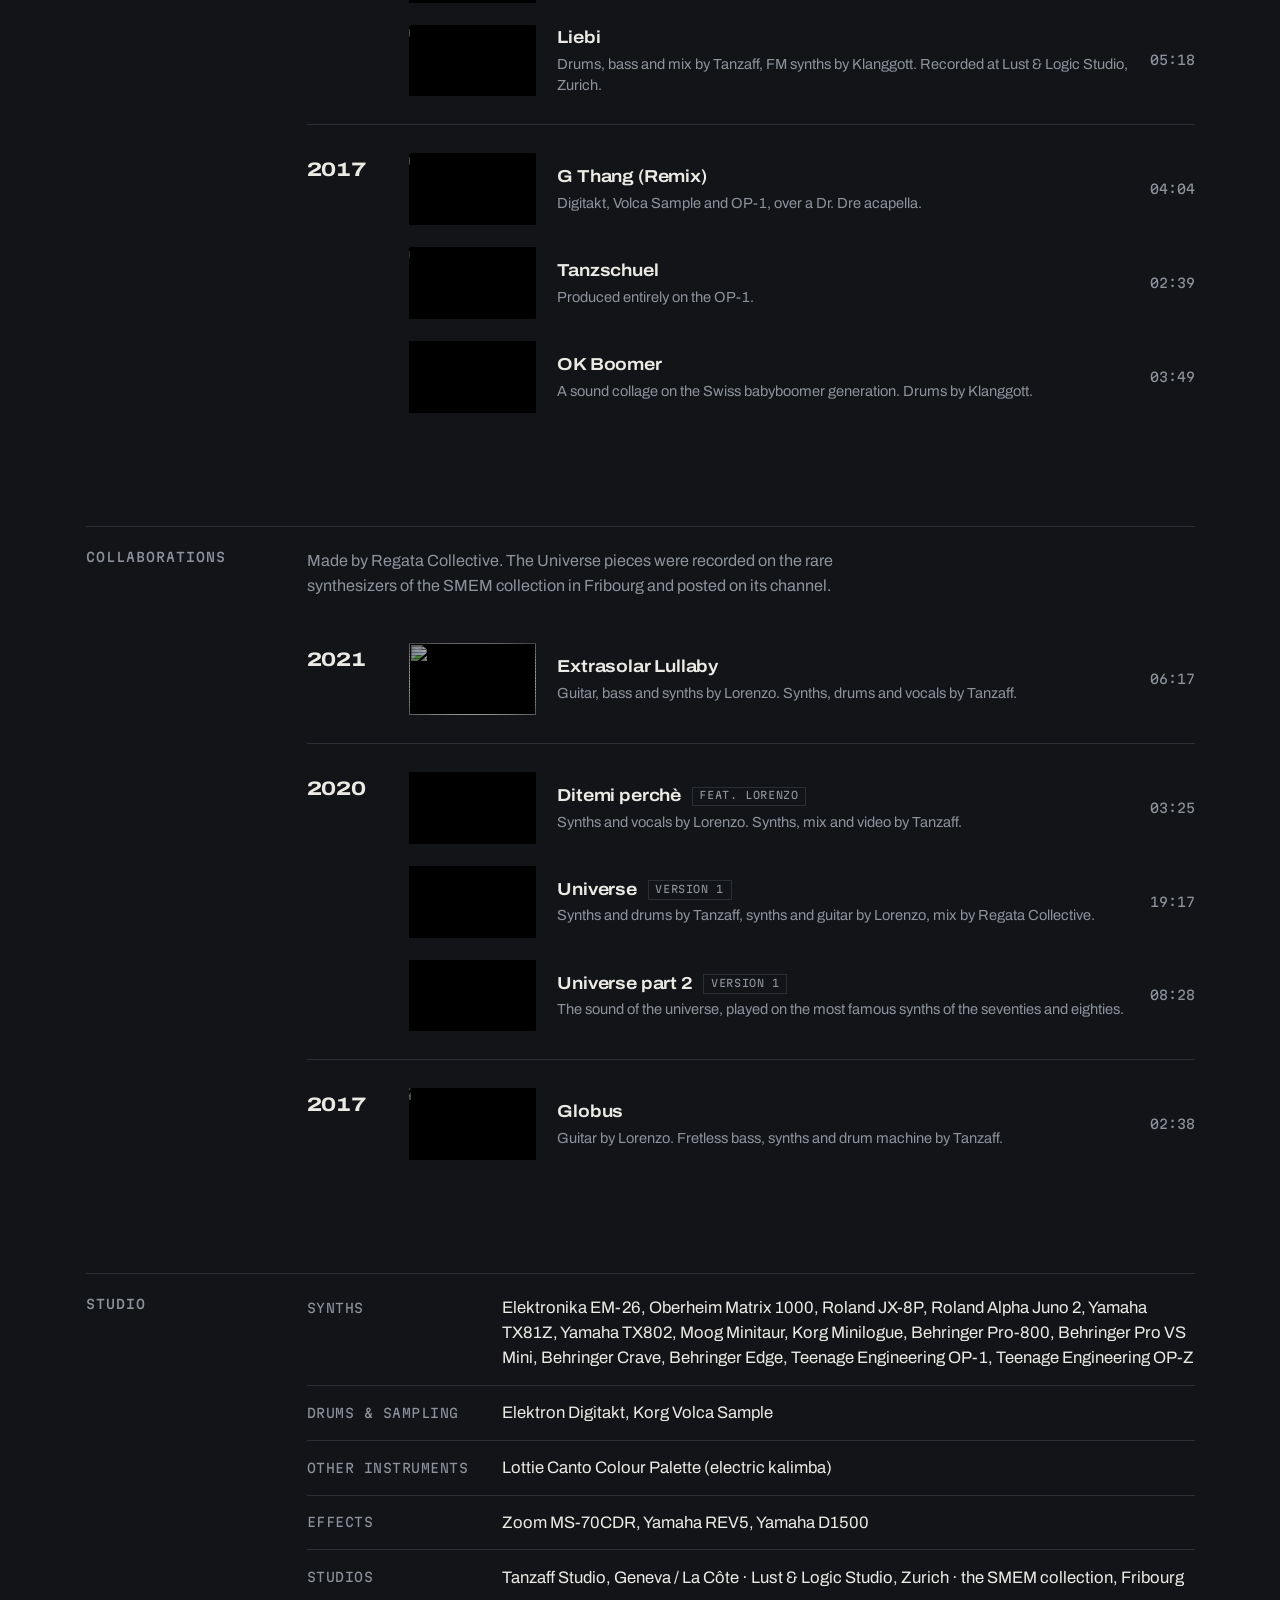
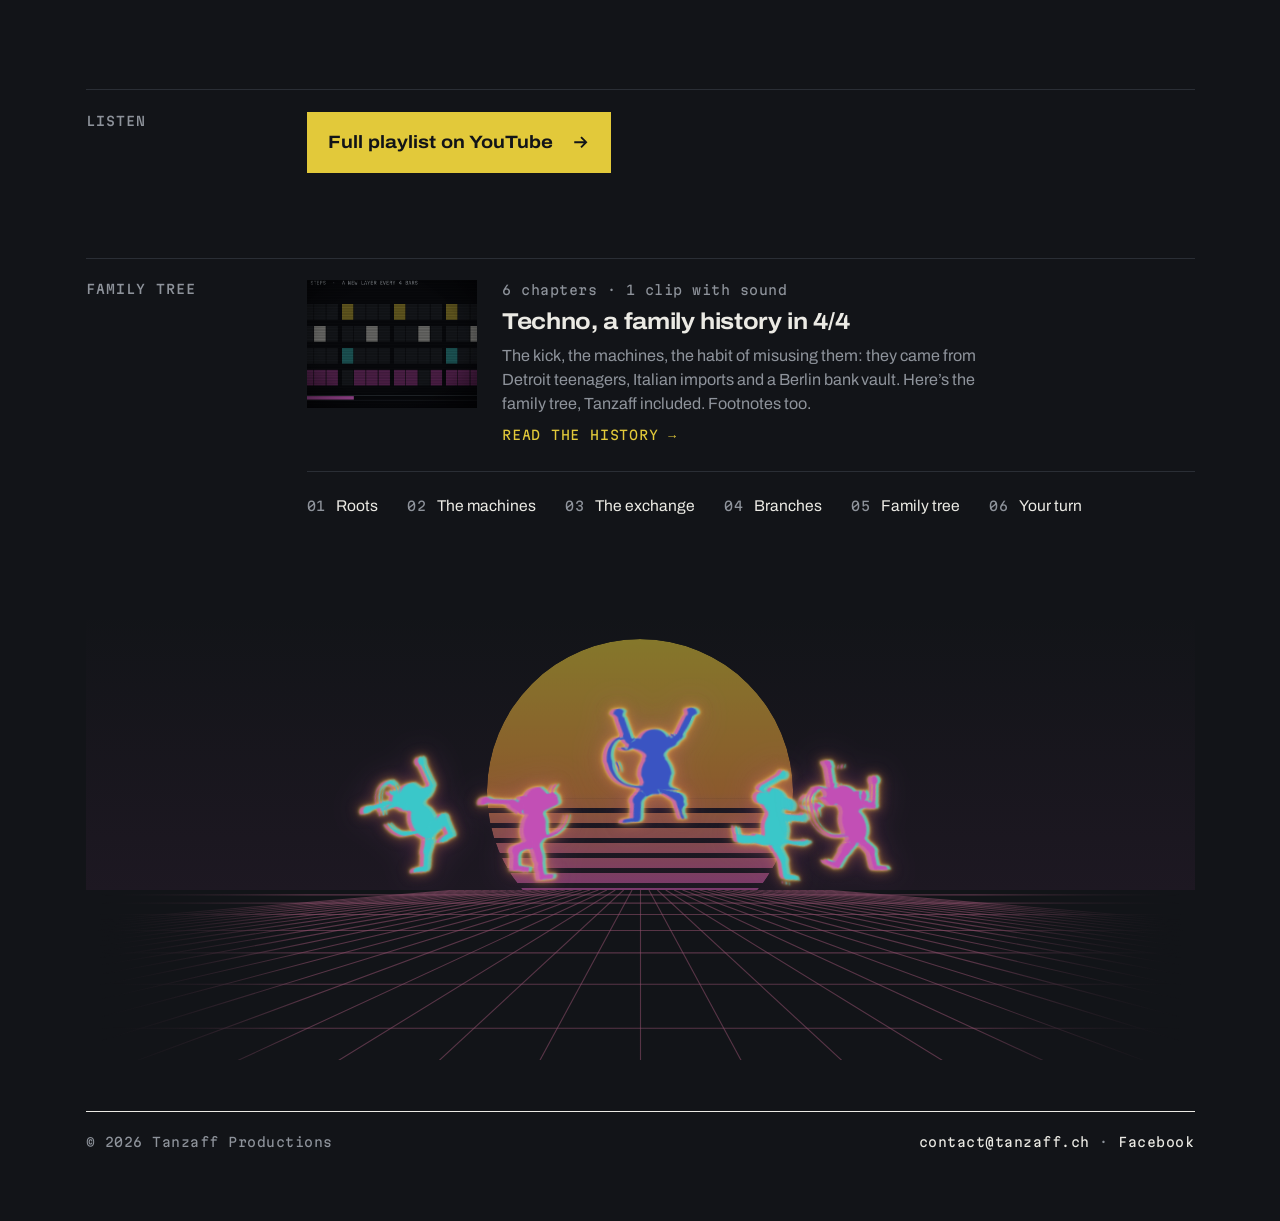
==== commit 294a7c78: "Home teaser on mobile: shorter meta line, balanced two-line title Co-Authored-By: Claude Opus 5.5 <n" ====
--- a/index.html
+++ b/index.html
@@ -4,7 +4,7 @@
     <meta charset="utf-8" />
     <meta name="viewport" content="width=device-width, initial-scale=1" />
     <title>Tanzaff Productions | Music for Monkeys</title>
-    <meta name="description" content="Music for Monkeys. Anonymous electronica built from recorded instruments and samples of the recent past." />
+    <meta name="description" content="Music for Monkeys. Electronica built from recorded instruments and samples of the recent past." />
     <link rel="canonical" href="https://tanzaff.ch/" />
     <meta name="theme-color" content="#121418" />
 
@@ -13,7 +13,7 @@
     <meta property="og:site_name" content="Tanzaff Productions" />
     <meta property="og:locale" content="en_US" />
     <meta property="og:title" content="Tanzaff Productions" />
-    <meta property="og:description" content="Music for Monkeys. Anonymous electronica built from recorded instruments and samples of the recent past." />
+    <meta property="og:description" content="Music for Monkeys. Electronica built from recorded instruments and samples of the recent past." />
     <meta property="og:url" content="https://tanzaff.ch/" />
     <meta property="og:image" content="https://tanzaff.ch/og-poster.jpg" />
     <meta property="og:image:width" content="1200" />
@@ -23,7 +23,7 @@
     <!-- Twitter / X card -->
     <meta name="twitter:card" content="summary_large_image" />
     <meta name="twitter:title" content="Tanzaff Productions" />
-    <meta name="twitter:description" content="Music for Monkeys. Anonymous electronica built from recorded instruments and samples of the recent past." />
+    <meta name="twitter:description" content="Music for Monkeys. Electronica built from recorded instruments and samples of the recent past." />
     <meta name="twitter:image" content="https://tanzaff.ch/og-poster.jpg" />
 
     <link rel="icon" type="image/svg+xml" href="favicon.svg?v=4" />
@@ -37,14 +37,13 @@
          styles.css or player.js so a reload picks the changes up. -->
     <link rel="preload" href="fonts/archivo-latin.woff2" as="font" type="font/woff2" crossorigin />
     <link rel="preload" href="fonts/martian-mono-latin.woff2" as="font" type="font/woff2" crossorigin />
-    <link rel="stylesheet" href="styles.css?v=31" />
+    <link rel="stylesheet" href="styles.css?v=32" />
 
     <script type="application/ld+json">
       {
         "@context": "https://schema.org",
         "@type": "MusicGroup",
         "name": "Tanzaff Productions",
-        "description": "Anonymous electronic music project. Electronica built from recorded instruments and samples of the recent past.",
         "genre": "Electronic",
         "url": "https://tanzaff.ch/",
         "sameAs": [
@@ -563,7 +562,7 @@
               <img src="techno/media/loop.png" alt="" style="--zoom:1.5;--tx:-5.7%;--ty:-5.6%" width="960" height="720" loading="lazy" decoding="async" />
             </span>
             <span class="history-text">
-              <span class="tc history-meta">6 chapters &middot; 1 clip with sound</span>
+              <span class="tc history-meta">6 chapters<span class="meta-extra"> &middot; 1 clip with sound</span></span>
               <span class="history-title">Techno, a family history in 4/4</span>
               <span class="history-note">The kick, the machines, the habit of misusing them: they came from Detroit
               teenagers, Italian imports and a Berlin bank vault. Here&rsquo;s the family tree, Tanzaff included.
--- a/styles.css
+++ b/styles.css
@@ -1265,7 +1265,8 @@
   .history-card .screen { grid-area: thumb; }
   .history-text { display: contents; }
   .history-meta { grid-area: meta; align-self: end; }
-  .history-title { grid-area: title; align-self: start; font-size: 1.15rem; }
+  .history-title { grid-area: title; align-self: start; font-size: 1.1rem; text-wrap: balance; }
+  .history-meta .meta-extra { display: none; }
   .history-note { grid-area: note; margin-top: 0.65rem; }
   .teaser-cta { grid-area: cta; margin-top: 0.5rem; }
   .facts > div { grid-template-columns: minmax(0, 1fr); gap: 0.2rem; }
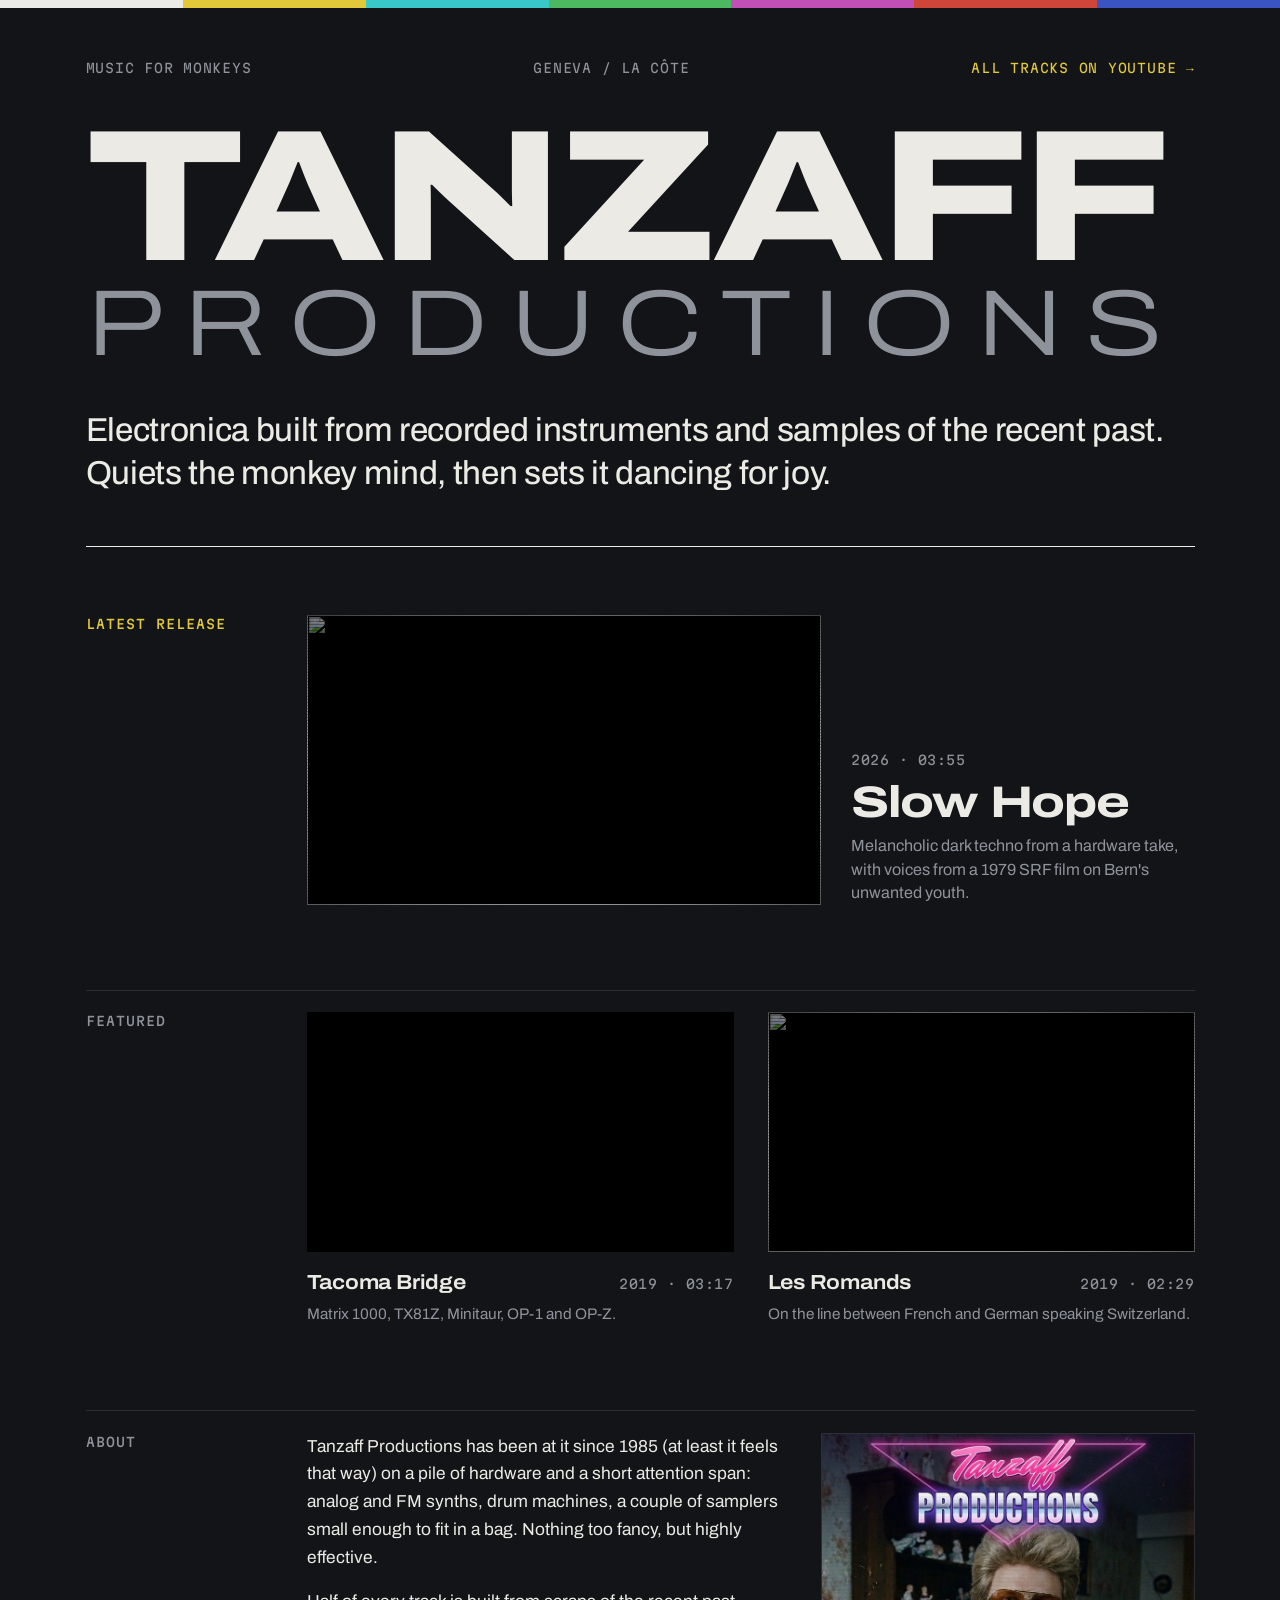
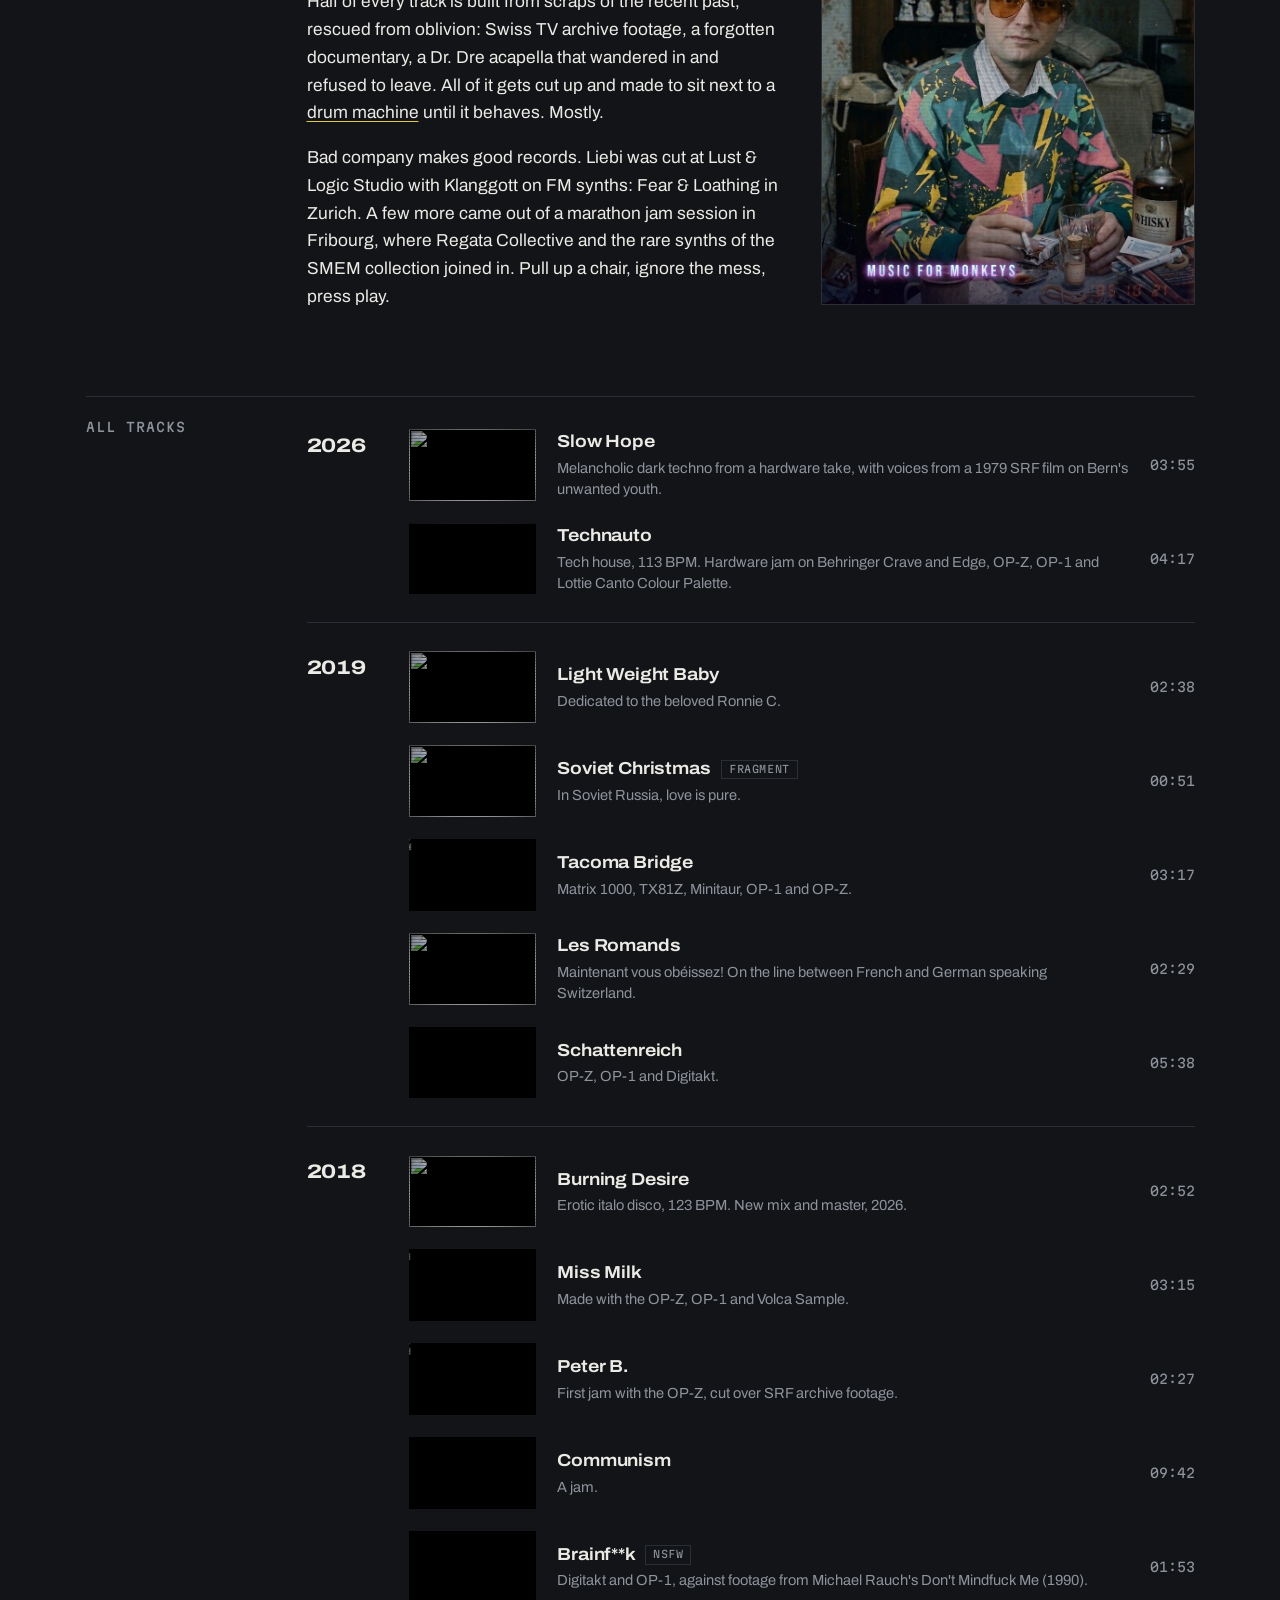
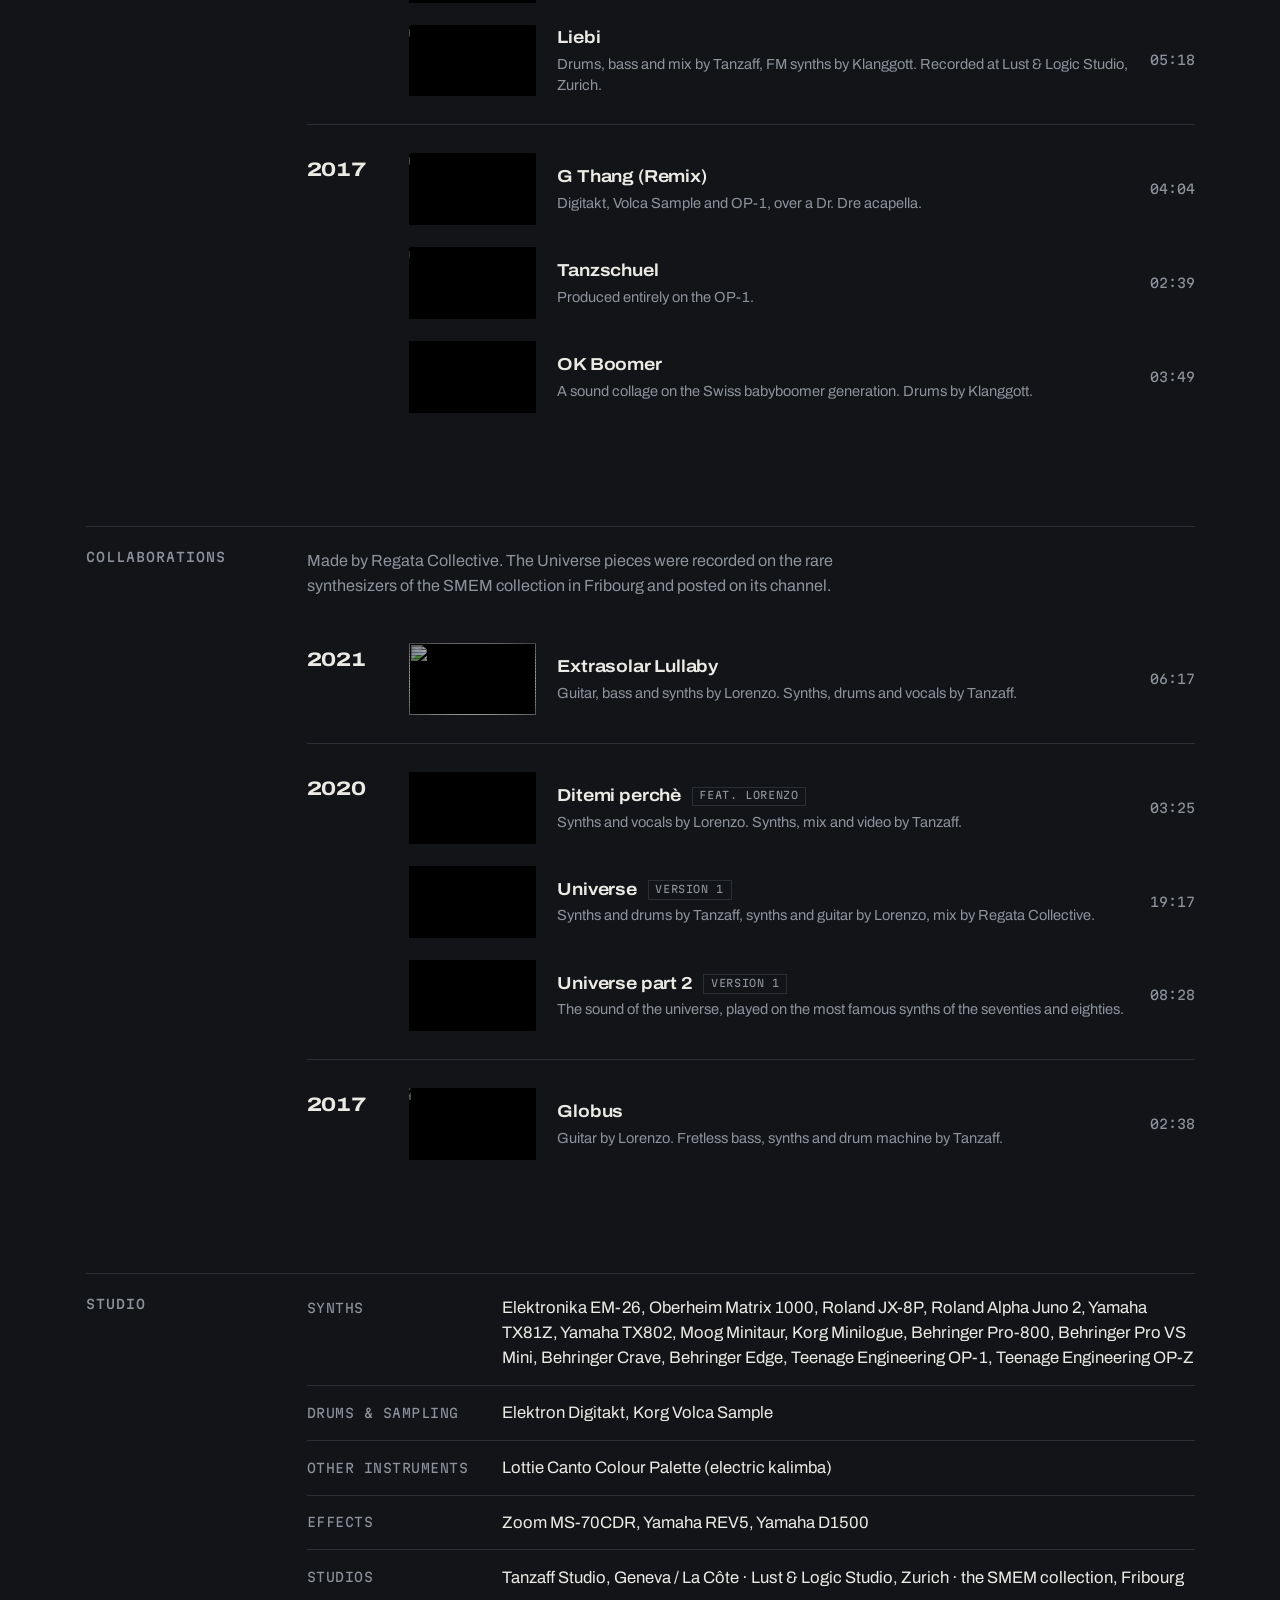
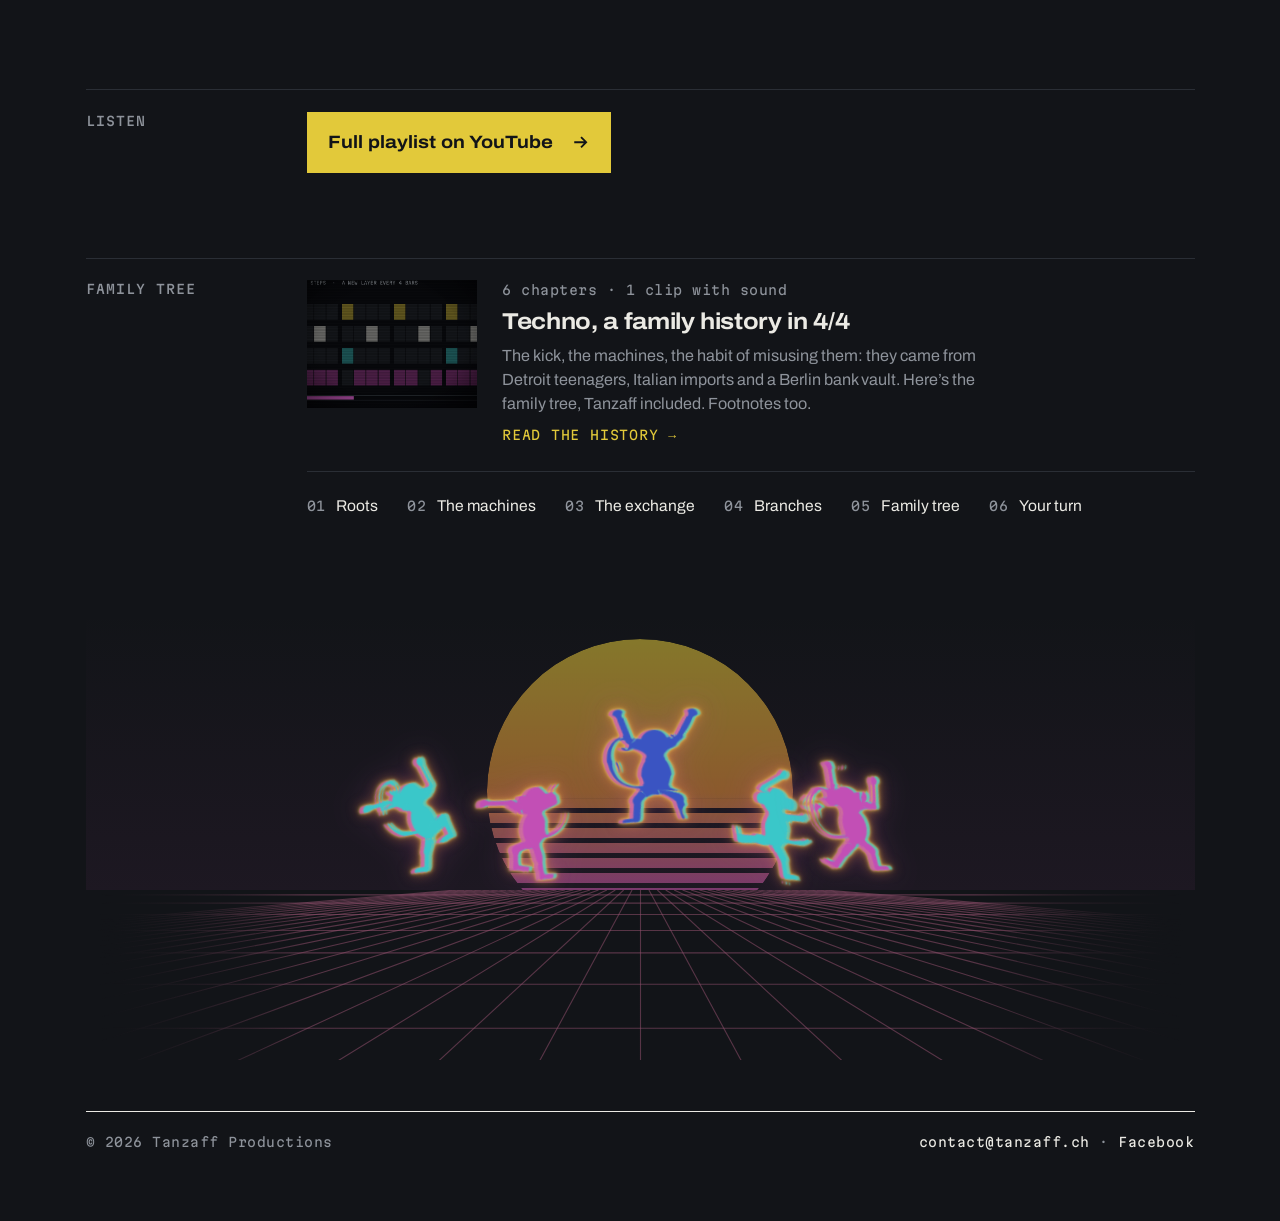
==== commit f24d68bd: "Merge remote-tracking branch 'origin/main' into claude/klanggott-text-corrections-lbimvr" ====
--- a/index.html
+++ b/index.html
@@ -4,7 +4,7 @@
     <meta charset="utf-8" />
     <meta name="viewport" content="width=device-width, initial-scale=1" />
     <title>Tanzaff Productions | Music for Monkeys</title>
-    <meta name="description" content="Music for Monkeys. Electronica built from recorded instruments and samples of the recent past." />
+    <meta name="description" content="Music for Monkeys. Anonymous electronica built from recorded instruments and samples of the recent past." />
     <link rel="canonical" href="https://tanzaff.ch/" />
     <meta name="theme-color" content="#121418" />
 
@@ -13,7 +13,7 @@
     <meta property="og:site_name" content="Tanzaff Productions" />
     <meta property="og:locale" content="en_US" />
     <meta property="og:title" content="Tanzaff Productions" />
-    <meta property="og:description" content="Music for Monkeys. Electronica built from recorded instruments and samples of the recent past." />
+    <meta property="og:description" content="Music for Monkeys. Anonymous electronica built from recorded instruments and samples of the recent past." />
     <meta property="og:url" content="https://tanzaff.ch/" />
     <meta property="og:image" content="https://tanzaff.ch/og-poster.jpg" />
     <meta property="og:image:width" content="1200" />
@@ -23,7 +23,7 @@
     <!-- Twitter / X card -->
     <meta name="twitter:card" content="summary_large_image" />
     <meta name="twitter:title" content="Tanzaff Productions" />
-    <meta name="twitter:description" content="Music for Monkeys. Electronica built from recorded instruments and samples of the recent past." />
+    <meta name="twitter:description" content="Music for Monkeys. Anonymous electronica built from recorded instruments and samples of the recent past." />
     <meta name="twitter:image" content="https://tanzaff.ch/og-poster.jpg" />
 
     <link rel="icon" type="image/svg+xml" href="favicon.svg?v=4" />
@@ -44,6 +44,7 @@
         "@context": "https://schema.org",
         "@type": "MusicGroup",
         "name": "Tanzaff Productions",
+        "description": "Anonymous electronic music project. Electronica built from recorded instruments and samples of the recent past.",
         "genre": "Electronic",
         "url": "https://tanzaff.ch/",
         "sameAs": [
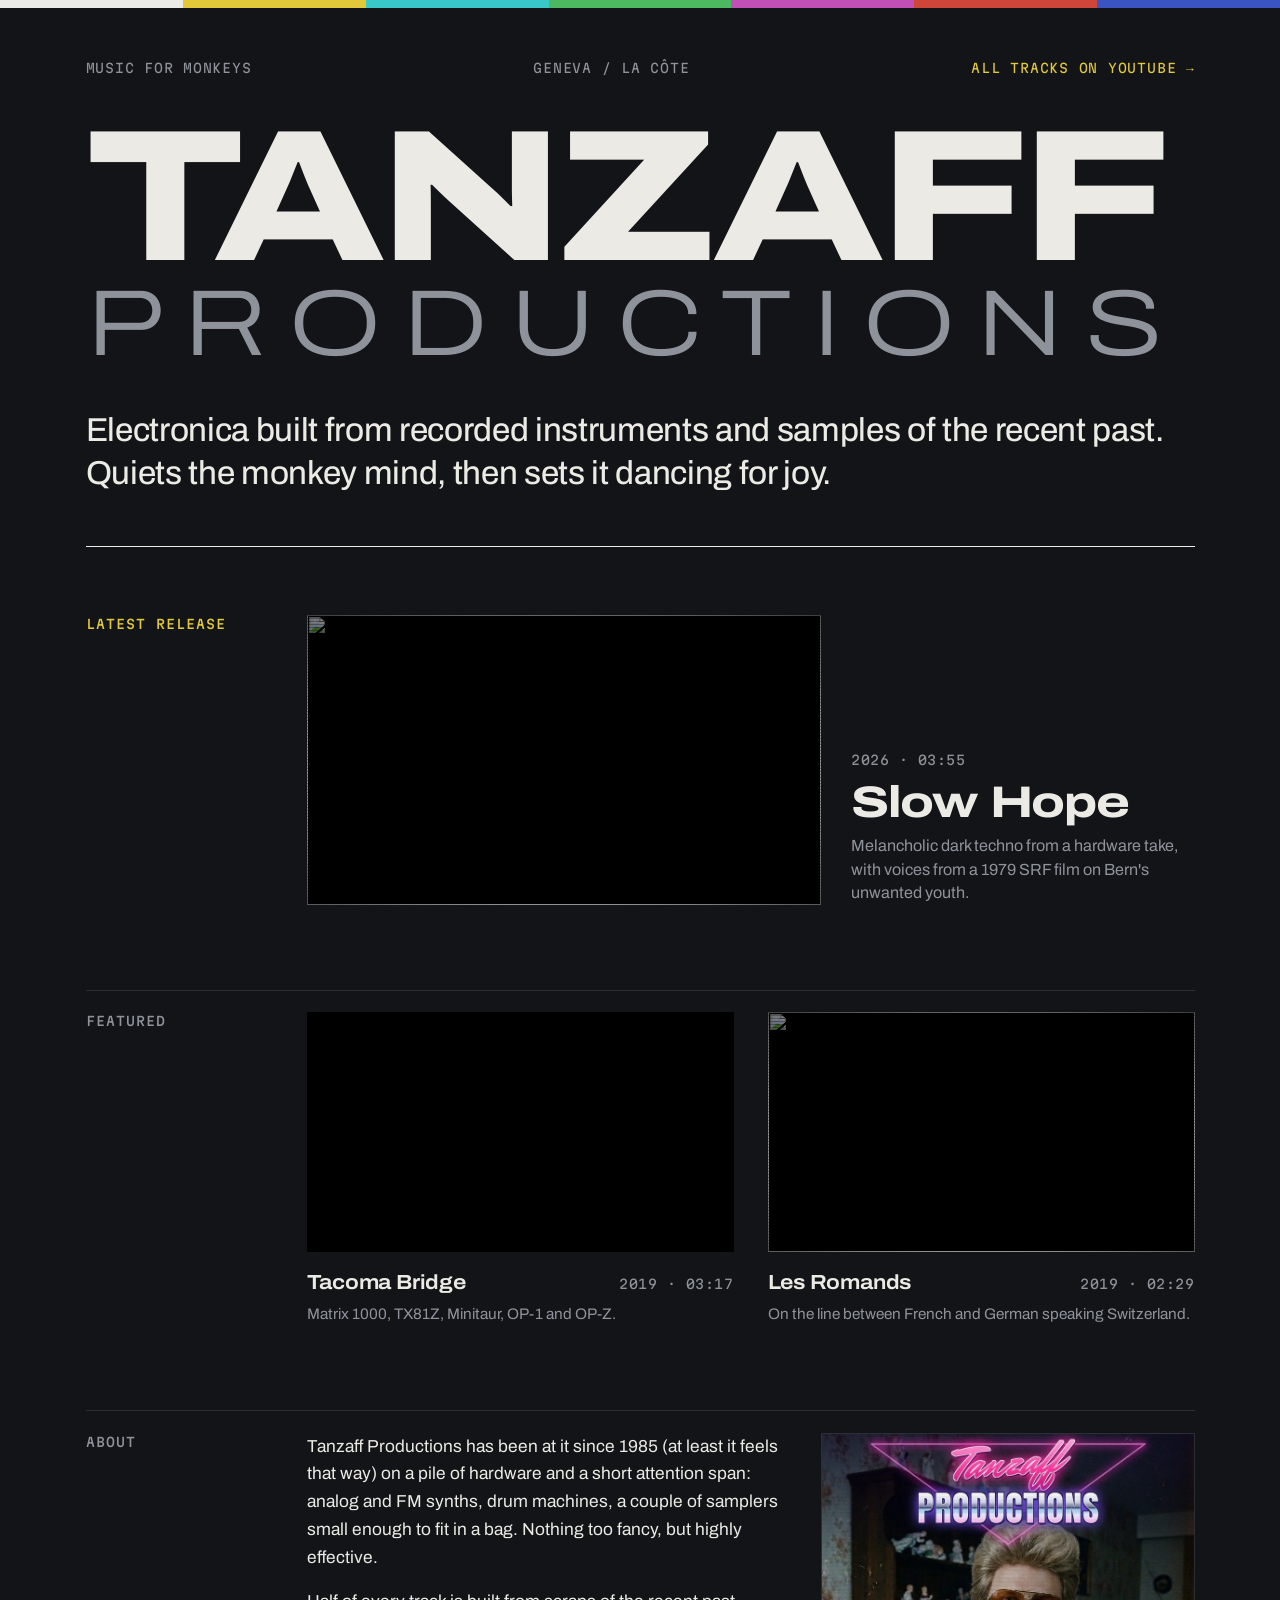
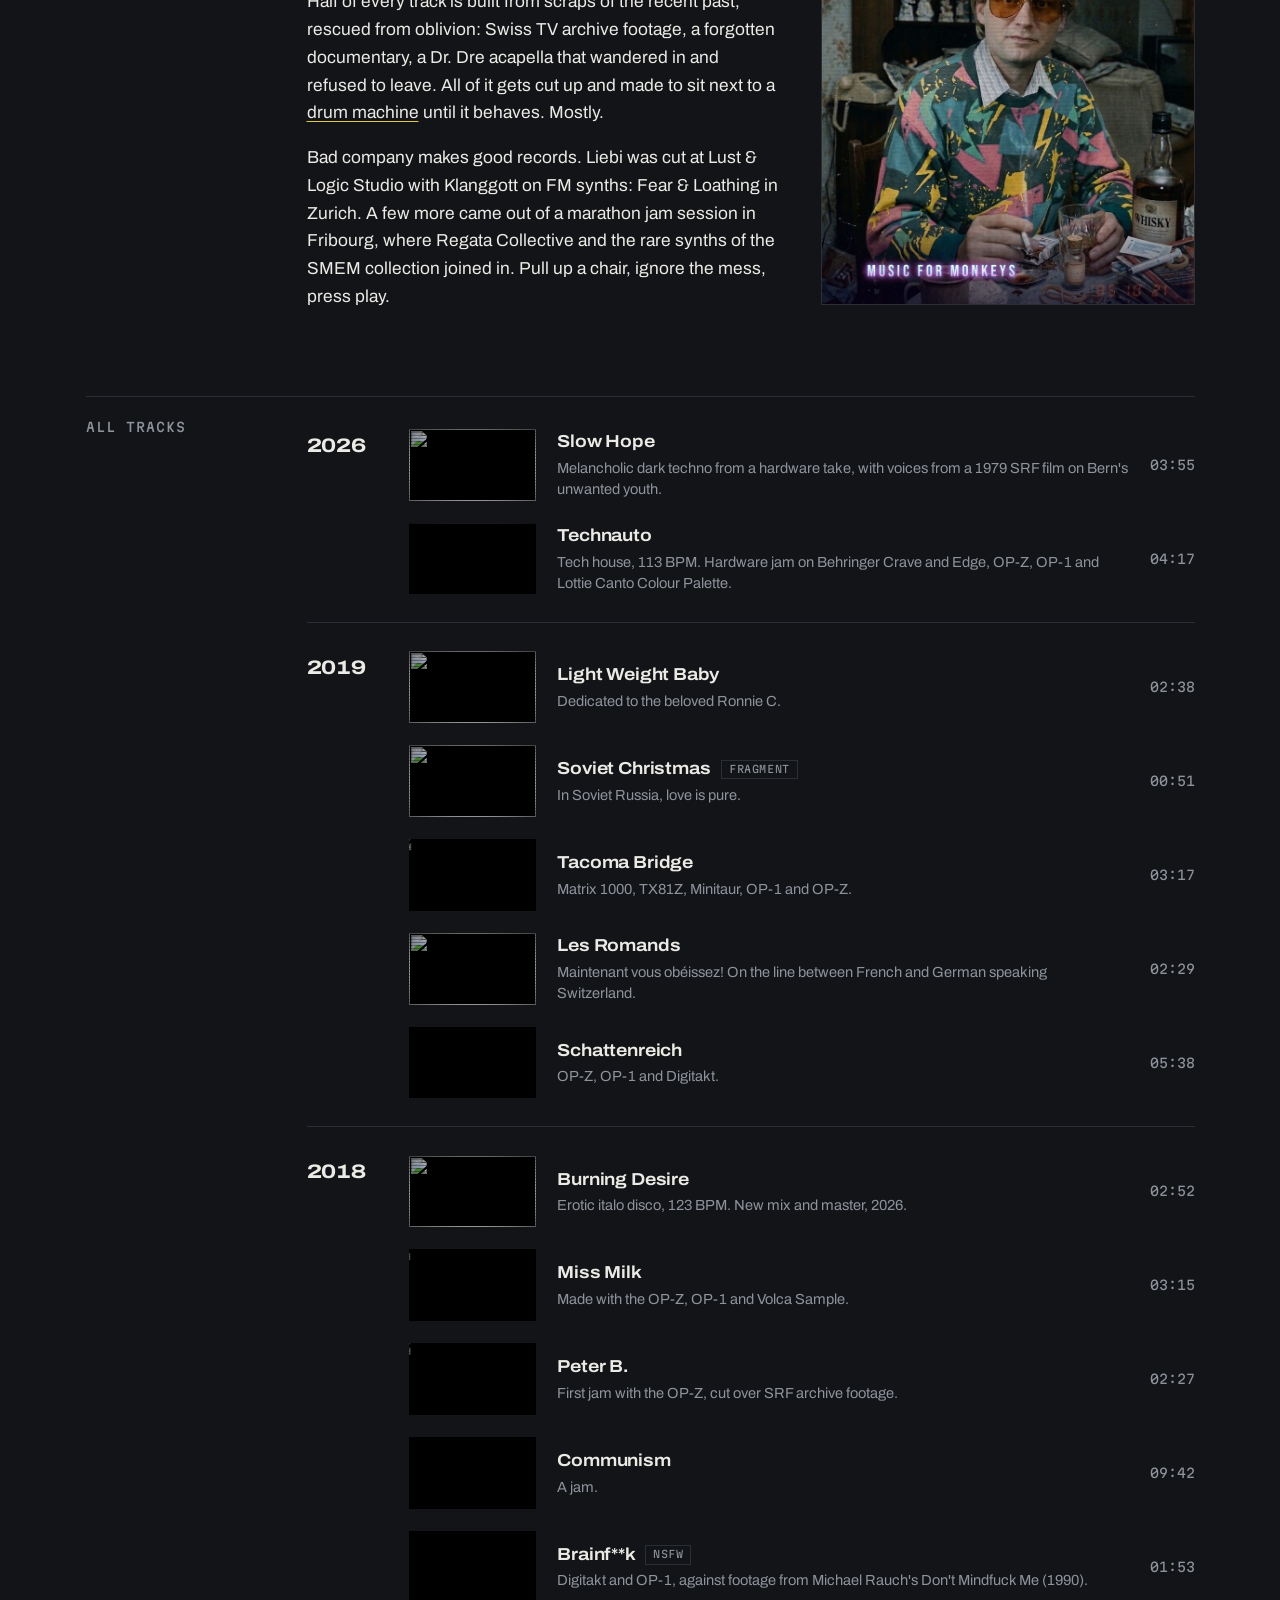
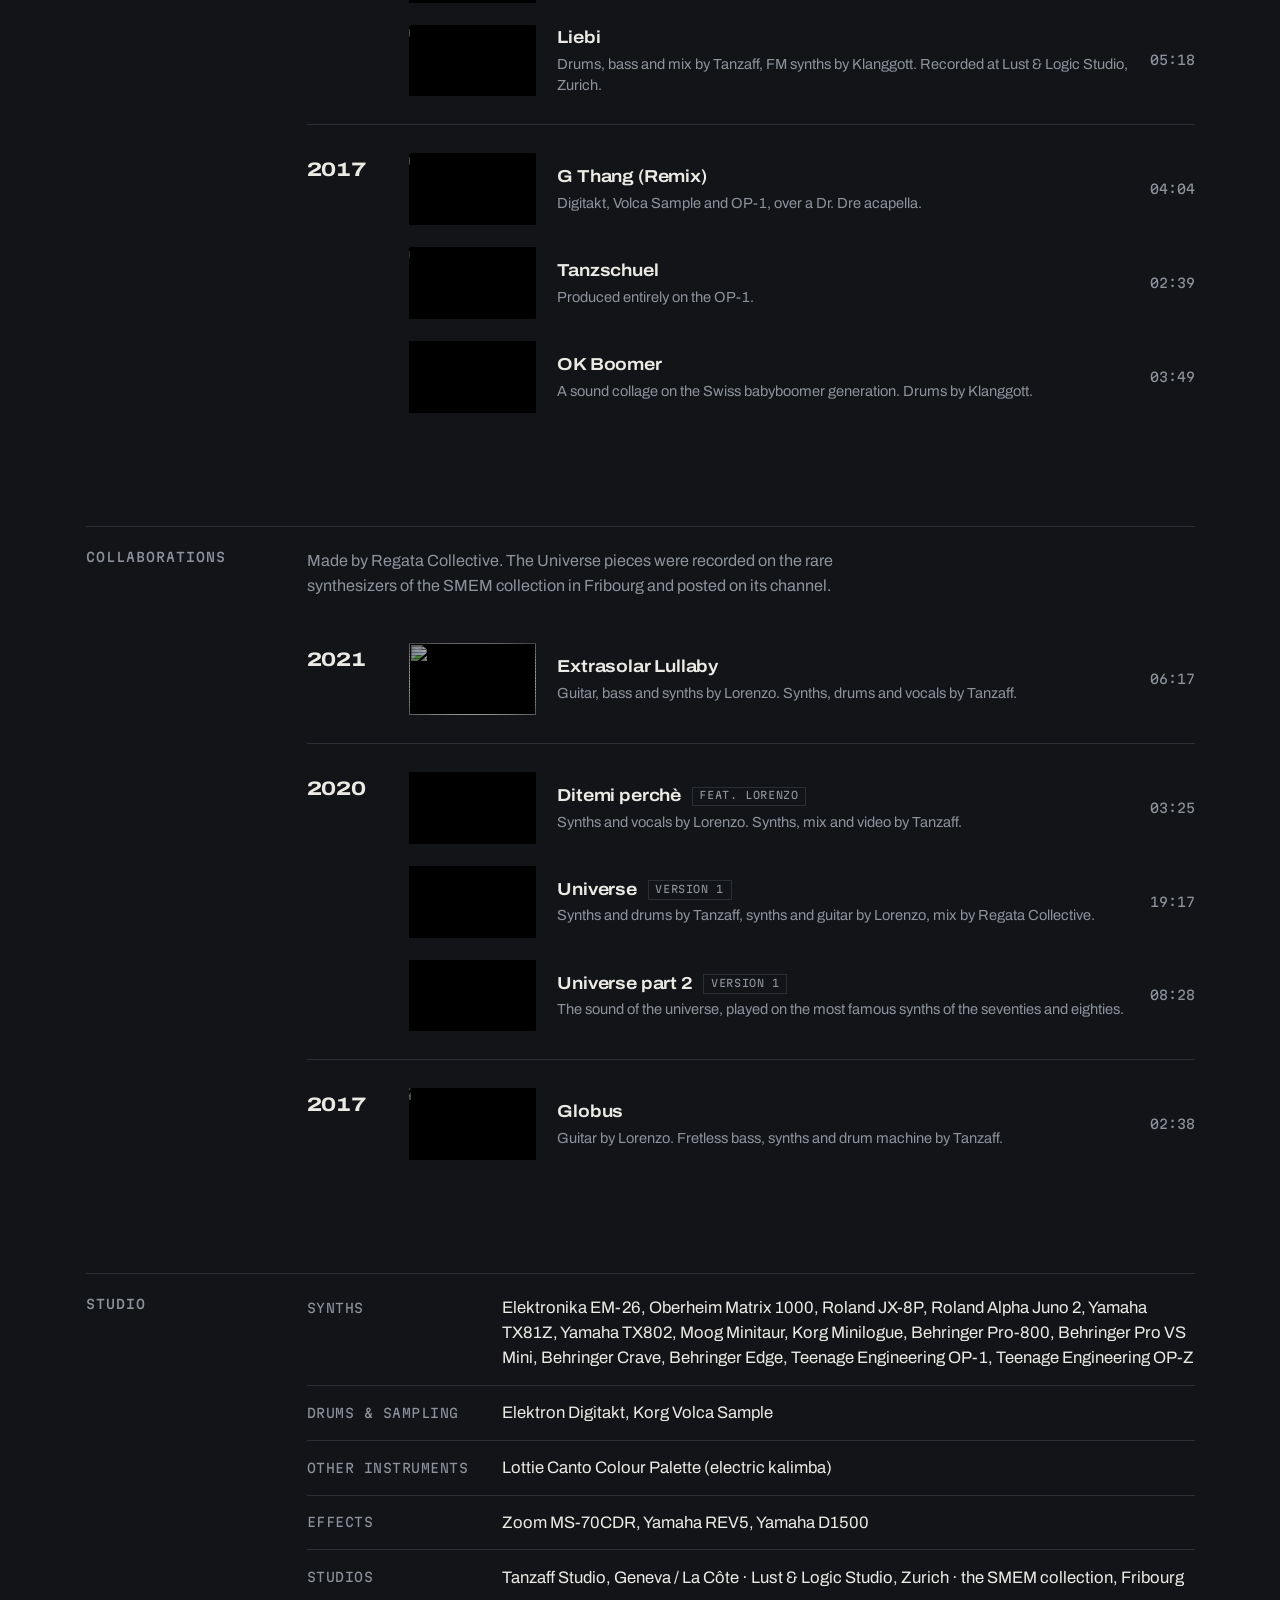
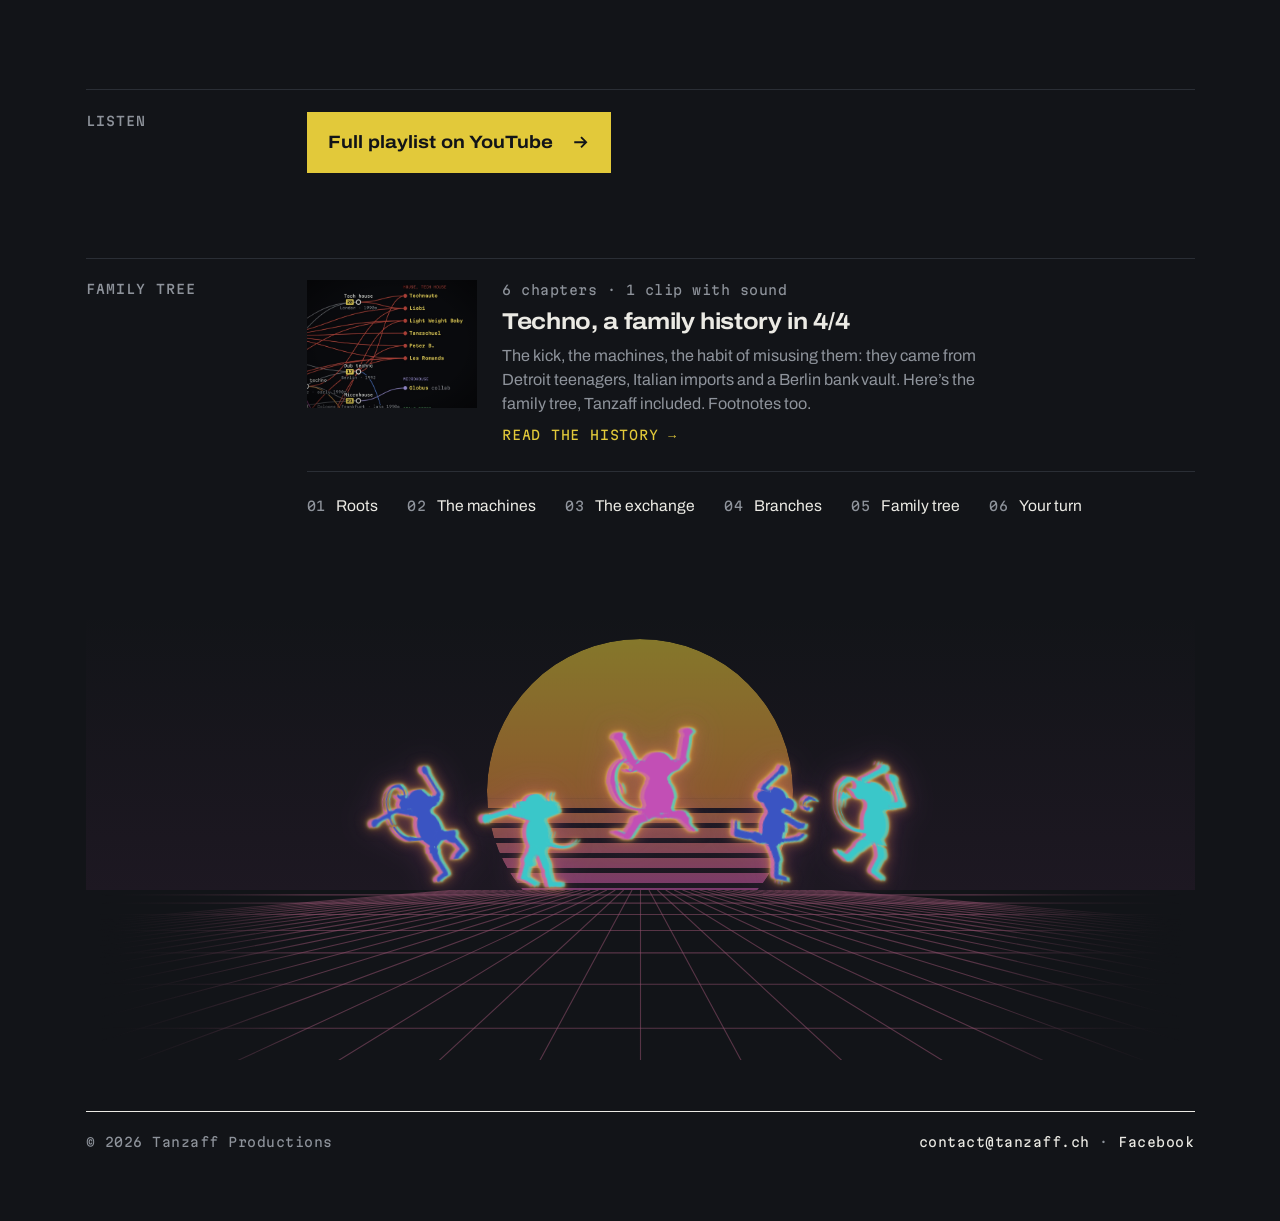
==== commit cb7fe5e6: "Home teaser picture: a crop of the family tree instead of the loop grid; remove stray link underline" ====
--- a/index.html
+++ b/index.html
@@ -37,7 +37,7 @@
          styles.css or player.js so a reload picks the changes up. -->
     <link rel="preload" href="fonts/archivo-latin.woff2" as="font" type="font/woff2" crossorigin />
     <link rel="preload" href="fonts/martian-mono-latin.woff2" as="font" type="font/woff2" crossorigin />
-    <link rel="stylesheet" href="styles.css?v=32" />
+    <link rel="stylesheet" href="styles.css?v=33" />
 
     <script type="application/ld+json">
       {
@@ -560,7 +560,7 @@
         <div class="block-body">
           <a class="history-card" href="techno/">
             <span class="screen screen-43">
-              <img src="techno/media/loop.png" alt="" style="--zoom:1.5;--tx:-5.7%;--ty:-5.6%" width="960" height="720" loading="lazy" decoding="async" />
+              <img src="techno/media/tree.jpg" alt="" width="960" height="720" loading="lazy" decoding="async" />
             </span>
             <span class="history-text">
               <span class="tc history-meta">6 chapters<span class="meta-extra"> &middot; 1 clip with sound</span></span>
--- a/styles.css
+++ b/styles.css
@@ -1302,3 +1302,4 @@
 .chart-wrap.tree svg.hl g.n.on { opacity: 1; }
 @media (prefers-reduced-motion: reduce) { .chart-wrap.tree path, .chart-wrap.tree g.n { transition: none; } }
 .data td.yr { white-space: nowrap; }
+.story-body .chart-wrap.tree a, .story-body .chart-wrap.tree a:hover, .story-body .chart-wrap.tree a:focus-visible { text-decoration: none; }
